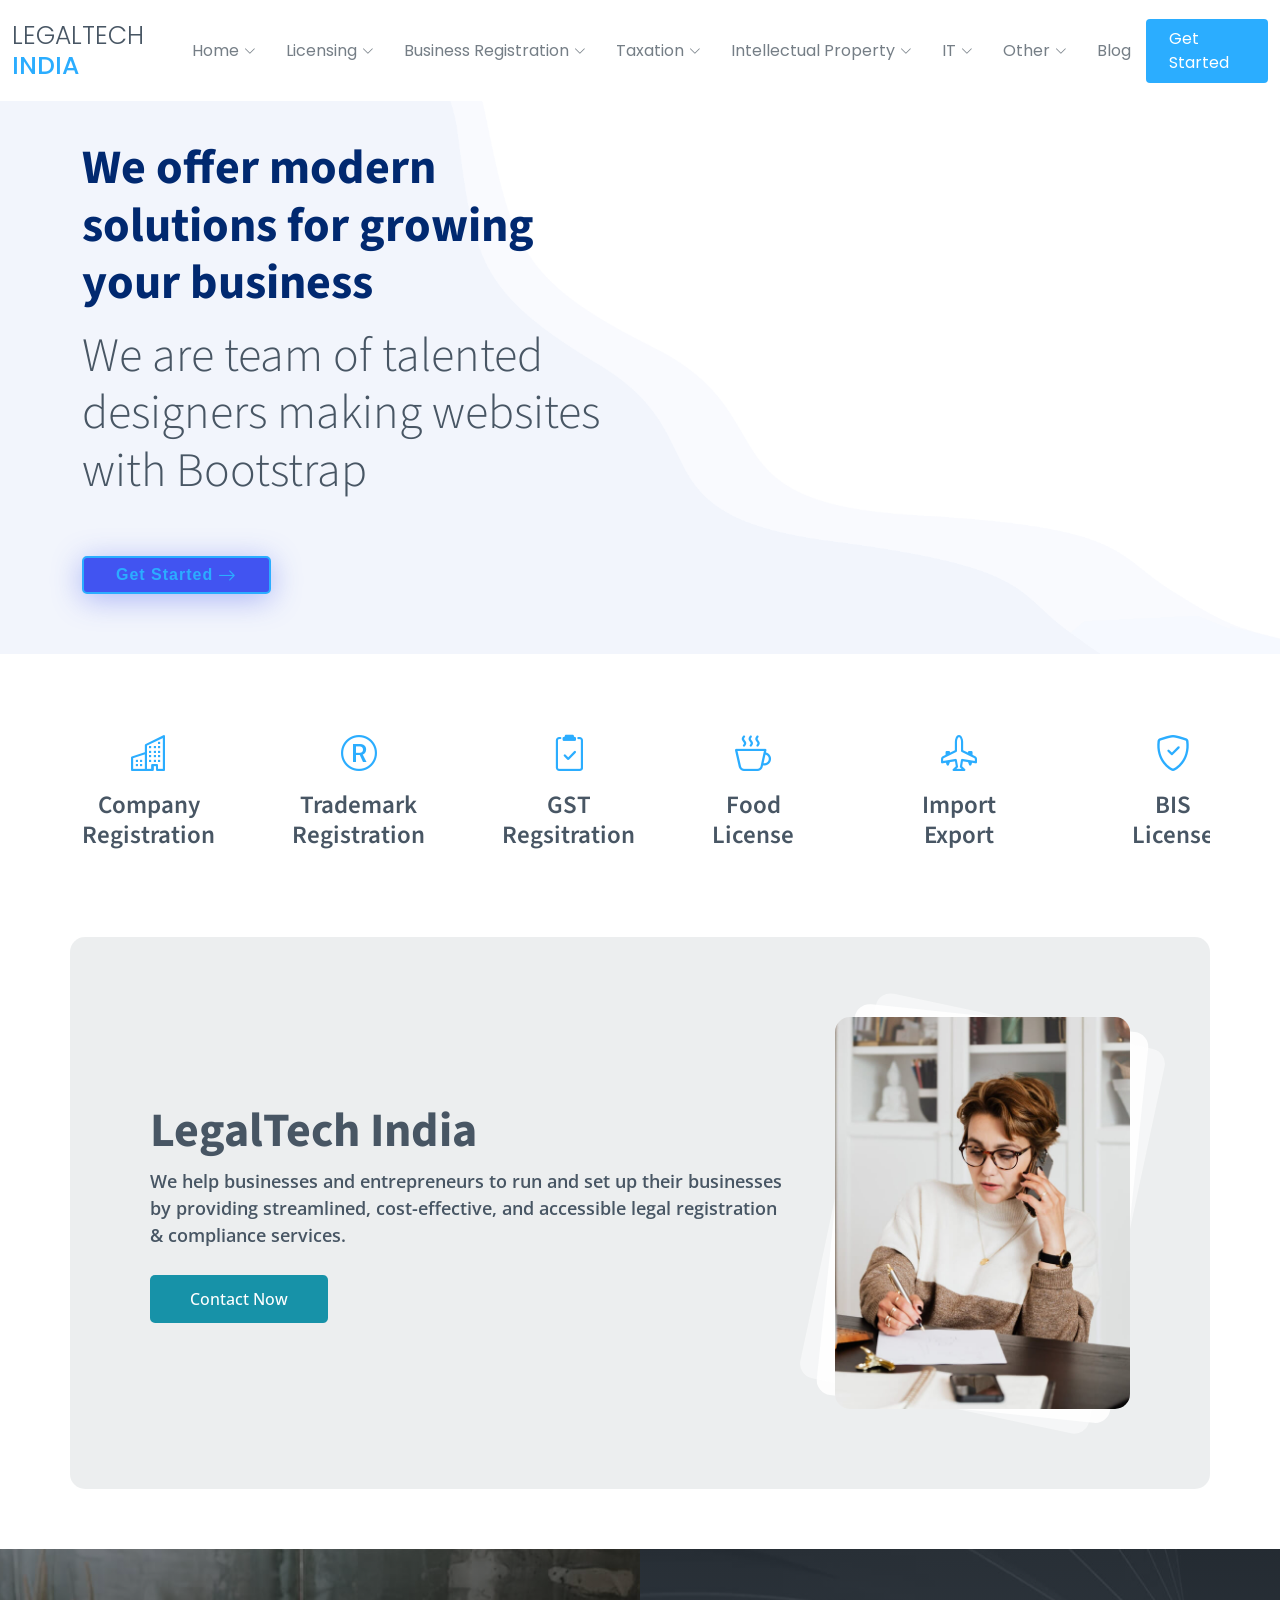
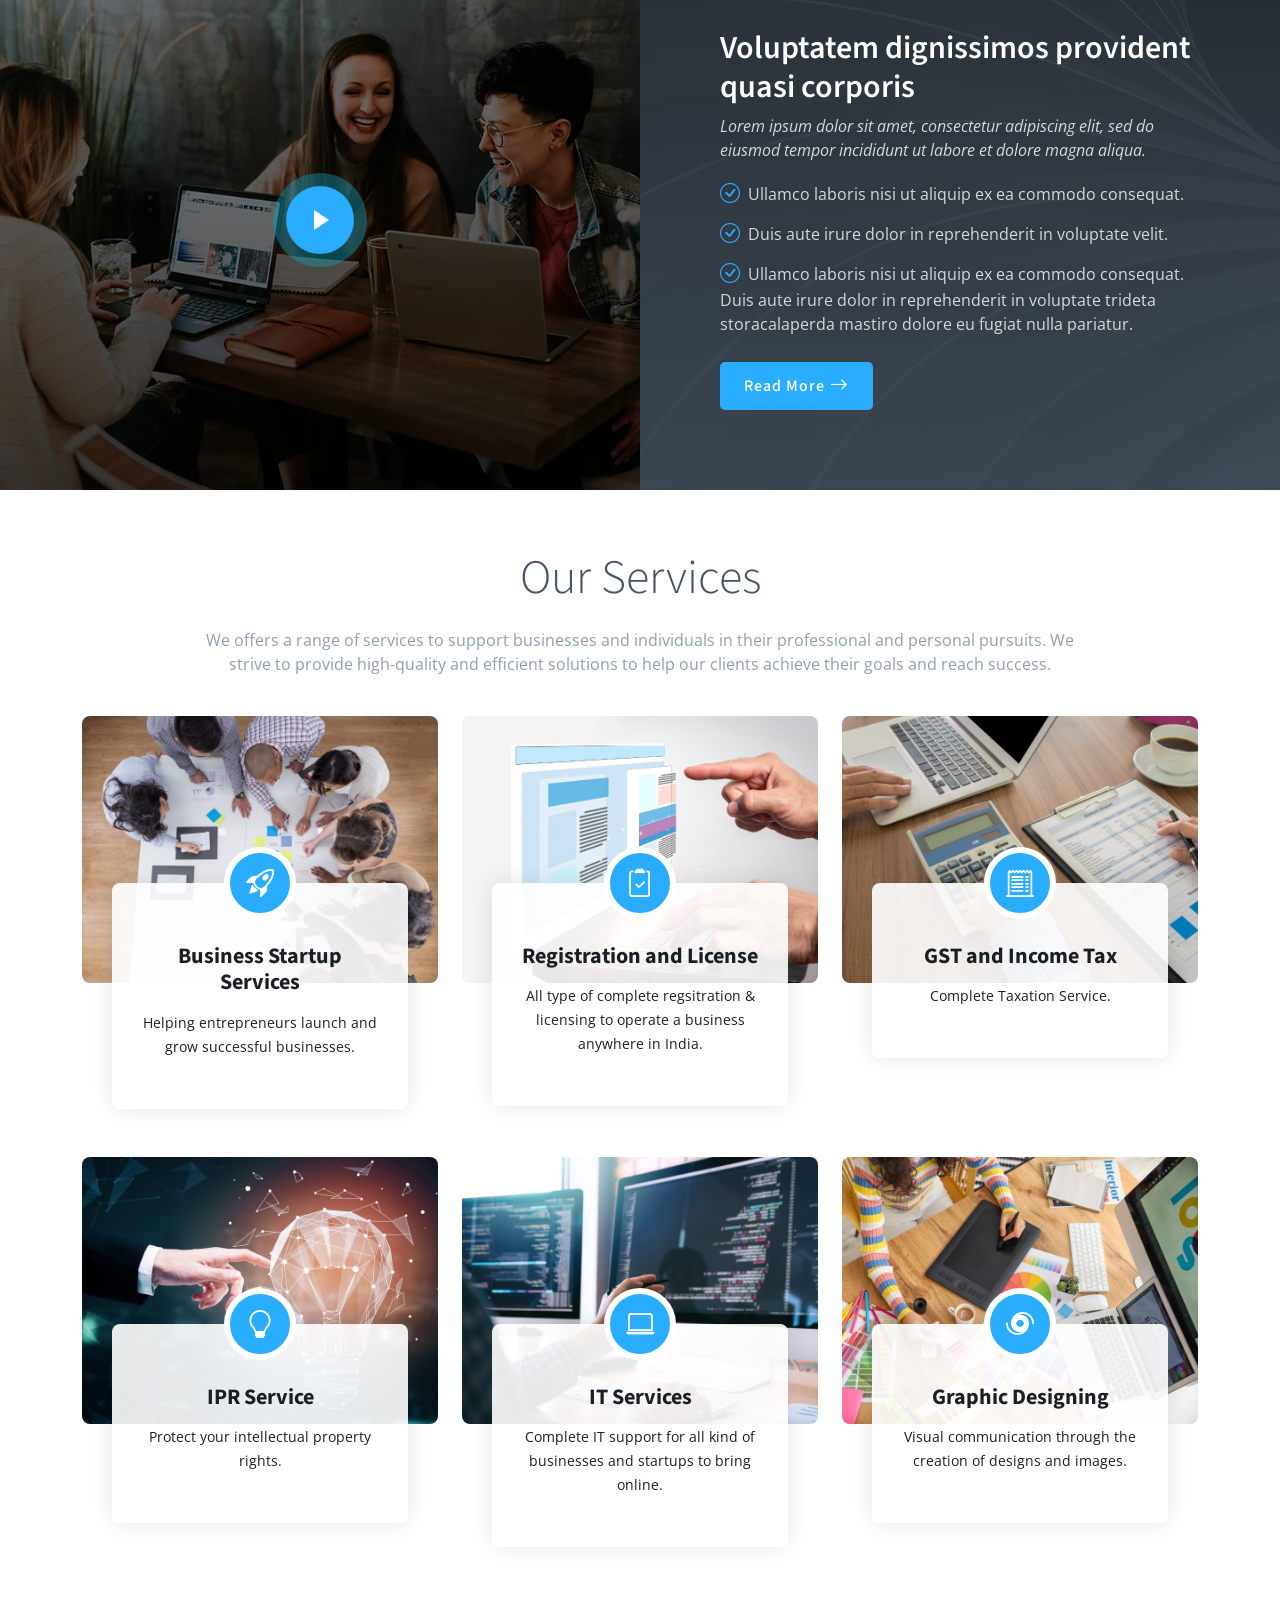
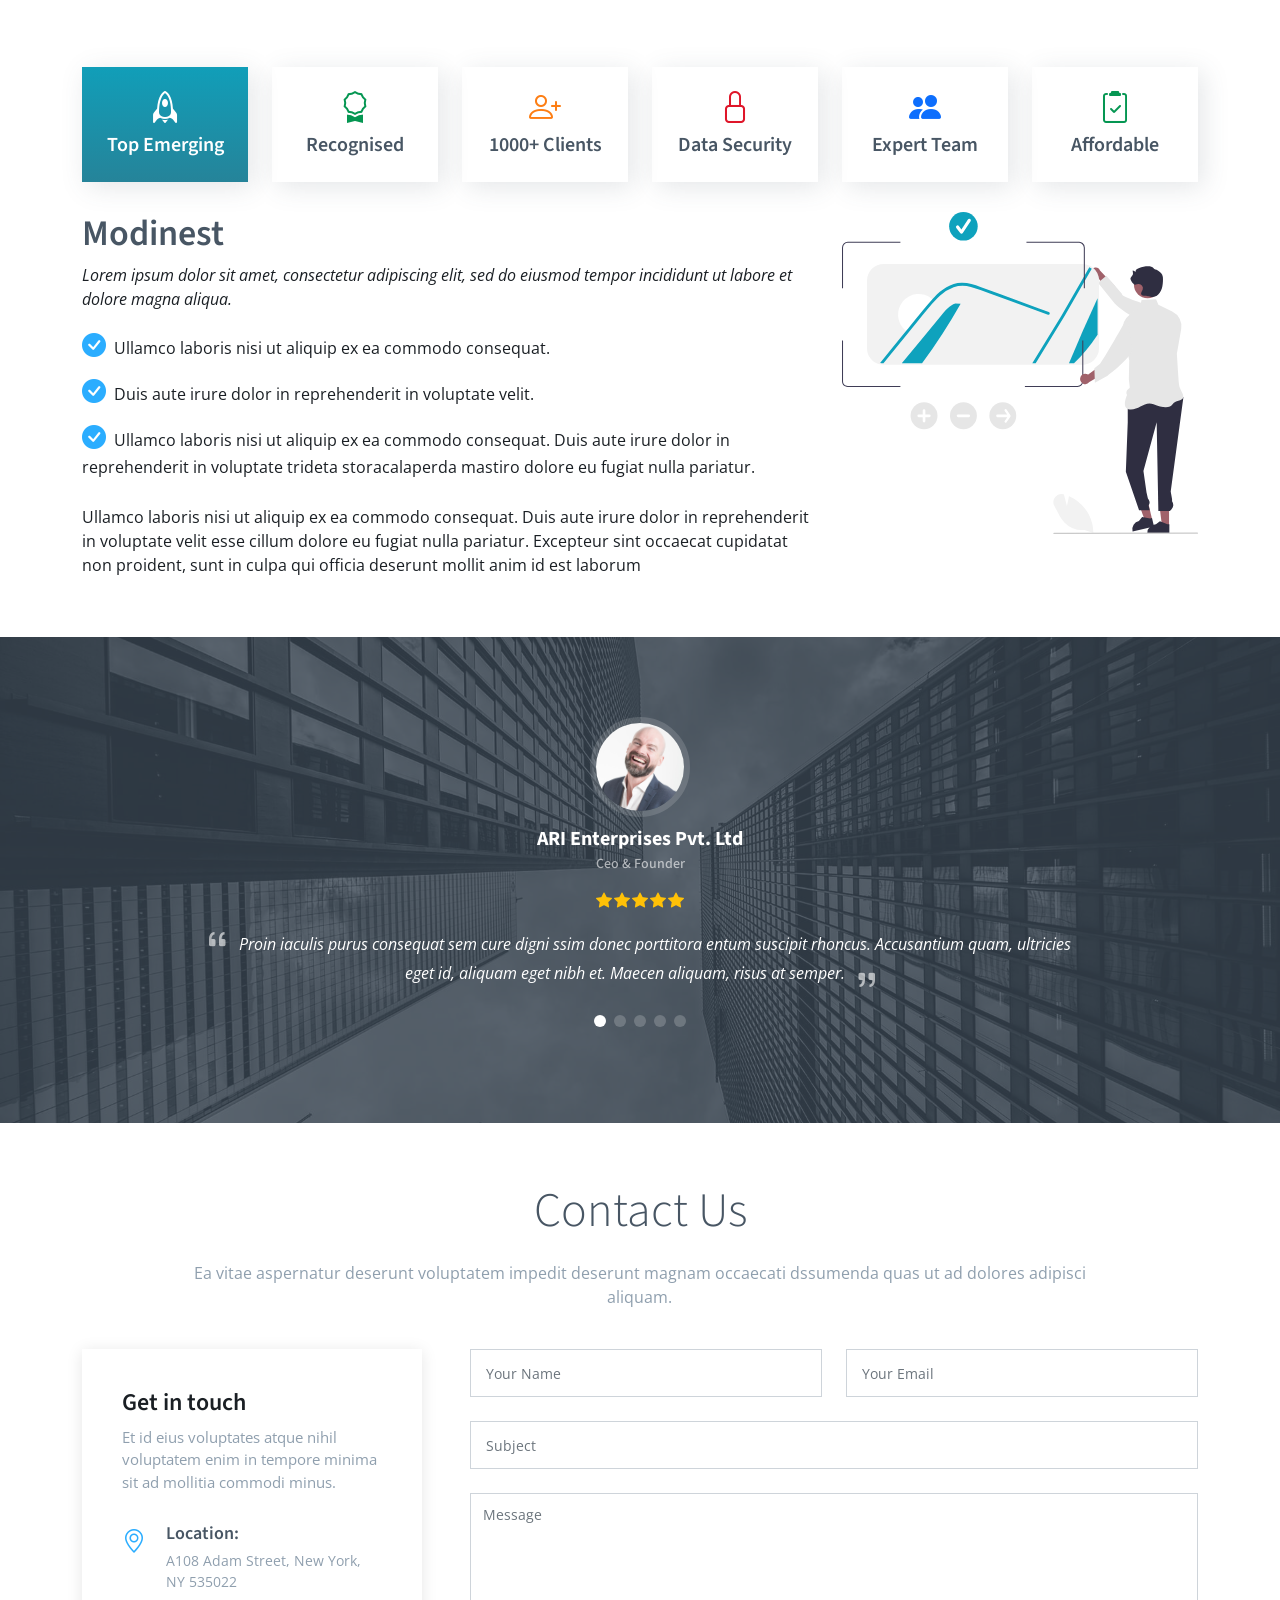
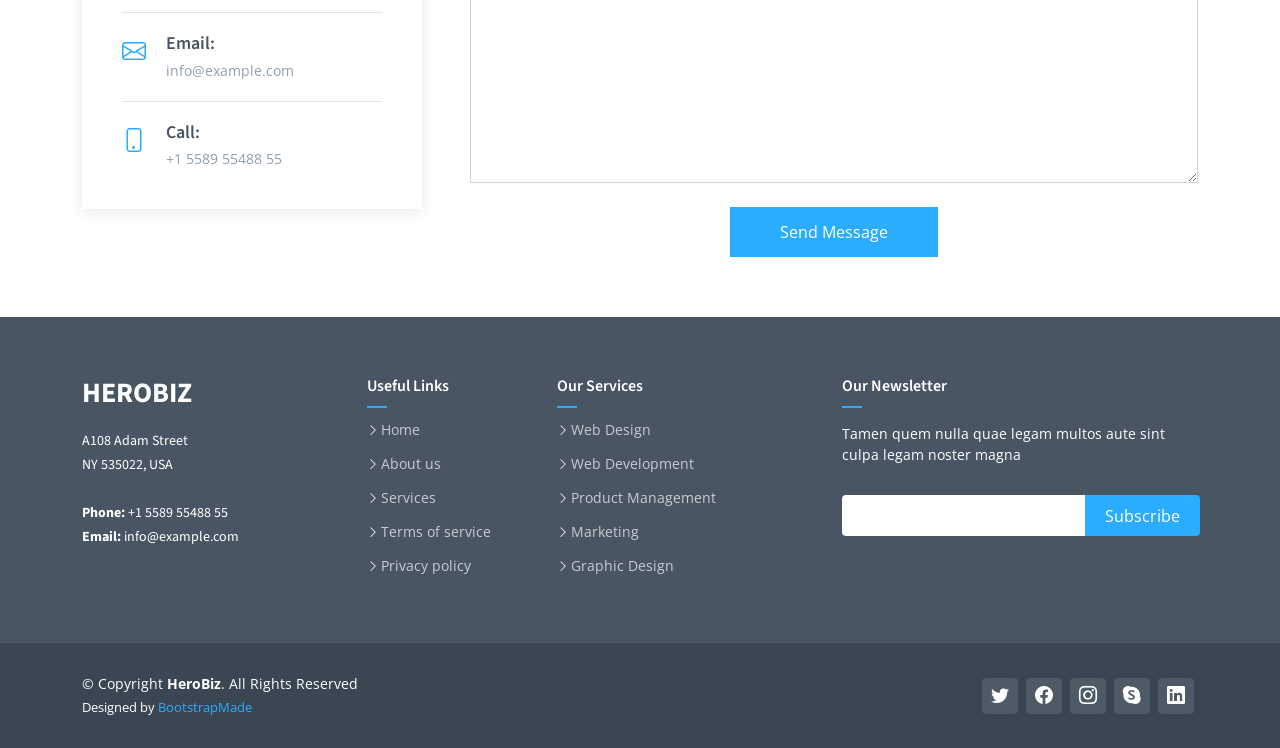
==== index.html @ 40115ff6 "first commit" ====
<!DOCTYPE html>
<html lang="en">

<head>
  <meta charset="utf-8">
  <meta content="width=device-width, initial-scale=1.0" name="viewport">

  <title>HeroBiz Bootstrap Template - Home 1</title>
  <meta content="" name="description">
  <meta content="" name="keywords">

  <!-- Favicons -->
  <link href="assets/img/favicon.png" rel="icon">
  <link href="assets/img/apple-touch-icon.png" rel="apple-touch-icon">

  <!-- Google Fonts -->
  <link rel="preconnect" href="https://fonts.googleapis.com">
  <link rel="preconnect" href="https://fonts.gstatic.com" crossorigin>
  <link href="https://fonts.googleapis.com/css2?family=Open+Sans:ital,wght@0,300;0,400;0,500;0,600;0,700;1,300;1,400;1,500;1,600;1,700&family=Poppins:ital,wght@0,300;0,400;0,500;0,600;0,700;1,300;1,400;1,500;1,600;1,700&family=Source+Sans+Pro:ital,wght@0,300;0,400;0,600;0,700;1,300;1,400;1,600;1,700&display=swap" rel="stylesheet">

  <!-- Vendor CSS Files -->
  <link href="assets/vendor/bootstrap/css/bootstrap.min.css" rel="stylesheet">
  <link href="assets/vendor/bootstrap-icons/bootstrap-icons.css" rel="stylesheet">
  <link href="assets/vendor/aos/aos.css" rel="stylesheet">
  <link href="assets/vendor/glightbox/css/glightbox.min.css" rel="stylesheet">
  <link href="assets/vendor/swiper/swiper-bundle.min.css" rel="stylesheet">

  <!-- Variables CSS Files. Uncomment your preferred color scheme -->
  <link href="assets/css/variables.css" rel="stylesheet">
  <!-- <link href="assets/css/variables-blue.css" rel="stylesheet"> -->
  <!-- <link href="assets/css/variables-green.css" rel="stylesheet"> -->
  <!-- <link href="assets/css/variables-orange.css" rel="stylesheet"> -->
  <!-- <link href="assets/css/variables-purple.css" rel="stylesheet"> -->
  <!-- <link href="assets/css/variables-red.css" rel="stylesheet"> -->
  <!-- <link href="assets/css/variables-pink.css" rel="stylesheet"> -->

  <!-- Template Main CSS File -->
  <link href="assets/css/main.css" rel="stylesheet">

  <!-- =======================================================
  * Template Name: HeroBiz - v2.4.0
  * Template URL: https://bootstrapmade.com/herobiz-bootstrap-business-template/
  * Author: BootstrapMade.com
  * License: https://bootstrapmade.com/license/
  ======================================================== -->
</head>

<body>

  <!-- ======= Header ======= -->
  <header id="header" class="header fixed-top" data-scrollto-offset="0">
    <div class="container-fluid d-flex align-items-center justify-content-between">

      <a href="index.html" class="logo d-flex align-items-center scrollto me-auto me-lg-0">
        <!-- Uncomment the line below if you also wish to use an image logo -->
        <!-- <img src="assets/img/logo.png" alt=""> -->
        <h1>LEGALTECH <span>INDIA</span></h1>
      </a>

      <nav id="navbar" class="navbar">
        <ul>

          <li class="dropdown"><a href="#"><span>Home</span> <i class="bi bi-chevron-down dropdown-indicator"></i></a>
            <ul>
              <li><a href="index.html" class="active">Home 1 - index.html</a></li>
              <li><a href="index-2.html">Home 2 - index-2.html</a></li>
              <li><a href="index-3.html">Home 3 - index-3.html</a></li>
              <li><a href="index-4.html">Home 4 - index-4.html</a></li>
            </ul>
          </li>
          <!-- Home
          Business Registration
          Intellectual Property
          Taxation
          Government Licence
          ROC
          Other Services 
        
        Home
Business Registration
Private Limited Company
Public Limited Company
NGO Registration
LLP Registration
Partnership Registration
One Person Company
Microfinance Company Registration-->
          
          <li class="dropdown megamenu"><a href="licencing.html"><span>Licensing</span> <i class="bi bi-chevron-down dropdown-indicator"></i></a>
            <ul>
              <li>
                <a href="food_licence.html">Food License</a>
                <a href="#">MSME Udyam Registration</a>
                <a href="#">BIS License</a>
              </li>
              <li>
                <a href="#">ISO Certification</a>
                <a href="#">Shop & Establishment License</a>
                <a href="#">Labour License</a>
              </li>
              <li>
                <a href="#">Startup India Registration</a>
                <a href="#">Digital Signature Certificate (DSC)</a>
                <a href="#">Private Security Agency (PSARA)</a>
              </li>
            </ul>
          </li>
          <li class="dropdown megamenu"><a href="#"><span>Business Registration</span> <i class="bi bi-chevron-down dropdown-indicator"></i></a>
            <ul>
              <li>
                <a href="#">Private Limited Company</a>
                <a href="#">Public Limited Company</a>
                <a href="#">Partnership Registration</a>
              </li>
              <li>
                <a href="#">NGO Registration</a>
                <a href="#">LLP Registration</a>
                <a href="#">One Person Company</a>
              </li>
              <li>
                <a href="#">Employee Provident Fund</a>
                <a href="#">Employee State Insurance</a>
                <a href="#"></a>
              </li>
            </ul>
          </li>
          <li class="dropdown megamenu"><a href="#"><span>Taxation</span> <i class="bi bi-chevron-down dropdown-indicator"></i></a>
            <ul>
              <li>
                <a href="#">GST Registraion</a>
                <a href="#">GST Returns</a>
                <a href="#">Income Tax Return</a>
              </li>
              <li>
                <a href="#">TDS</a>
                <a href="#">Professional Tax</a>
                <a href="#">Column 3 link 3</a>
              </li>
              <li>
                <a href="#">Column 3 link 1</a>
                <a href="#">Column 3 link 2</a>
                <a href="#">Column 3 link 3</a>
              </li>
              <li>
                <a href="#">Column 4 link 1</a>
                <a href="#">Column 4 link 2</a>
                <a href="#">Column 4 link 3</a>
              </li>
            </ul>
          </li>
          <li class="dropdown megamenu"><a href="#"><span>Intellectual Property</span> <i class="bi bi-chevron-down dropdown-indicator"></i></a>
            <ul>
              <li>
                <a href="#">Trademark Registration</a>
                <a href="#">Trademark Search</a>
                <a href="#">Trademark Opposition</a>
              </li>
              <li>
                <a href="#">Trademark Renewal</a>
                <a href="#">Trademark Portfolio Management</a>
                <a href="#">Provisional Patent</a>
              </li>
              <li>
                <a href="#">Permanent Patent</a>
                <a href="#">Design Registration</a>
                <a href="#"></a>
              </li>
            </ul>
          </li>
          <li class="dropdown megamenu"><a href="#"><span>IT</span> <i class="bi bi-chevron-down dropdown-indicator"></i></a>
            <ul>
              <li>
                <a href="#">Website Development</a>
                <a href="#">Mobile App Development</a>
                <a href="#">Digital Marketing</a>
              </li>
              <li>
                <a href="#">Graphic Designing</a>
                <a href="#"></a>
                <a href="#"></a>
              </li>
              <li>
                <a href="#"></a>
                <a href="#"></a>
                <a href="#"></a>
              </li>
            </ul>
          </li>
          <li class="dropdown megamenu"><a href="#"><span>Other</span> <i class="bi bi-chevron-down dropdown-indicator"></i></a>
            <ul>
              <li>
                <a href="#">Legal Notice</a>
                <a href="#">Leave & License Agreement</a>
                <a href="#">Lease Agreement</a>
              </li>
              <li>
                <a href="#">Sale Deed</a>
                <a href="#">Gift Deed</a>
                <a href="#">Power of Attorney</a>
              </li>
              <li>
                <a href="#"></a>
                <a href="#"></a>
                <a href="#"></a>
              </li>
            </ul>
          </li>
          <li><a href="blog.html">Blog</a></li>
        </ul>
        <i class="bi bi-list mobile-nav-toggle d-none"></i>
      </nav><!-- .navbar -->

      <a class="btn-getstarted scrollto" href="index.html#about">Get Started</a>

    </div>
  </header><!-- End Header -->

  <!-- ======= Hero Section ======= -->
  <section id="hero" class="hero d-flex align-items-center">

    <div class="container">
      <div class="row">
        <div class="col-lg-6 d-flex flex-column justify-content-center">
          <h1 data-aos="fade-up">We offer modern solutions for growing your business</h1>
          <h2 data-aos="fade-up" data-aos-delay="400">We are team of talented designers making websites with Bootstrap</h2>
          <div data-aos="fade-up" data-aos-delay="600">
            <div class="text-center text-lg-start">
              <a href="#about" class="btn-get-started scrollto d-inline-flex align-items-center justify-content-center align-self-center">
                <span>Get Started</span>
                <i class="bi bi-arrow-right"></i>
              </a>
            </div>
          </div>
        </div>
        <div class="col-lg-6 hero-img" data-aos="zoom-out" data-aos-delay="200">
          <img src="assets/img/hero-img.png" class="img-fluid" alt="">
        </div>
      </div>
    </div>

  </section><!-- End Hero -->

  <main id="main">

    <!-- ======= Featured Services Section ======= -->
    <section id="featured-services" class="featured-services">
      <div class="container">

        <div class="row gy-4">
          <div class="clients-slider swiper">
            <div class="swiper-wrapper align-items-center">
              <div class="swiper-slide">
                <div class="col-xl-3 col-md-6 d-flex" data-aos="zoom-out">
                  <div class="service-item position-relative">
                    <div class="icon"><i class="bi bi-buildings icon"></i></div>
                    <h4><a href="" class="stretched-link">Company Registration</a></h4>
                  </div>
                </div><!-- End Service Item -->
              </div>

              <div class="swiper-slide">
                <div class="col-xl-3 col-md-6 d-flex" data-aos="zoom-out" data-aos-delay="200">
                  <div class="service-item position-relative">
                    <div class="icon"><i class="bi bi-r-circle icon"></i></div>
                    <h4><a href="" class="stretched-link">Trademark Registration</a></h4>
                  </div>
                </div><!-- End Service Item -->
              </div>

              <div class="swiper-slide">
                <div class="col-xl-3 col-md-6 d-flex" data-aos="zoom-out" data-aos-delay="400">
                  <div class="service-item position-relative">
                    <div class="icon"><i class="bi bi-clipboard2-check icon"></i></div>
                    <h4><a href="" class="stretched-link">GST Regsitration</a></h4>
                  </div>
                </div><!-- End Service Item -->
              </div>

              <div class="swiper-slide" >
                <div class="col-xl-3 col-md-6 d-flex" data-aos="zoom-out" data-aos-delay="600">
                  <div class="service-item position-relative">
                    <div class="icon"><i class="bi bi-cup-hot icon"></i></div>
                    <h4><a href="" class="stretched-link">Food License</a></h4>
                  </div>
                </div><!-- End Service Item -->
              </div>

              <div class="swiper-slide">
                <div class="col-xl-3 col-md-6 d-flex" data-aos="zoom-out">
                  <div class="service-item position-relative">
                    <div class="icon"><i class="bi bi-airplane-engines icon"></i></div>
                    <h4><a href="" class="stretched-link">Import Export</a></h4>
                  </div>
                </div><!-- End Service Item -->
              </div>

              <div class="swiper-slide">
                <div class="col-xl-3 col-md-6 d-flex" data-aos="zoom-out" data-aos-delay="200">
                  <div class="service-item position-relative">
                    <div class="icon"><i class="bi bi-shield-check"></i></div>
                    <h4><a href="" class="stretched-link">BIS License </a></h4>
                  </div>
                </div><!-- End Service Item -->
              </div>

              <div class="swiper-slide">
                <div class="col-xl-3 col-md-6 d-flex" data-aos="zoom-out" data-aos-delay="400">
                  <div class="service-item position-relative">
                    <div class="icon"><i class="bi bi-shop-window icon"></i></div>
                    <h4><a href="" class="stretched-link">MSME Registration</a></h4>
                  </div>
                </div><!-- End Service Item -->
              </div>

                <div class="swiper-slide">
                  <div class="col-xl-3 col-md-6 d-flex" data-aos="zoom-out" data-aos-delay="600">
                    <div class="service-item position-relative">
                      <div class="icon"><i class="bi bi-globe icon"></i></div>
                      <h4><a href="" class="stretched-link">Website Development</a></h4>
                    </div>
                  </div><!-- End Service Item -->
                </div>
              </div>
            </div>
          </div>

        </div>

      </div>
    </section><!-- End Featured Services Section -->

    <!-- ======= Call To Action Section ======= -->
    <section id="cta" class="cta">
      <div class="container" data-aos="zoom-out">

        <div class="row g-5">

          <div class="col-lg-8 col-md-6 content d-flex flex-column justify-content-center order-last order-md-first">
            <h3>LegalTech India<em></em> </h3>
            <p>We help businesses and entrepreneurs to run and set up their businesses by providing streamlined, cost-effective, and accessible legal registration & compliance services. 
            </p>
            <a class="cta-btn align-self-start" href="#">Contact Now</a>
          </div>

          <div class="col-lg-4 col-md-6 order-first order-md-last d-flex align-items-center">
            <div class="img">
              <img src="assets/img/cta.jpg" alt="" class="img-fluid">
            </div>
          </div>

        </div>

      </div>
    </section><!-- End Call To Action Section -->

    <!-- ======= On Focus Section ======= -->
    <section id="onfocus" class="onfocus">
      <div class="container-fluid p-0" data-aos="fade-up">

        <div class="row g-0">
          <div class="col-lg-6 video-play position-relative">
            <a href="https://www.youtube.com/watch?v=LXb3EKWsInQ" class="glightbox play-btn"></a>
          </div>
          <div class="col-lg-6">
            <div class="content d-flex flex-column justify-content-center h-100">
              <h3>Voluptatem dignissimos provident quasi corporis</h3>
              <p class="fst-italic">
                Lorem ipsum dolor sit amet, consectetur adipiscing elit, sed do eiusmod tempor incididunt ut labore et dolore
                magna aliqua.
              </p>
              <ul>
                <li><i class="bi bi-check-circle"></i> Ullamco laboris nisi ut aliquip ex ea commodo consequat.</li>
                <li><i class="bi bi-check-circle"></i> Duis aute irure dolor in reprehenderit in voluptate velit.</li>
                <li><i class="bi bi-check-circle"></i> Ullamco laboris nisi ut aliquip ex ea commodo consequat. Duis aute irure dolor in reprehenderit in voluptate trideta storacalaperda mastiro dolore eu fugiat nulla pariatur.</li>
              </ul>
              <a href="#" class="read-more align-self-start"><span>Read More</span><i class="bi bi-arrow-right"></i></a>
            </div>
          </div>
        </div>

      </div>
    </section><!-- End On Focus Section -->

    <!-- ======= Services Section ======= -->
    <section id="services" class="services">
      <div class="container" data-aos="fade-up">

        <div class="section-header">
          <h2>Our Services</h2>
          <p>We offers a range of services to support businesses and individuals in their professional and personal pursuits. We strive to provide high-quality and efficient solutions to help our clients achieve their goals and reach success.</p>
        </div>

        <div class="row gy-5">

          <!-- Business Startup Services
          Registration and License
          GST and Income Tax
          IT Services
          Designing
          IPR Service -->
          
          <div class="col-xl-4 col-md-6" data-aos="zoom-in" data-aos-delay="200">
            <div class="service-item">
              <div class="img">
                <img src="assets/img/services-1.jpg" class="img-fluid" alt="">
              </div>
              <div class="details position-relative">
                <div class="icon">
                  <i class="bi bi-rocket-takeoff"></i>
                </div>
                <a href="business-startup.html" class="stretched-link">
                  <h3>Business Startup Services</h3>
                </a>
                <p>Helping entrepreneurs launch and grow successful businesses.</p>
              </div>
            </div>
          </div><!-- End Service Item -->

          <div class="col-xl-4 col-md-6" data-aos="zoom-in" data-aos-delay="300">
            <div class="service-item">
              <div class="img">
                <img src="assets/img/services-2.jpg" class="img-fluid" alt="">
              </div>
              <div class="details position-relative">
                <div class="icon">
                  <i class="bi bi-clipboard2-check"></i>
                </div>
                <a href="registraion.html" class="stretched-link">
                  <h3>Registration and License</h3>
                </a>
                <p>All type of complete regsitration & licensing to operate a business anywhere in India.</p>
              </div>
            </div>
          </div><!-- End Service Item -->

          <div class="col-xl-4 col-md-6" data-aos="zoom-in" data-aos-delay="400">
            <div class="service-item">
              <div class="img">
                <img src="assets/img/services-3.jpg" class="img-fluid" alt="">
              </div>
              <div class="details position-relative">
                <div class="icon">
                  <i class="bi bi-receipt-cutoff"></i>
                </div>
                <a href="gst-tax.html" class="stretched-link">
                  <h3>GST and Income Tax</h3>
                </a>
                <p>Complete Taxation Service.</p>
              </div>
            </div>
          </div><!-- End Service Item -->

          <div class="col-xl-4 col-md-6" data-aos="zoom-in" data-aos-delay="700">
            <div class="service-item">
              <div class="img">
                <img src="assets/img/services-6.jpg" class="img-fluid" alt="">
              </div>
              <div class="details position-relative">
                <div class="icon">
                  <i class="bi bi-lightbulb"></i>
                </div>
                <a href="ipr.html" class="stretched-link">
                  <h3>IPR Service</h3>
                </a>
                <p>Protect your intellectual property rights.</p>
              </div>
            </div>
          </div><!-- End Service Item -->

          <div class="col-xl-4 col-md-6" data-aos="zoom-in" data-aos-delay="500">
            <div class="service-item">
              <div class="img">
                <img src="assets/img/services-4.jpg" class="img-fluid" alt="">
              </div>
              <div class="details position-relative">
                <div class="icon">
                  <i class="bi bi-laptop"></i>
                </div>
                <a href="it.html" class="stretched-link">
                  <h3>IT Services</h3>
                </a>
                <p>Complete IT support for all kind of businesses and startups to bring online.</p>
              </div>
            </div>
          </div><!-- End Service Item -->

          <div class="col-xl-4 col-md-6" data-aos="zoom-in" data-aos-delay="600">
            <div class="service-item">
              <div class="img">
                <img src="assets/img/services-5.jpg" class="img-fluid" alt="">
              </div>
              <div class="details position-relative">
                <div class="icon">
                  <i class="bi bi-hurricane"></i>
                </div>
                <a href="graphic.html" class="stretched-link">
                  <h3>Graphic Designing</h3>
                </a>
                <p>Visual communication through the creation of designs and images.</p>
              </div>
            </div>
          </div><!-- End Service Item -->

        </div>

      </div>
    </section><!-- End Services Section -->

    <!-- ======= Features Section ======= -->
    <section id="features" class="features">
      <div class="container" data-aos="fade-up">

        <ul class="nav nav-tabs row gy-4 d-flex">

          <li class="nav-item col-6 col-md-4 col-lg-2">
            <a class="nav-link active show" data-bs-toggle="tab" data-bs-target="#tab-1">
              <i class="bi bi-rocket color-black"></i>
              <h4>Top Emerging</h4>
            </a>
          </li><!-- End Tab 1 Nav -->

          <li class="nav-item col-6 col-md-4 col-lg-2">
            <a class="nav-link" data-bs-toggle="tab" data-bs-target="#tab-2">
              <i class="bi bi-award color-green"></i>
              <h4>Recognised</h4>
            </a>
          </li><!-- End Tab 2 Nav -->

          <li class="nav-item col-6 col-md-4 col-lg-2">
            <a class="nav-link" data-bs-toggle="tab" data-bs-target="#tab-3">
              <i class="bi bi-person-plus color-orange"></i>
              <h4>1000+ Clients</h4>
            </a>
          </li><!-- End Tab 3 Nav -->

          <li class="nav-item col-6 col-md-4 col-lg-2">
            <a class="nav-link" data-bs-toggle="tab" data-bs-target="#tab-4">
              <i class="bi bi-lock color-red"></i>
              <h4>Data Security</h4>
            </a>
          </li><!-- End Tab 4 Nav -->

          <li class="nav-item col-6 col-md-4 col-lg-2">
            <a class="nav-link" data-bs-toggle="tab" data-bs-target="#tab-5">
              <i class="bi bi-people-fill color-blue"></i>
              <h4>Expert Team</h4>
            </a>
          </li><!-- End Tab 5 Nav -->

          <li class="nav-item col-6 col-md-4 col-lg-2">
            <a class="nav-link" data-bs-toggle="tab" data-bs-target="#tab-6">
              <i class="bi bi-clipboard2-check color-green light"></i>
              <h4>Affordable</h4>
            </a>
          </li><!-- End Tab 6 Nav -->

        </ul>

        <div class="tab-content">

          <div class="tab-pane active show" id="tab-1">
            <div class="row gy-4">
              <div class="col-lg-8 order-2 order-lg-1" data-aos="fade-up" data-aos-delay="100">
                <h3>Modinest</h3>
                <p class="fst-italic">
                  Lorem ipsum dolor sit amet, consectetur adipiscing elit, sed do eiusmod tempor incididunt ut labore et dolore
                  magna aliqua.
                </p>
                <ul>
                  <li><i class="bi bi-check-circle-fill"></i> Ullamco laboris nisi ut aliquip ex ea commodo consequat.</li>
                  <li><i class="bi bi-check-circle-fill"></i> Duis aute irure dolor in reprehenderit in voluptate velit.</li>
                  <li><i class="bi bi-check-circle-fill"></i> Ullamco laboris nisi ut aliquip ex ea commodo consequat. Duis aute irure dolor in reprehenderit in voluptate trideta storacalaperda mastiro dolore eu fugiat nulla pariatur.</li>
                </ul>
                <p>
                  Ullamco laboris nisi ut aliquip ex ea commodo consequat. Duis aute irure dolor in reprehenderit in voluptate
                  velit esse cillum dolore eu fugiat nulla pariatur. Excepteur sint occaecat cupidatat non proident, sunt in
                  culpa qui officia deserunt mollit anim id est laborum
                </p>
              </div>
              <div class="col-lg-4 order-1 order-lg-2 text-center" data-aos="fade-up" data-aos-delay="200">
                <img src="assets/img/features-1.svg" alt="" class="img-fluid">
              </div>
            </div>
          </div><!-- End Tab Content 1 -->

          <div class="tab-pane" id="tab-2">
            <div class="row gy-4">
              <div class="col-lg-8 order-2 order-lg-1">
                <h3>Undaesenti</h3>
                <p>
                  Ullamco laboris nisi ut aliquip ex ea commodo consequat. Duis aute irure dolor in reprehenderit in voluptate
                  velit esse cillum dolore eu fugiat nulla pariatur. Excepteur sint occaecat cupidatat non proident, sunt in
                  culpa qui officia deserunt mollit anim id est laborum
                </p>
                <p class="fst-italic">
                  Lorem ipsum dolor sit amet, consectetur adipiscing elit, sed do eiusmod tempor incididunt ut labore et dolore
                  magna aliqua.
                </p>
                <ul>
                  <li><i class="bi bi-check-circle-fill"></i> Ullamco laboris nisi ut aliquip ex ea commodo consequat.</li>
                  <li><i class="bi bi-check-circle-fill"></i> Duis aute irure dolor in reprehenderit in voluptate velit.</li>
                  <li><i class="bi bi-check-circle-fill"></i> Provident mollitia neque rerum asperiores dolores quos qui a. Ipsum neque dolor voluptate nisi sed.</li>
                  <li><i class="bi bi-check-circle-fill"></i> Ullamco laboris nisi ut aliquip ex ea commodo consequat. Duis aute irure dolor in reprehenderit in voluptate trideta storacalaperda mastiro dolore eu fugiat nulla pariatur.</li>
                </ul>
              </div>
              <div class="col-lg-4 order-1 order-lg-2 text-center">
                <img src="assets/img/features-2.svg" alt="" class="img-fluid">
              </div>
            </div>
          </div><!-- End Tab Content 2 -->

          <div class="tab-pane" id="tab-3">
            <div class="row gy-4">
              <div class="col-lg-8 order-2 order-lg-1">
                <h3>Pariatur</h3>
                <p>
                  Ullamco laboris nisi ut aliquip ex ea commodo consequat. Duis aute irure dolor in reprehenderit in voluptate
                  velit esse cillum dolore eu fugiat nulla pariatur. Excepteur sint occaecat cupidatat non proident, sunt in
                  culpa qui officia deserunt mollit anim id est laborum
                </p>
                <ul>
                  <li><i class="bi bi-check-circle-fill"></i> Ullamco laboris nisi ut aliquip ex ea commodo consequat.</li>
                  <li><i class="bi bi-check-circle-fill"></i> Duis aute irure dolor in reprehenderit in voluptate velit.</li>
                  <li><i class="bi bi-check-circle-fill"></i> Provident mollitia neque rerum asperiores dolores quos qui a. Ipsum neque dolor voluptate nisi sed.</li>
                </ul>
                <p class="fst-italic">
                  Lorem ipsum dolor sit amet, consectetur adipiscing elit, sed do eiusmod tempor incididunt ut labore et dolore
                  magna aliqua.
                </p>
              </div>
              <div class="col-lg-4 order-1 order-lg-2 text-center">
                <img src="assets/img/features-3.svg" alt="" class="img-fluid">
              </div>
            </div>
          </div><!-- End Tab Content 3 -->

          <div class="tab-pane" id="tab-4">
            <div class="row gy-4">
              <div class="col-lg-8 order-2 order-lg-1">
                <h3>Nostrum</h3>
                <p>
                  Ullamco laboris nisi ut aliquip ex ea commodo consequat. Duis aute irure dolor in reprehenderit in voluptate
                  velit esse cillum dolore eu fugiat nulla pariatur. Excepteur sint occaecat cupidatat non proident, sunt in
                  culpa qui officia deserunt mollit anim id est laborum
                </p>
                <p class="fst-italic">
                  Lorem ipsum dolor sit amet, consectetur adipiscing elit, sed do eiusmod tempor incididunt ut labore et dolore
                  magna aliqua.
                </p>
                <ul>
                  <li><i class="bi bi-check-circle-fill"></i> Ullamco laboris nisi ut aliquip ex ea commodo consequat.</li>
                  <li><i class="bi bi-check-circle-fill"></i> Duis aute irure dolor in reprehenderit in voluptate velit.</li>
                  <li><i class="bi bi-check-circle-fill"></i> Ullamco laboris nisi ut aliquip ex ea commodo consequat. Duis aute irure dolor in reprehenderit in voluptate trideta storacalaperda mastiro dolore eu fugiat nulla pariatur.</li>
                </ul>
              </div>
              <div class="col-lg-4 order-1 order-lg-2 text-center">
                <img src="assets/img/features-4.svg" alt="" class="img-fluid">
              </div>
            </div>
          </div><!-- End Tab Content 4 -->

          <div class="tab-pane" id="tab-5">
            <div class="row gy-4">
              <div class="col-lg-8 order-2 order-lg-1">
                <h3>Adipiscing</h3>
                <p>
                  Ullamco laboris nisi ut aliquip ex ea commodo consequat. Duis aute irure dolor in reprehenderit in voluptate
                  velit esse cillum dolore eu fugiat nulla pariatur. Excepteur sint occaecat cupidatat non proident, sunt in
                  culpa qui officia deserunt mollit anim id est laborum
                </p>
                <p class="fst-italic">
                  Lorem ipsum dolor sit amet, consectetur adipiscing elit, sed do eiusmod tempor incididunt ut labore et dolore
                  magna aliqua.
                </p>
                <ul>
                  <li><i class="bi bi-check-circle-fill"></i> Ullamco laboris nisi ut aliquip ex ea commodo consequat.</li>
                  <li><i class="bi bi-check-circle-fill"></i> Duis aute irure dolor in reprehenderit in voluptate velit.</li>
                  <li><i class="bi bi-check-circle-fill"></i> Ullamco laboris nisi ut aliquip ex ea commodo consequat. Duis aute irure dolor in reprehenderit in voluptate trideta storacalaperda mastiro dolore eu fugiat nulla pariatur.</li>
                </ul>
              </div>
              <div class="col-lg-4 order-1 order-lg-2 text-center">
                <img src="assets/img/features-5.svg" alt="" class="img-fluid">
              </div>
            </div>
          </div><!-- End Tab Content 5 -->

          <div class="tab-pane" id="tab-6">
            <div class="row gy-4">
              <div class="col-lg-8 order-2 order-lg-1">
                <h3>Reprehit</h3>
                <p>
                  Ullamco laboris nisi ut aliquip ex ea commodo consequat. Duis aute irure dolor in reprehenderit in voluptate
                  velit esse cillum dolore eu fugiat nulla pariatur. Excepteur sint occaecat cupidatat non proident, sunt in
                  culpa qui officia deserunt mollit anim id est laborum
                </p>
                <p class="fst-italic">
                  Lorem ipsum dolor sit amet, consectetur adipiscing elit, sed do eiusmod tempor incididunt ut labore et dolore
                  magna aliqua.
                </p>
                <ul>
                  <li><i class="bi bi-check-circle-fill"></i> Ullamco laboris nisi ut aliquip ex ea commodo consequat.</li>
                  <li><i class="bi bi-check-circle-fill"></i> Duis aute irure dolor in reprehenderit in voluptate velit.</li>
                  <li><i class="bi bi-check-circle-fill"></i> Ullamco laboris nisi ut aliquip ex ea commodo consequat. Duis aute irure dolor in reprehenderit in voluptate trideta storacalaperda mastiro dolore eu fugiat nulla pariatur.</li>
                </ul>
              </div>
              <div class="col-lg-4 order-1 order-lg-2 text-center">
                <img src="assets/img/features-6.svg" alt="" class="img-fluid">
              </div>
            </div>
          </div><!-- End Tab Content 6 -->

        </div>

      </div>
    </section><!-- End Features Section -->

    <!-- ======= Testimonials Section ======= -->
    <section id="testimonials" class="testimonials">
      <div class="container" data-aos="fade-up">

        <div class="testimonials-slider swiper">
          <div class="swiper-wrapper">

            <div class="swiper-slide">
              <div class="testimonial-item">
                <img src="assets/img/testimonials/testimonials-1.jpg" class="testimonial-img" alt="">
                <h3>ARI Enterprises Pvt. Ltd</h3>
                <h4>Ceo &amp; Founder</h4>
                <div class="stars">
                  <i class="bi bi-star-fill"></i><i class="bi bi-star-fill"></i><i class="bi bi-star-fill"></i><i class="bi bi-star-fill"></i><i class="bi bi-star-fill"></i>
                </div>
                <p>
                  <i class="bi bi-quote quote-icon-left"></i>
                  Proin iaculis purus consequat sem cure digni ssim donec porttitora entum suscipit rhoncus. Accusantium quam, ultricies eget id, aliquam eget nibh et. Maecen aliquam, risus at semper.
                  <i class="bi bi-quote quote-icon-right"></i>
                </p>
              </div>
            </div><!-- End testimonial item -->

            <div class="swiper-slide">
              <div class="testimonial-item">
                <img src="assets/img/testimonials/testimonials-2.jpg" class="testimonial-img" alt="">
                <h3>Mr.Sudhir Sawant</h3>
                <h4>Enterpreneur</h4>
                <div class="stars">
                  <i class="bi bi-star-fill"></i><i class="bi bi-star-fill"></i><i class="bi bi-star-fill"></i><i class="bi bi-star-fill"></i><i class="bi bi-star-fill"></i>
                </div>
                <p>
                  <i class="bi bi-quote quote-icon-left"></i>
                  Problem Solving efficient continously in touch.
                  <i class="bi bi-quote quote-icon-right"></i>
                </p>
              </div>
            </div><!-- End testimonial item -->

            <div class="swiper-slide">
              <div class="testimonial-item">
                <img src="assets/img/testimonials/testimonials-3.jpg" class="testimonial-img" alt="">
                <h3>Dr.Subhash Khoja</h3>
                <h4>Store Owner</h4>
                <div class="stars">
                  <i class="bi bi-star-fill"></i><i class="bi bi-star-fill"></i><i class="bi bi-star-fill"></i><i class="bi bi-star-fill"></i><i class="bi bi-star-fill"></i>
                </div>
                <p>
                  <i class="bi bi-quote quote-icon-left"></i>
                  Genuine service provider with utmost care, very professional experience.
                  <i class="bi bi-quote quote-icon-right"></i>
                </p>
              </div>
            </div><!-- End testimonial item -->

            <div class="swiper-slide">
              <div class="testimonial-item">
                <img src="assets/img/testimonials/testimonials-4.jpg" class="testimonial-img" alt="">
                <h3>Mr.Fuaz Mithani</h3>
                <h4>Freelancer</h4>
                <div class="stars">
                  <i class="bi bi-star-fill"></i><i class="bi bi-star-fill"></i><i class="bi bi-star-fill"></i><i class="bi bi-star-fill"></i><i class="bi bi-star-fill"></i>
                </div>
                <p>
                  <i class="bi bi-quote quote-icon-left"></i>
                  Very professional and positive approach by LegalTech India.
                  <i class="bi bi-quote quote-icon-right"></i>
                </p>
              </div>
            </div><!-- End testimonial item -->

            <div class="swiper-slide">
              <div class="testimonial-item">
                <img src="assets/img/testimonials/testimonials-5.jpg" class="testimonial-img" alt="">
                <h3>John Larson</h3>
                <h4>Entrepreneur</h4>
                <div class="stars">
                  <i class="bi bi-star-fill"></i><i class="bi bi-star-fill"></i><i class="bi bi-star-fill"></i><i class="bi bi-star-fill"></i><i class="bi bi-star-fill"></i>
                </div>
                <p>
                  <i class="bi bi-quote quote-icon-left"></i>
                  Thanks for your efforts during this fraud environment in social media and online platform.
                  <i class="bi bi-quote quote-icon-right"></i>
                </p>
              </div>
            </div><!-- End testimonial item -->

          </div>
          <div class="swiper-pagination"></div>
        </div>

      </div>
    </section><!-- End Testimonials Section -->

    <!-- ======= Contact Section ======= -->
    <section id="contact" class="contact">
      <div class="container">

        <div class="section-header">
          <h2>Contact Us</h2>
          <p>Ea vitae aspernatur deserunt voluptatem impedit deserunt magnam occaecati dssumenda quas ut ad dolores adipisci aliquam.</p>
        </div>

      </div>

      <div class="container">

        <div class="row gy-5 gx-lg-5">

          <div class="col-lg-4">

            <div class="info">
              <h3>Get in touch</h3>
              <p>Et id eius voluptates atque nihil voluptatem enim in tempore minima sit ad mollitia commodi minus.</p>

              <div class="info-item d-flex">
                <i class="bi bi-geo-alt flex-shrink-0"></i>
                <div>
                  <h4>Location:</h4>
                  <p>A108 Adam Street, New York, NY 535022</p>
                </div>
              </div><!-- End Info Item -->

              <div class="info-item d-flex">
                <i class="bi bi-envelope flex-shrink-0"></i>
                <div>
                  <h4>Email:</h4>
                  <p>info@example.com</p>
                </div>
              </div><!-- End Info Item -->

              <div class="info-item d-flex">
                <i class="bi bi-phone flex-shrink-0"></i>
                <div>
                  <h4>Call:</h4>
                  <p>+1 5589 55488 55</p>
                </div>
              </div><!-- End Info Item -->

            </div>

          </div>

          <div class="col-lg-8">
            <form action="forms/contact.php" method="post" role="form" class="php-email-form">
              <div class="row">
                <div class="col-md-6 form-group">
                  <input type="text" name="name" class="form-control" id="name" placeholder="Your Name" required>
                </div>
                <div class="col-md-6 form-group mt-3 mt-md-0">
                  <input type="email" class="form-control" name="email" id="email" placeholder="Your Email" required>
                </div>
              </div>
              <div class="form-group mt-3">
                <input type="text" class="form-control" name="subject" id="subject" placeholder="Subject" required>
              </div>
              <div class="form-group mt-3">
                <textarea class="form-control" name="message" placeholder="Message" required></textarea>
              </div>
              <div class="my-3">
                <div class="loading">Loading</div>
                <div class="error-message"></div>
                <div class="sent-message">Your message has been sent. Thank you!</div>
              </div>
              <div class="text-center"><button type="submit">Send Message</button></div>
            </form>
          </div><!-- End Contact Form -->

        </div>

      </div>
    </section><!-- End Contact Section -->

  </main><!-- End #main -->

  <!-- ======= Footer ======= -->
  <footer id="footer" class="footer">

    <div class="footer-content">
      <div class="container">
        <div class="row">

          <div class="col-lg-3 col-md-6">
            <div class="footer-info">
              <h3>HeroBiz</h3>
              <p>
                A108 Adam Street <br>
                NY 535022, USA<br><br>
                <strong>Phone:</strong> +1 5589 55488 55<br>
                <strong>Email:</strong> info@example.com<br>
              </p>
            </div>
          </div>

          <div class="col-lg-2 col-md-6 footer-links">
            <h4>Useful Links</h4>
            <ul>
              <li><i class="bi bi-chevron-right"></i> <a href="#">Home</a></li>
              <li><i class="bi bi-chevron-right"></i> <a href="#">About us</a></li>
              <li><i class="bi bi-chevron-right"></i> <a href="#">Services</a></li>
              <li><i class="bi bi-chevron-right"></i> <a href="#">Terms of service</a></li>
              <li><i class="bi bi-chevron-right"></i> <a href="#">Privacy policy</a></li>
            </ul>
          </div>

          <div class="col-lg-3 col-md-6 footer-links">
            <h4>Our Services</h4>
            <ul>
              <li><i class="bi bi-chevron-right"></i> <a href="#">Web Design</a></li>
              <li><i class="bi bi-chevron-right"></i> <a href="#">Web Development</a></li>
              <li><i class="bi bi-chevron-right"></i> <a href="#">Product Management</a></li>
              <li><i class="bi bi-chevron-right"></i> <a href="#">Marketing</a></li>
              <li><i class="bi bi-chevron-right"></i> <a href="#">Graphic Design</a></li>
            </ul>
          </div>

          <div class="col-lg-4 col-md-6 footer-newsletter">
            <h4>Our Newsletter</h4>
            <p>Tamen quem nulla quae legam multos aute sint culpa legam noster magna</p>
            <form action="" method="post">
              <input type="email" name="email"><input type="submit" value="Subscribe">
            </form>

          </div>

        </div>
      </div>
    </div>

    <div class="footer-legal text-center">
      <div class="container d-flex flex-column flex-lg-row justify-content-center justify-content-lg-between align-items-center">

        <div class="d-flex flex-column align-items-center align-items-lg-start">
          <div class="copyright">
            &copy; Copyright <strong><span>HeroBiz</span></strong>. All Rights Reserved
          </div>
          <div class="credits">
            <!-- All the links in the footer should remain intact. -->
            <!-- You can delete the links only if you purchased the pro version. -->
            <!-- Licensing information: https://bootstrapmade.com/license/ -->
            <!-- Purchase the pro version with working PHP/AJAX contact form: https://bootstrapmade.com/herobiz-bootstrap-business-template/ -->
            Designed by <a href="https://bootstrapmade.com/">BootstrapMade</a>
          </div>
        </div>

        <div class="social-links order-first order-lg-last mb-3 mb-lg-0">
          <a href="#" class="twitter"><i class="bi bi-twitter"></i></a>
          <a href="#" class="facebook"><i class="bi bi-facebook"></i></a>
          <a href="#" class="instagram"><i class="bi bi-instagram"></i></a>
          <a href="#" class="google-plus"><i class="bi bi-skype"></i></a>
          <a href="#" class="linkedin"><i class="bi bi-linkedin"></i></a>
        </div>

      </div>
    </div>

  </footer><!-- End Footer -->

  <a href="#" class="scroll-top d-flex align-items-center justify-content-center"><i class="bi bi-arrow-up-short"></i></a>

  <div id="preloader"></div>

  <!-- Vendor JS Files -->
  <script src="assets/vendor/bootstrap/js/bootstrap.bundle.min.js"></script>
  <script src="assets/vendor/aos/aos.js"></script>
  <script src="assets/vendor/glightbox/js/glightbox.min.js"></script>
  <script src="assets/vendor/isotope-layout/isotope.pkgd.min.js"></script>
  <script src="assets/vendor/swiper/swiper-bundle.min.js"></script>
  <script src="assets/vendor/php-email-form/validate.js"></script>

  <!-- Template Main JS File -->
  <script src="assets/js/main.js"></script>

</body>

</html>
---- assets/css/variables.css ----
/**
* Template Name: HeroBiz
* File: variables.css
* Description: Easily customize colors, typography, and other repetitive properties used in the template main stylesheet file main.css
* 
* Template URL: https://bootstrapmade.com/herobiz-bootstrap-business-template/
* Author: BootstrapMade.com
* License: https://bootstrapmade.com/license/
* 
* Contents:
* 1. HeroBiz template variables 
* 2. Override default Bootstrap variables
* 3. Set color and background class names
*
* Learn more about CSS variables at https://developer.mozilla.org/en-US/docs/Web/CSS/Using_CSS_custom_properties
*/

/*--------------------------------------------------------------
# 1. HeroBiz template variables 
--------------------------------------------------------------*/
:root {

  /* Fonts */
  --font-default: 'Open Sans', system-ui, -apple-system, "Segoe UI", Roboto, "Helvetica Neue", Arial, "Noto Sans", "Liberation Sans", sans-serif, "Apple Color Emoji", "Segoe UI Emoji", "Segoe UI Symbol", "Noto Color Emoji";
  --font-primary: 'Source Sans Pro', sans-serif;
  --font-secondary: 'Poppins', sans-serif;

  /* Colors */
  /* The *-rgb color names are simply the RGB converted value of the corresponding color for use in the rgba() function */

  /* Default text color */
  --color-default: #1a1f24;
  --color-default-rgb: 26, 31, 36;

  /* Defult links color */
  --color-links: #2BADFF;
  --color-links-hover: #2BADFF;

  /* Primay colors */
  --color-primary: #2BADFF;
  --color-primary-light: #2BADFF;
  --color-primary-dark: #2BADFF;

  --color-primary-rgb: 14, 162, 189;
  --color-primary-light-rgb: 30, 195, 224;
  --color-primary-dark-rgb: 1, 137, 161;

  /* Secondary colors */
  --color-secondary: #485664;
  --color-secondary-light: #8f9fae;
  --color-secondary-dark: #3a4753;

  --color-secondary-rgb: 72, 86, 100;
  --color-secondary-light-rgb: 143, 159, 174;
  --color-secondary-dark-rgb: 58, 71, 83;

  /* General colors */
  --color-blue: #0d6efd;
  --color-blue-rgb: 13, 110, 253;

  --color-indigo: #6610f2;
  --color-indigo-rgb: 102, 16, 242;

  --color-purple: #6f42c1;
  --color-purple-rgb: 111, 66, 193;

  --color-pink: #f3268c;
  --color-pink-rgb: 243, 38, 140;

  --color-red: #df1529;
  --color-red-rgb: 223, 21, 4;

  --color-orange: #fd7e14;
  --color-orange-rgb: 253, 126, 20;

  --color-yellow: #ffc107;
  --color-yellow-rgb: 255, 193, 7;

  --color-green: #059652;
  --color-green-rgb: 5, 150, 82;

  --color-teal: #20c997;
  --color-teal-rgb: 32, 201, 151;

  --color-cyan: #2BADFF;
  --color-cyan-rgb: 13, 202, 240;

  --color-white: #ffffff;
  --color-white-rgb: 255, 255, 255;

  --color-gray: #6c757d;
  --color-gray-rgb: 108, 117, 125;

  --color-black: #000000;
  --color-black-rgb: 0, 0, 0;
  
}

/*--------------------------------------------------------------
# 2. Override default Bootstrap variables
--------------------------------------------------------------*/
:root {

  --bs-blue: var(--color-blue);
  --bs-indigo: var(--color-indigo);
  --bs-purple: var(--color-purple);
  --bs-pink: var(--color-pink);
  --bs-red: var(--color-red);
  --bs-orange: var(--color-orange);
  --bs-yellow: var(--color-yellow);
  --bs-green: var(--color-green);
  --bs-teal: var(--color-teal);
  --bs-cyan: var(--color-cyan);
  --bs-white: var(--color-white);
  --bs-gray: var(--color-gray);
  --bs-gray-dark: #343a40;
  --bs-gray-100: #f8f9fa;
  --bs-gray-200: #e9ecef;
  --bs-gray-300: #dee2e6;
  --bs-gray-400: #ced4da;
  --bs-gray-500: #adb5bd;
  --bs-gray-600: #6c757d;
  --bs-gray-700: #495057;
  --bs-gray-800: #343a40;
  --bs-gray-900: #212529;
  --bs-primary: var(--color-blue);
  --bs-secondary: var(--color-blue);
  --bs-success: #198754;
  --bs-info: #0dcaf0;
  --bs-warning: #ffc107;
  --bs-danger: #dc3545;
  --bs-light: #f8f9fa;
  --bs-dark: #212529;
  --bs-primary-rgb: var(--color-primary-rgb);
  --bs-secondary-rgb: var(--color-secondary-rgb);
  --bs-success-rgb: 25, 135, 84;
  --bs-info-rgb: 13, 202, 240;
  --bs-warning-rgb: 255, 193, 7;
  --bs-danger-rgb: 220, 53, 69;
  --bs-light-rgb: 248, 249, 250;
  --bs-dark-rgb: 33, 37, 41;
  --bs-white-rgb: var(--color-white-rgb);
  --bs-black-rgb: var(--color-black-rgb);
  --bs-body-color-rgb: var(--color-default-rgb);
  --bs-body-bg-rgb: 255, 255, 255;
  --bs-font-sans-serif: var(--font-default);
  --bs-font-monospace: SFMono-Regular, Menlo, Monaco, Consolas, "Liberation Mono", "Courier New", monospace;
  --bs-gradient: linear-gradient(180deg, rgba(255, 255, 255, 0.15), rgba(255, 255, 255, 0));
  --bs-body-font-family: var(--font-default);
  --bs-body-font-size: 1rem;
  --bs-body-font-weight: 400;
  --bs-body-line-height: 1.5;
  --bs-body-color: var(--color-default);
  --bs-body-bg: #fff;

}

/*--------------------------------------------------------------
# 3. Set color and background class names
--------------------------------------------------------------*/
/* Fonts */
.font-default { font-family: var(--font-default) !important; }
.font-primary { font-family: var(--font-primary) !important;}
.font-secondary { font-family: var(--font-secondary) !important; }

/* Text Colors */
.color-default { color: var(--color-default) !important; }
.color-links { color: var(--color-links) !important; }
.color-links:hover { color: var(--color-links-hover) !important; }
.color-primary { color: var(--color-primary) !important; }
.color-primary-light { color: var(--color-primary-light) !important; }
.color-primary-dark { color: var(--color-primary-dark) !important; }
.color-secondary { color: var(--color-secondary) !important; }
.color-secondary-light { color: var(--color-secondary-light) !important; }
.color-secondary-dark { color: var(--color-secondary-dark) !important; }
.color-blue { color: var(--color-blue) !important; }
.color-indigo { color: var(--color-indigo) !important; }
.color-purple { color: var(--color-purple) !important; }
.color-pink { color: var(--color-pink) !important; }
.color-red { color: var(--color-red) !important; }
.color-orange { color: var(--color-orange) !important; }
.color-yellow { color: var(--color-yellow) !important; }
.color-green { color: var(--color-green) !important; }
.color-teal { color: var(--color-teal) !important; }
.color-cyan { color: var(--color-cyan) !important; }
.color-white { color: var(--color-white) !important; }
.color-gray { color: var(--color-gray) !important; }
.color-black { color: var(--color-black) !important; }

/* Background Colors */
.bg-default { background-color: var(--color-default) !important; }
.bg-primary { background-color: var(--color-primary) !important; }
.bg-primary-light { background-color: var(--color-primary-light) !important; }
.bg-primary-dark { background-color: var(--color-primary-dark) !important; }
.bg-secondary { background-color: var(--color-secondary) !important; }
.bg-secondary-light { background-color: var(--color-secondary-light) !important; }
.bg-secondary-dark { background-color: var(--color-secondary-dark) !important; }
.bg-blue { background-color: var(--color-blue) !important; }
.bg-indigo { background-color: var(--color-indigo) !important; }
.bg-purple { background-color: var(--color-purple) !important; }
.bg-pink { background-color: var(--color-pink) !important; }
.bg-red { background-color: var(--color-red) !important; }
.bg-orange { background-color: var(--color-orange) !important; }
.bg-yellow { background-color: var(--color-yellow) !important; }
.bg-green { background-color: var(--color-green) !important; }
.bg-teal { background-color: var(--color-teal) !important; }
.bg-cyan { background-color: var(--color-cyan) !important; }
.bg-white { background-color: var(--color-white) !important; }
.bg-gray { background-color: var(--color-gray) !important; }
.bg-black { background-color: var(--color-black) !important; }
---- assets/css/variables-blue.css ----
/**
* Template Name: HeroBiz
* File: variables-blue.css
* Description: Easily customize colors, typography, and other repetitive properties used in the template main stylesheet file main.css
* 
* Template URL: https://bootstrapmade.com/herobiz-bootstrap-business-template/
* Author: BootstrapMade.com
* License: https://bootstrapmade.com/license/
* 
* Contents:
* 1. HeroBiz template variables 
* 2. Override default Bootstrap variables
* 3. Set color and background class names
*
* Learn more about CSS variables at https://developer.mozilla.org/en-US/docs/Web/CSS/Using_CSS_custom_properties
*/

/*--------------------------------------------------------------
# 1. HeroBiz template variables 
--------------------------------------------------------------*/
:root {

  /* Fonts */
  --font-default: 'Open Sans', system-ui, -apple-system, "Segoe UI", Roboto, "Helvetica Neue", Arial, "Noto Sans", "Liberation Sans", sans-serif, "Apple Color Emoji", "Segoe UI Emoji", "Segoe UI Symbol", "Noto Color Emoji";
  --font-primary: 'Source Sans Pro', sans-serif;
  --font-secondary: 'Poppins', sans-serif;

  /* Colors */
  /* The *-rgb color names are simply the RGB converted value of the corresponding color for use in the rgba() function */

  /* Default text color */
  --color-default: #1a1f24;
  --color-default-rgb: 26, 31, 36;

  /* Defult links color */
  --color-links: #3279fc;
  --color-links-hover: #4797ff;

  /* Primay colors */
  --color-primary: #3279fc;
  --color-primary-light: #4797ff;
  --color-primary-dark: #1c61e2;

  --color-primary-rgb: 50, 121, 252;
  --color-primary-light-rgb: 71, 151, 255;
  --color-primary-dark-rgb: 28, 97, 226;

  /* Secondary colors */
  --color-secondary: #5670a0;
  --color-secondary-light: #6e87b6;
  --color-secondary-dark: #3b5380;

  --color-secondary-rgb: 86, 112, 160;
  --color-secondary-light-rgb: 110, 135, 182;
  --color-secondary-dark-rgb: 59, 83, 128;

  /* General colors */
  --color-blue: #0d6efd;
  --color-blue-rgb: 13, 110, 253;

  --color-indigo: #6610f2;
  --color-indigo-rgb: 102, 16, 242;

  --color-purple: #6f42c1;
  --color-purple-rgb: 111, 66, 193;

  --color-pink: #f3268c;
  --color-pink-rgb: 243, 38, 140;

  --color-red: #df1529;
  --color-red-rgb: 223, 21, 4;

  --color-orange: #fd7e14;
  --color-orange-rgb: 253, 126, 20;

  --color-yellow: #ffc107;
  --color-yellow-rgb: 255, 193, 7;

  --color-green: #059652;
  --color-green-rgb: 5, 150, 82;

  --color-teal: #20c997;
  --color-teal-rgb: 32, 201, 151;

  --color-cyan: #0dcaf0;
  --color-cyan-rgb: 13, 202, 240;

  --color-white: #ffffff;
  --color-white-rgb: 255, 255, 255;

  --color-gray: #6c757d;
  --color-gray-rgb: 108, 117, 125;

  --color-black: #000000;
  --color-black-rgb: 0, 0, 0;
  
}

/*--------------------------------------------------------------
# 2. Override default Bootstrap variables
--------------------------------------------------------------*/
:root {

  --bs-blue: var(--color-blue);
  --bs-indigo: var(--color-indigo);
  --bs-purple: var(--color-purple);
  --bs-pink: var(--color-pink);
  --bs-red: var(--color-red);
  --bs-orange: var(--color-orange);
  --bs-yellow: var(--color-yellow);
  --bs-green: var(--color-green);
  --bs-teal: var(--color-teal);
  --bs-cyan: var(--color-cyan);
  --bs-white: var(--color-white);
  --bs-gray: var(--color-gray);
  --bs-gray-dark: #343a40;
  --bs-gray-100: #f8f9fa;
  --bs-gray-200: #e9ecef;
  --bs-gray-300: #dee2e6;
  --bs-gray-400: #ced4da;
  --bs-gray-500: #adb5bd;
  --bs-gray-600: #6c757d;
  --bs-gray-700: #495057;
  --bs-gray-800: #343a40;
  --bs-gray-900: #212529;
  --bs-primary: var(--color-blue);
  --bs-secondary: var(--color-blue);
  --bs-success: #198754;
  --bs-info: #0dcaf0;
  --bs-warning: #ffc107;
  --bs-danger: #dc3545;
  --bs-light: #f8f9fa;
  --bs-dark: #212529;
  --bs-primary-rgb: var(--color-primary-rgb);
  --bs-secondary-rgb: var(--color-secondary-rgb);
  --bs-success-rgb: 25, 135, 84;
  --bs-info-rgb: 13, 202, 240;
  --bs-warning-rgb: 255, 193, 7;
  --bs-danger-rgb: 220, 53, 69;
  --bs-light-rgb: 248, 249, 250;
  --bs-dark-rgb: 33, 37, 41;
  --bs-white-rgb: var(--color-white-rgb);
  --bs-black-rgb: var(--color-black-rgb);
  --bs-body-color-rgb: var(--color-default-rgb);
  --bs-body-bg-rgb: 255, 255, 255;
  --bs-font-sans-serif: var(--font-default);
  --bs-font-monospace: SFMono-Regular, Menlo, Monaco, Consolas, "Liberation Mono", "Courier New", monospace;
  --bs-gradient: linear-gradient(180deg, rgba(255, 255, 255, 0.15), rgba(255, 255, 255, 0));
  --bs-body-font-family: var(--font-default);
  --bs-body-font-size: 1rem;
  --bs-body-font-weight: 400;
  --bs-body-line-height: 1.5;
  --bs-body-color: var(--color-default);
  --bs-body-bg: #fff;

}

/*--------------------------------------------------------------
# 3. Set color and background class names
--------------------------------------------------------------*/
/* Fonts */
.font-default { font-family: var(--font-default) !important; }
.font-primary { font-family: var(--font-primary) !important;}
.font-secondary { font-family: var(--font-secondary) !important; }

/* Text Colors */
.color-default { color: var(--color-default) !important; }
.color-links { color: var(--color-links) !important; }
.color-links:hover { color: var(--color-links-hover) !important; }
.color-primary { color: var(--color-primary) !important; }
.color-primary-light { color: var(--color-primary-light) !important; }
.color-primary-dark { color: var(--color-primary-dark) !important; }
.color-secondary { color: var(--color-secondary) !important; }
.color-secondary-light { color: var(--color-secondary-light) !important; }
.color-secondary-dark { color: var(--color-secondary-dark) !important; }
.color-blue { color: var(--color-blue) !important; }
.color-indigo { color: var(--color-indigo) !important; }
.color-purple { color: var(--color-purple) !important; }
.color-pink { color: var(--color-pink) !important; }
.color-red { color: var(--color-red) !important; }
.color-orange { color: var(--color-orange) !important; }
.color-yellow { color: var(--color-yellow) !important; }
.color-green { color: var(--color-green) !important; }
.color-teal { color: var(--color-teal) !important; }
.color-cyan { color: var(--color-cyan) !important; }
.color-white { color: var(--color-white) !important; }
.color-gray { color: var(--color-gray) !important; }
.color-black { color: var(--color-black) !important; }

/* Background Colors */
.bg-default { background-color: var(--color-default) !important; }
.bg-primary { background-color: var(--color-primary) !important; }
.bg-primary-light { background-color: var(--color-primary-light) !important; }
.bg-primary-dark { background-color: var(--color-primary-dark) !important; }
.bg-secondary { background-color: var(--color-secondary) !important; }
.bg-secondary-light { background-color: var(--color-secondary-light) !important; }
.bg-secondary-dark { background-color: var(--color-secondary-dark) !important; }
.bg-blue { background-color: var(--color-blue) !important; }
.bg-indigo { background-color: var(--color-indigo) !important; }
.bg-purple { background-color: var(--color-purple) !important; }
.bg-pink { background-color: var(--color-pink) !important; }
.bg-red { background-color: var(--color-red) !important; }
.bg-orange { background-color: var(--color-orange) !important; }
.bg-yellow { background-color: var(--color-yellow) !important; }
.bg-green { background-color: var(--color-green) !important; }
.bg-teal { background-color: var(--color-teal) !important; }
.bg-cyan { background-color: var(--color-cyan) !important; }
.bg-white { background-color: var(--color-white) !important; }
.bg-gray { background-color: var(--color-gray) !important; }
.bg-black { background-color: var(--color-black) !important; }
---- assets/css/variables-green.css ----
/**
* Template Name: HeroBiz
* File: variables-green.css
* Description: Easily customize colors, typography, and other repetitive properties used in the template main stylesheet file main.css
* 
* Template URL: https://bootstrapmade.com/herobiz-bootstrap-business-template/
* Author: BootstrapMade.com
* License: https://bootstrapmade.com/license/
* 
* Contents:
* 1. HeroBiz template variables 
* 2. Override default Bootstrap variables
* 3. Set color and background class names
*
* Learn more about CSS variables at https://developer.mozilla.org/en-US/docs/Web/CSS/Using_CSS_custom_properties
*/

/*--------------------------------------------------------------
# 1. HeroBiz template variables 
--------------------------------------------------------------*/
:root {

  /* Fonts */
  --font-default: 'Open Sans', system-ui, -apple-system, "Segoe UI", Roboto, "Helvetica Neue", Arial, "Noto Sans", "Liberation Sans", sans-serif, "Apple Color Emoji", "Segoe UI Emoji", "Segoe UI Symbol", "Noto Color Emoji";
  --font-primary: 'Source Sans Pro', sans-serif;
  --font-secondary: 'Poppins', sans-serif;

  /* Colors */
  /* The *-rgb color names are simply the RGB converted value of the corresponding color for use in the rgba() function */

  /* Default text color */
  --color-default: #1a1f24;
  --color-default-rgb: 26, 31, 36;

  /* Defult links color */
  --color-links: #05c46b;
  --color-links-hover: #1de789;

  /* Primay colors */
  --color-primary: #05c46b;
  --color-primary-light: #1de789;
  --color-primary-dark: #01a156;

  --color-primary-rgb: 5, 196, 107;
  --color-primary-light-rgb: 29, 231, 137;
  --color-primary-dark-rgb: 1, 161, 86;

  /* Secondary colors */
  --color-secondary: #485664;
  --color-secondary-light: #8f9fae;
  --color-secondary-dark: #3a4753;

  --color-secondary-rgb: 72, 86, 100;
  --color-secondary-light-rgb: 143, 159, 174;
  --color-secondary-dark-rgb: 58, 71, 83;

  /* General colors */
  --color-blue: #0d6efd;
  --color-blue-rgb: 13, 110, 253;

  --color-indigo: #6610f2;
  --color-indigo-rgb: 102, 16, 242;

  --color-purple: #6f42c1;
  --color-purple-rgb: 111, 66, 193;

  --color-pink: #f3268c;
  --color-pink-rgb: 243, 38, 140;

  --color-red: #df1529;
  --color-red-rgb: 223, 21, 4;

  --color-orange: #fd7e14;
  --color-orange-rgb: 253, 126, 20;

  --color-yellow: #ffc107;
  --color-yellow-rgb: 255, 193, 7;

  --color-green: #059652;
  --color-green-rgb: 5, 150, 82;

  --color-teal: #20c997;
  --color-teal-rgb: 32, 201, 151;

  --color-cyan: #0dcaf0;
  --color-cyan-rgb: 13, 202, 240;

  --color-white: #ffffff;
  --color-white-rgb: 255, 255, 255;

  --color-gray: #6c757d;
  --color-gray-rgb: 108, 117, 125;

  --color-black: #000000;
  --color-black-rgb: 0, 0, 0;
  
}

/*--------------------------------------------------------------
# 2. Override default Bootstrap variables
--------------------------------------------------------------*/
:root {

  --bs-blue: var(--color-blue);
  --bs-indigo: var(--color-indigo);
  --bs-purple: var(--color-purple);
  --bs-pink: var(--color-pink);
  --bs-red: var(--color-red);
  --bs-orange: var(--color-orange);
  --bs-yellow: var(--color-yellow);
  --bs-green: var(--color-green);
  --bs-teal: var(--color-teal);
  --bs-cyan: var(--color-cyan);
  --bs-white: var(--color-white);
  --bs-gray: var(--color-gray);
  --bs-gray-dark: #343a40;
  --bs-gray-100: #f8f9fa;
  --bs-gray-200: #e9ecef;
  --bs-gray-300: #dee2e6;
  --bs-gray-400: #ced4da;
  --bs-gray-500: #adb5bd;
  --bs-gray-600: #6c757d;
  --bs-gray-700: #495057;
  --bs-gray-800: #343a40;
  --bs-gray-900: #212529;
  --bs-primary: var(--color-blue);
  --bs-secondary: var(--color-blue);
  --bs-success: #198754;
  --bs-info: #0dcaf0;
  --bs-warning: #ffc107;
  --bs-danger: #dc3545;
  --bs-light: #f8f9fa;
  --bs-dark: #212529;
  --bs-primary-rgb: var(--color-primary-rgb);
  --bs-secondary-rgb: var(--color-secondary-rgb);
  --bs-success-rgb: 25, 135, 84;
  --bs-info-rgb: 13, 202, 240;
  --bs-warning-rgb: 255, 193, 7;
  --bs-danger-rgb: 220, 53, 69;
  --bs-light-rgb: 248, 249, 250;
  --bs-dark-rgb: 33, 37, 41;
  --bs-white-rgb: var(--color-white-rgb);
  --bs-black-rgb: var(--color-black-rgb);
  --bs-body-color-rgb: var(--color-default-rgb);
  --bs-body-bg-rgb: 255, 255, 255;
  --bs-font-sans-serif: var(--font-default);
  --bs-font-monospace: SFMono-Regular, Menlo, Monaco, Consolas, "Liberation Mono", "Courier New", monospace;
  --bs-gradient: linear-gradient(180deg, rgba(255, 255, 255, 0.15), rgba(255, 255, 255, 0));
  --bs-body-font-family: var(--font-default);
  --bs-body-font-size: 1rem;
  --bs-body-font-weight: 400;
  --bs-body-line-height: 1.5;
  --bs-body-color: var(--color-default);
  --bs-body-bg: #fff;

}

/*--------------------------------------------------------------
# 3. Set color and background class names
--------------------------------------------------------------*/
/* Fonts */
.font-default { font-family: var(--font-default) !important; }
.font-primary { font-family: var(--font-primary) !important;}
.font-secondary { font-family: var(--font-secondary) !important; }

/* Text Colors */
.color-default { color: var(--color-default) !important; }
.color-links { color: var(--color-links) !important; }
.color-links:hover { color: var(--color-links-hover) !important; }
.color-primary { color: var(--color-primary) !important; }
.color-primary-light { color: var(--color-primary-light) !important; }
.color-primary-dark { color: var(--color-primary-dark) !important; }
.color-secondary { color: var(--color-secondary) !important; }
.color-secondary-light { color: var(--color-secondary-light) !important; }
.color-secondary-dark { color: var(--color-secondary-dark) !important; }
.color-blue { color: var(--color-blue) !important; }
.color-indigo { color: var(--color-indigo) !important; }
.color-purple { color: var(--color-purple) !important; }
.color-pink { color: var(--color-pink) !important; }
.color-red { color: var(--color-red) !important; }
.color-orange { color: var(--color-orange) !important; }
.color-yellow { color: var(--color-yellow) !important; }
.color-green { color: var(--color-green) !important; }
.color-teal { color: var(--color-teal) !important; }
.color-cyan { color: var(--color-cyan) !important; }
.color-white { color: var(--color-white) !important; }
.color-gray { color: var(--color-gray) !important; }
.color-black { color: var(--color-black) !important; }

/* Background Colors */
.bg-default { background-color: var(--color-default) !important; }
.bg-primary { background-color: var(--color-primary) !important; }
.bg-primary-light { background-color: var(--color-primary-light) !important; }
.bg-primary-dark { background-color: var(--color-primary-dark) !important; }
.bg-secondary { background-color: var(--color-secondary) !important; }
.bg-secondary-light { background-color: var(--color-secondary-light) !important; }
.bg-secondary-dark { background-color: var(--color-secondary-dark) !important; }
.bg-blue { background-color: var(--color-blue) !important; }
.bg-indigo { background-color: var(--color-indigo) !important; }
.bg-purple { background-color: var(--color-purple) !important; }
.bg-pink { background-color: var(--color-pink) !important; }
.bg-red { background-color: var(--color-red) !important; }
.bg-orange { background-color: var(--color-orange) !important; }
.bg-yellow { background-color: var(--color-yellow) !important; }
.bg-green { background-color: var(--color-green) !important; }
.bg-teal { background-color: var(--color-teal) !important; }
.bg-cyan { background-color: var(--color-cyan) !important; }
.bg-white { background-color: var(--color-white) !important; }
.bg-gray { background-color: var(--color-gray) !important; }
.bg-black { background-color: var(--color-black) !important; }
---- assets/css/variables-orange.css ----
/**
* Template Name: HeroBiz
* File: variables-orange.css
* Description: Easily customize colors, typography, and other repetitive properties used in the template main stylesheet file main.css
* 
* Template URL: https://bootstrapmade.com/herobiz-bootstrap-business-template/
* Author: BootstrapMade.com
* License: https://bootstrapmade.com/license/
* 
* Contents:
* 1. HeroBiz template variables 
* 2. Override default Bootstrap variables
* 3. Set color and background class names
*
* Learn more about CSS variables at https://developer.mozilla.org/en-US/docs/Web/CSS/Using_CSS_custom_properties
*/

/*--------------------------------------------------------------
# 1. HeroBiz template variables 
--------------------------------------------------------------*/
:root {

  /* Fonts */
  --font-default: 'Open Sans', system-ui, -apple-system, "Segoe UI", Roboto, "Helvetica Neue", Arial, "Noto Sans", "Liberation Sans", sans-serif, "Apple Color Emoji", "Segoe UI Emoji", "Segoe UI Symbol", "Noto Color Emoji";
  --font-primary: 'Source Sans Pro', sans-serif;
  --font-secondary: 'Poppins', sans-serif;

  /* Colors */
  /* The *-rgb color names are simply the RGB converted value of the corresponding color for use in the rgba() function */

  /* Default text color */
  --color-default: #1a1f24;
  --color-default-rgb: 26, 31, 36;

  /* Defult links color */
  --color-links: #f97233;
  --color-links-hover: #fa9160;

  /* Primay colors */
  --color-primary: #f97233;
  --color-primary-light: #fb9b6e;
  --color-primary-dark: #e54d07;

  --color-primary-rgb: 249, 114, 51;
  --color-primary-light-rgb: 251, 155, 110;
  --color-primary-dark-rgb: 229, 77, 7;

  /* Secondary colors */
  --color-secondary: #485664;
  --color-secondary-light: #8f9fae;
  --color-secondary-dark: #3a4753;

  --color-secondary-rgb: 72, 86, 100;
  --color-secondary-light-rgb: 143, 159, 174;
  --color-secondary-dark-rgb: 58, 71, 83;

  /* General colors */
  --color-blue: #0d6efd;
  --color-blue-rgb: 13, 110, 253;

  --color-indigo: #6610f2;
  --color-indigo-rgb: 102, 16, 242;

  --color-purple: #6f42c1;
  --color-purple-rgb: 111, 66, 193;

  --color-pink: #f3268c;
  --color-pink-rgb: 243, 38, 140;

  --color-red: #df1529;
  --color-red-rgb: 223, 21, 4;

  --color-orange: #fd7e14;
  --color-orange-rgb: 253, 126, 20;

  --color-yellow: #ffc107;
  --color-yellow-rgb: 255, 193, 7;

  --color-green: #059652;
  --color-green-rgb: 5, 150, 82;

  --color-teal: #20c997;
  --color-teal-rgb: 32, 201, 151;

  --color-cyan: #0dcaf0;
  --color-cyan-rgb: 13, 202, 240;

  --color-white: #ffffff;
  --color-white-rgb: 255, 255, 255;

  --color-gray: #6c757d;
  --color-gray-rgb: 108, 117, 125;

  --color-black: #000000;
  --color-black-rgb: 0, 0, 0;
  
}

/*--------------------------------------------------------------
# 2. Override default Bootstrap variables
--------------------------------------------------------------*/
:root {

  --bs-blue: var(--color-blue);
  --bs-indigo: var(--color-indigo);
  --bs-purple: var(--color-purple);
  --bs-pink: var(--color-pink);
  --bs-red: var(--color-red);
  --bs-orange: var(--color-orange);
  --bs-yellow: var(--color-yellow);
  --bs-green: var(--color-green);
  --bs-teal: var(--color-teal);
  --bs-cyan: var(--color-cyan);
  --bs-white: var(--color-white);
  --bs-gray: var(--color-gray);
  --bs-gray-dark: #343a40;
  --bs-gray-100: #f8f9fa;
  --bs-gray-200: #e9ecef;
  --bs-gray-300: #dee2e6;
  --bs-gray-400: #ced4da;
  --bs-gray-500: #adb5bd;
  --bs-gray-600: #6c757d;
  --bs-gray-700: #495057;
  --bs-gray-800: #343a40;
  --bs-gray-900: #212529;
  --bs-primary: var(--color-blue);
  --bs-secondary: var(--color-blue);
  --bs-success: #198754;
  --bs-info: #0dcaf0;
  --bs-warning: #ffc107;
  --bs-danger: #dc3545;
  --bs-light: #f8f9fa;
  --bs-dark: #212529;
  --bs-primary-rgb: var(--color-primary-rgb);
  --bs-secondary-rgb: var(--color-secondary-rgb);
  --bs-success-rgb: 25, 135, 84;
  --bs-info-rgb: 13, 202, 240;
  --bs-warning-rgb: 255, 193, 7;
  --bs-danger-rgb: 220, 53, 69;
  --bs-light-rgb: 248, 249, 250;
  --bs-dark-rgb: 33, 37, 41;
  --bs-white-rgb: var(--color-white-rgb);
  --bs-black-rgb: var(--color-black-rgb);
  --bs-body-color-rgb: var(--color-default-rgb);
  --bs-body-bg-rgb: 255, 255, 255;
  --bs-font-sans-serif: var(--font-default);
  --bs-font-monospace: SFMono-Regular, Menlo, Monaco, Consolas, "Liberation Mono", "Courier New", monospace;
  --bs-gradient: linear-gradient(180deg, rgba(255, 255, 255, 0.15), rgba(255, 255, 255, 0));
  --bs-body-font-family: var(--font-default);
  --bs-body-font-size: 1rem;
  --bs-body-font-weight: 400;
  --bs-body-line-height: 1.5;
  --bs-body-color: var(--color-default);
  --bs-body-bg: #fff;

}

/*--------------------------------------------------------------
# 3. Set color and background class names
--------------------------------------------------------------*/
/* Fonts */
.font-default { font-family: var(--font-default) !important; }
.font-primary { font-family: var(--font-primary) !important;}
.font-secondary { font-family: var(--font-secondary) !important; }

/* Text Colors */
.color-default { color: var(--color-default) !important; }
.color-links { color: var(--color-links) !important; }
.color-links:hover { color: var(--color-links-hover) !important; }
.color-primary { color: var(--color-primary) !important; }
.color-primary-light { color: var(--color-primary-light) !important; }
.color-primary-dark { color: var(--color-primary-dark) !important; }
.color-secondary { color: var(--color-secondary) !important; }
.color-secondary-light { color: var(--color-secondary-light) !important; }
.color-secondary-dark { color: var(--color-secondary-dark) !important; }
.color-blue { color: var(--color-blue) !important; }
.color-indigo { color: var(--color-indigo) !important; }
.color-purple { color: var(--color-purple) !important; }
.color-pink { color: var(--color-pink) !important; }
.color-red { color: var(--color-red) !important; }
.color-orange { color: var(--color-orange) !important; }
.color-yellow { color: var(--color-yellow) !important; }
.color-green { color: var(--color-green) !important; }
.color-teal { color: var(--color-teal) !important; }
.color-cyan { color: var(--color-cyan) !important; }
.color-white { color: var(--color-white) !important; }
.color-gray { color: var(--color-gray) !important; }
.color-black { color: var(--color-black) !important; }

/* Background Colors */
.bg-default { background-color: var(--color-default) !important; }
.bg-primary { background-color: var(--color-primary) !important; }
.bg-primary-light { background-color: var(--color-primary-light) !important; }
.bg-primary-dark { background-color: var(--color-primary-dark) !important; }
.bg-secondary { background-color: var(--color-secondary) !important; }
.bg-secondary-light { background-color: var(--color-secondary-light) !important; }
.bg-secondary-dark { background-color: var(--color-secondary-dark) !important; }
.bg-blue { background-color: var(--color-blue) !important; }
.bg-indigo { background-color: var(--color-indigo) !important; }
.bg-purple { background-color: var(--color-purple) !important; }
.bg-pink { background-color: var(--color-pink) !important; }
.bg-red { background-color: var(--color-red) !important; }
.bg-orange { background-color: var(--color-orange) !important; }
.bg-yellow { background-color: var(--color-yellow) !important; }
.bg-green { background-color: var(--color-green) !important; }
.bg-teal { background-color: var(--color-teal) !important; }
.bg-cyan { background-color: var(--color-cyan) !important; }
.bg-white { background-color: var(--color-white) !important; }
.bg-gray { background-color: var(--color-gray) !important; }
.bg-black { background-color: var(--color-black) !important; }
---- assets/css/variables-purple.css ----
/**
* Template Name: HeroBiz
* File: variables-purple.css
* Description: Easily customize colors, typography, and other repetitive properties used in the template main stylesheet file main.css
* 
* Template URL: https://bootstrapmade.com/herobiz-bootstrap-business-template/
* Author: BootstrapMade.com
* License: https://bootstrapmade.com/license/
* 
* Contents:
* 1. HeroBiz template variables 
* 2. Override default Bootstrap variables
* 3. Set color and background class names
*
* Learn more about CSS variables at https://developer.mozilla.org/en-US/docs/Web/CSS/Using_CSS_custom_properties
*/

/*--------------------------------------------------------------
# 1. HeroBiz template variables 
--------------------------------------------------------------*/
:root {

  /* Fonts */
  --font-default: 'Open Sans', system-ui, -apple-system, "Segoe UI", Roboto, "Helvetica Neue", Arial, "Noto Sans", "Liberation Sans", sans-serif, "Apple Color Emoji", "Segoe UI Emoji", "Segoe UI Symbol", "Noto Color Emoji";
  --font-primary: 'Source Sans Pro', sans-serif;
  --font-secondary: 'Poppins', sans-serif;

  /* Colors */
  /* The *-rgb color names are simply the RGB converted value of the corresponding color for use in the rgba() function */

  /* Default text color */
  --color-default: #1a1f24;
  --color-default-rgb: 26, 31, 36;

  /* Defult links color */
  --color-links: #6261c5;
  --color-links-hover: #7d7bfd;

  /* Primay colors */
  --color-primary: #6261c5;
  --color-primary-light: #7d7bfd;
  --color-primary-dark: #4b49aa;

  --color-primary-rgb: 98, 97, 197;
  --color-primary-light-rgb: 125, 123, 253;
  --color-primary-dark-rgb: 75, 73, 170;

  /* Secondary colors */
  --color-secondary: #56556b;
  --color-secondary-light: #7c7b94;
  --color-secondary-dark: #343346;

  --color-secondary-rgb: 86, 85, 107;
  --color-secondary-light-rgb: 124, 123, 148;
  --color-secondary-dark-rgb: 52, 51, 70;

  /* General colors */
  --color-blue: #0d6efd;
  --color-blue-rgb: 13, 110, 253;

  --color-indigo: #6610f2;
  --color-indigo-rgb: 102, 16, 242;

  --color-purple: #6f42c1;
  --color-purple-rgb: 111, 66, 193;

  --color-pink: #f3268c;
  --color-pink-rgb: 243, 38, 140;

  --color-red: #df1529;
  --color-red-rgb: 223, 21, 4;

  --color-orange: #fd7e14;
  --color-orange-rgb: 253, 126, 20;

  --color-yellow: #ffc107;
  --color-yellow-rgb: 255, 193, 7;

  --color-green: #059652;
  --color-green-rgb: 5, 150, 82;

  --color-teal: #20c997;
  --color-teal-rgb: 32, 201, 151;

  --color-cyan: #0dcaf0;
  --color-cyan-rgb: 13, 202, 240;

  --color-white: #ffffff;
  --color-white-rgb: 255, 255, 255;

  --color-gray: #6c757d;
  --color-gray-rgb: 108, 117, 125;

  --color-black: #000000;
  --color-black-rgb: 0, 0, 0;
  
}

/*--------------------------------------------------------------
# 2. Override default Bootstrap variables
--------------------------------------------------------------*/
:root {

  --bs-blue: var(--color-blue);
  --bs-indigo: var(--color-indigo);
  --bs-purple: var(--color-purple);
  --bs-pink: var(--color-pink);
  --bs-red: var(--color-red);
  --bs-orange: var(--color-orange);
  --bs-yellow: var(--color-yellow);
  --bs-green: var(--color-green);
  --bs-teal: var(--color-teal);
  --bs-cyan: var(--color-cyan);
  --bs-white: var(--color-white);
  --bs-gray: var(--color-gray);
  --bs-gray-dark: #343a40;
  --bs-gray-100: #f8f9fa;
  --bs-gray-200: #e9ecef;
  --bs-gray-300: #dee2e6;
  --bs-gray-400: #ced4da;
  --bs-gray-500: #adb5bd;
  --bs-gray-600: #6c757d;
  --bs-gray-700: #495057;
  --bs-gray-800: #343a40;
  --bs-gray-900: #212529;
  --bs-primary: var(--color-blue);
  --bs-secondary: var(--color-blue);
  --bs-success: #198754;
  --bs-info: #0dcaf0;
  --bs-warning: #ffc107;
  --bs-danger: #dc3545;
  --bs-light: #f8f9fa;
  --bs-dark: #212529;
  --bs-primary-rgb: var(--color-primary-rgb);
  --bs-secondary-rgb: var(--color-secondary-rgb);
  --bs-success-rgb: 25, 135, 84;
  --bs-info-rgb: 13, 202, 240;
  --bs-warning-rgb: 255, 193, 7;
  --bs-danger-rgb: 220, 53, 69;
  --bs-light-rgb: 248, 249, 250;
  --bs-dark-rgb: 33, 37, 41;
  --bs-white-rgb: var(--color-white-rgb);
  --bs-black-rgb: var(--color-black-rgb);
  --bs-body-color-rgb: var(--color-default-rgb);
  --bs-body-bg-rgb: 255, 255, 255;
  --bs-font-sans-serif: var(--font-default);
  --bs-font-monospace: SFMono-Regular, Menlo, Monaco, Consolas, "Liberation Mono", "Courier New", monospace;
  --bs-gradient: linear-gradient(180deg, rgba(255, 255, 255, 0.15), rgba(255, 255, 255, 0));
  --bs-body-font-family: var(--font-default);
  --bs-body-font-size: 1rem;
  --bs-body-font-weight: 400;
  --bs-body-line-height: 1.5;
  --bs-body-color: var(--color-default);
  --bs-body-bg: #fff;

}

/*--------------------------------------------------------------
# 3. Set color and background class names
--------------------------------------------------------------*/
/* Fonts */
.font-default { font-family: var(--font-default) !important; }
.font-primary { font-family: var(--font-primary) !important;}
.font-secondary { font-family: var(--font-secondary) !important; }

/* Text Colors */
.color-default { color: var(--color-default) !important; }
.color-links { color: var(--color-links) !important; }
.color-links:hover { color: var(--color-links-hover) !important; }
.color-primary { color: var(--color-primary) !important; }
.color-primary-light { color: var(--color-primary-light) !important; }
.color-primary-dark { color: var(--color-primary-dark) !important; }
.color-secondary { color: var(--color-secondary) !important; }
.color-secondary-light { color: var(--color-secondary-light) !important; }
.color-secondary-dark { color: var(--color-secondary-dark) !important; }
.color-blue { color: var(--color-blue) !important; }
.color-indigo { color: var(--color-indigo) !important; }
.color-purple { color: var(--color-purple) !important; }
.color-pink { color: var(--color-pink) !important; }
.color-red { color: var(--color-red) !important; }
.color-orange { color: var(--color-orange) !important; }
.color-yellow { color: var(--color-yellow) !important; }
.color-green { color: var(--color-green) !important; }
.color-teal { color: var(--color-teal) !important; }
.color-cyan { color: var(--color-cyan) !important; }
.color-white { color: var(--color-white) !important; }
.color-gray { color: var(--color-gray) !important; }
.color-black { color: var(--color-black) !important; }

/* Background Colors */
.bg-default { background-color: var(--color-default) !important; }
.bg-primary { background-color: var(--color-primary) !important; }
.bg-primary-light { background-color: var(--color-primary-light) !important; }
.bg-primary-dark { background-color: var(--color-primary-dark) !important; }
.bg-secondary { background-color: var(--color-secondary) !important; }
.bg-secondary-light { background-color: var(--color-secondary-light) !important; }
.bg-secondary-dark { background-color: var(--color-secondary-dark) !important; }
.bg-blue { background-color: var(--color-blue) !important; }
.bg-indigo { background-color: var(--color-indigo) !important; }
.bg-purple { background-color: var(--color-purple) !important; }
.bg-pink { background-color: var(--color-pink) !important; }
.bg-red { background-color: var(--color-red) !important; }
.bg-orange { background-color: var(--color-orange) !important; }
.bg-yellow { background-color: var(--color-yellow) !important; }
.bg-green { background-color: var(--color-green) !important; }
.bg-teal { background-color: var(--color-teal) !important; }
.bg-cyan { background-color: var(--color-cyan) !important; }
.bg-white { background-color: var(--color-white) !important; }
.bg-gray { background-color: var(--color-gray) !important; }
.bg-black { background-color: var(--color-black) !important; }
---- assets/css/variables-red.css ----
/**
* Template Name: HeroBiz
* File: variables-red.css
* Description: Easily customize colors, typography, and other repetitive properties used in the template main stylesheet file main.css
* 
* Template URL: https://bootstrapmade.com/herobiz-bootstrap-business-template/
* Author: BootstrapMade.com
* License: https://bootstrapmade.com/license/
* 
* Contents:
* 1. HeroBiz template variables 
* 2. Override default Bootstrap variables
* 3. Set color and background class names
*
* Learn more about CSS variables at https://developer.mozilla.org/en-US/docs/Web/CSS/Using_CSS_custom_properties
*/

/*--------------------------------------------------------------
# 1. HeroBiz template variables 
--------------------------------------------------------------*/
:root {

  /* Fonts */
  --font-default: 'Open Sans', system-ui, -apple-system, "Segoe UI", Roboto, "Helvetica Neue", Arial, "Noto Sans", "Liberation Sans", sans-serif, "Apple Color Emoji", "Segoe UI Emoji", "Segoe UI Symbol", "Noto Color Emoji";
  --font-primary: 'Source Sans Pro', sans-serif;
  --font-secondary: 'Poppins', sans-serif;

  /* Colors */
  /* The *-rgb color names are simply the RGB converted value of the corresponding color for use in the rgba() function */

  /* Default text color */
  --color-default: #1a1f24;
  --color-default-rgb: 26, 31, 36;

  /* Defult links color */
  --color-links: #df1529;
  --color-links-hover: #ff2b2b;

  /* Primay colors */
  --color-primary: #df1529;
  --color-primary-light: #ff2b2b;
  --color-primary-dark: #c00719;

  --color-primary-rgb: 223, 21, 41;
  --color-primary-light-rgb: 255, 43, 43;
  --color-primary-dark-rgb: 192, 7, 25;

  /* Secondary colors */
  --color-secondary: #485664;
  --color-secondary-light: #8f9fae;
  --color-secondary-dark: #3a4753;

  --color-secondary-rgb: 72, 86, 100;
  --color-secondary-light-rgb: 143, 159, 174;
  --color-secondary-dark-rgb: 58, 71, 83;

  /* General colors */
  --color-blue: #0d6efd;
  --color-blue-rgb: 13, 110, 253;

  --color-indigo: #6610f2;
  --color-indigo-rgb: 102, 16, 242;

  --color-purple: #6f42c1;
  --color-purple-rgb: 111, 66, 193;

  --color-pink: #f3268c;
  --color-pink-rgb: 243, 38, 140;

  --color-red: #df1529;
  --color-red-rgb: 223, 21, 4;

  --color-orange: #fd7e14;
  --color-orange-rgb: 253, 126, 20;

  --color-yellow: #ffc107;
  --color-yellow-rgb: 255, 193, 7;

  --color-green: #059652;
  --color-green-rgb: 5, 150, 82;

  --color-teal: #20c997;
  --color-teal-rgb: 32, 201, 151;

  --color-cyan: #0dcaf0;
  --color-cyan-rgb: 13, 202, 240;

  --color-white: #ffffff;
  --color-white-rgb: 255, 255, 255;

  --color-gray: #6c757d;
  --color-gray-rgb: 108, 117, 125;

  --color-black: #000000;
  --color-black-rgb: 0, 0, 0;
  
}

/*--------------------------------------------------------------
# 2. Override default Bootstrap variables
--------------------------------------------------------------*/
:root {

  --bs-blue: var(--color-blue);
  --bs-indigo: var(--color-indigo);
  --bs-purple: var(--color-purple);
  --bs-pink: var(--color-pink);
  --bs-red: var(--color-red);
  --bs-orange: var(--color-orange);
  --bs-yellow: var(--color-yellow);
  --bs-green: var(--color-green);
  --bs-teal: var(--color-teal);
  --bs-cyan: var(--color-cyan);
  --bs-white: var(--color-white);
  --bs-gray: var(--color-gray);
  --bs-gray-dark: #343a40;
  --bs-gray-100: #f8f9fa;
  --bs-gray-200: #e9ecef;
  --bs-gray-300: #dee2e6;
  --bs-gray-400: #ced4da;
  --bs-gray-500: #adb5bd;
  --bs-gray-600: #6c757d;
  --bs-gray-700: #495057;
  --bs-gray-800: #343a40;
  --bs-gray-900: #212529;
  --bs-primary: var(--color-blue);
  --bs-secondary: var(--color-blue);
  --bs-success: #198754;
  --bs-info: #0dcaf0;
  --bs-warning: #ffc107;
  --bs-danger: #dc3545;
  --bs-light: #f8f9fa;
  --bs-dark: #212529;
  --bs-primary-rgb: var(--color-primary-rgb);
  --bs-secondary-rgb: var(--color-secondary-rgb);
  --bs-success-rgb: 25, 135, 84;
  --bs-info-rgb: 13, 202, 240;
  --bs-warning-rgb: 255, 193, 7;
  --bs-danger-rgb: 220, 53, 69;
  --bs-light-rgb: 248, 249, 250;
  --bs-dark-rgb: 33, 37, 41;
  --bs-white-rgb: var(--color-white-rgb);
  --bs-black-rgb: var(--color-black-rgb);
  --bs-body-color-rgb: var(--color-default-rgb);
  --bs-body-bg-rgb: 255, 255, 255;
  --bs-font-sans-serif: var(--font-default);
  --bs-font-monospace: SFMono-Regular, Menlo, Monaco, Consolas, "Liberation Mono", "Courier New", monospace;
  --bs-gradient: linear-gradient(180deg, rgba(255, 255, 255, 0.15), rgba(255, 255, 255, 0));
  --bs-body-font-family: var(--font-default);
  --bs-body-font-size: 1rem;
  --bs-body-font-weight: 400;
  --bs-body-line-height: 1.5;
  --bs-body-color: var(--color-default);
  --bs-body-bg: #fff;

}

/*--------------------------------------------------------------
# 3. Set color and background class names
--------------------------------------------------------------*/
/* Fonts */
.font-default { font-family: var(--font-default) !important; }
.font-primary { font-family: var(--font-primary) !important;}
.font-secondary { font-family: var(--font-secondary) !important; }

/* Text Colors */
.color-default { color: var(--color-default) !important; }
.color-links { color: var(--color-links) !important; }
.color-links:hover { color: var(--color-links-hover) !important; }
.color-primary { color: var(--color-primary) !important; }
.color-primary-light { color: var(--color-primary-light) !important; }
.color-primary-dark { color: var(--color-primary-dark) !important; }
.color-secondary { color: var(--color-secondary) !important; }
.color-secondary-light { color: var(--color-secondary-light) !important; }
.color-secondary-dark { color: var(--color-secondary-dark) !important; }
.color-blue { color: var(--color-blue) !important; }
.color-indigo { color: var(--color-indigo) !important; }
.color-purple { color: var(--color-purple) !important; }
.color-pink { color: var(--color-pink) !important; }
.color-red { color: var(--color-red) !important; }
.color-orange { color: var(--color-orange) !important; }
.color-yellow { color: var(--color-yellow) !important; }
.color-green { color: var(--color-green) !important; }
.color-teal { color: var(--color-teal) !important; }
.color-cyan { color: var(--color-cyan) !important; }
.color-white { color: var(--color-white) !important; }
.color-gray { color: var(--color-gray) !important; }
.color-black { color: var(--color-black) !important; }

/* Background Colors */
.bg-default { background-color: var(--color-default) !important; }
.bg-primary { background-color: var(--color-primary) !important; }
.bg-primary-light { background-color: var(--color-primary-light) !important; }
.bg-primary-dark { background-color: var(--color-primary-dark) !important; }
.bg-secondary { background-color: var(--color-secondary) !important; }
.bg-secondary-light { background-color: var(--color-secondary-light) !important; }
.bg-secondary-dark { background-color: var(--color-secondary-dark) !important; }
.bg-blue { background-color: var(--color-blue) !important; }
.bg-indigo { background-color: var(--color-indigo) !important; }
.bg-purple { background-color: var(--color-purple) !important; }
.bg-pink { background-color: var(--color-pink) !important; }
.bg-red { background-color: var(--color-red) !important; }
.bg-orange { background-color: var(--color-orange) !important; }
.bg-yellow { background-color: var(--color-yellow) !important; }
.bg-green { background-color: var(--color-green) !important; }
.bg-teal { background-color: var(--color-teal) !important; }
.bg-cyan { background-color: var(--color-cyan) !important; }
.bg-white { background-color: var(--color-white) !important; }
.bg-gray { background-color: var(--color-gray) !important; }
.bg-black { background-color: var(--color-black) !important; }
---- assets/css/variables-pink.css ----
/**
* Template Name: HeroBiz
* File: variables-pink.css
* Description: Easily customize colors, typography, and other repetitive properties used in the template main stylesheet file main.css
* 
* Template URL: https://bootstrapmade.com/herobiz-bootstrap-business-template/
* Author: BootstrapMade.com
* License: https://bootstrapmade.com/license/
* 
* Contents:
* 1. HeroBiz template variables 
* 2. Override default Bootstrap variables
* 3. Set color and background class names
*
* Learn more about CSS variables at https://developer.mozilla.org/en-US/docs/Web/CSS/Using_CSS_custom_properties
*/

/*--------------------------------------------------------------
# 1. HeroBiz template variables 
--------------------------------------------------------------*/
:root {

  /* Fonts */
  --font-default: 'Open Sans', system-ui, -apple-system, "Segoe UI", Roboto, "Helvetica Neue", Arial, "Noto Sans", "Liberation Sans", sans-serif, "Apple Color Emoji", "Segoe UI Emoji", "Segoe UI Symbol", "Noto Color Emoji";
  --font-primary: 'Source Sans Pro', sans-serif;
  --font-secondary: 'Poppins', sans-serif;

  /* Colors */
  /* The *-rgb color names are simply the RGB converted value of the corresponding color for use in the rgba() function */

  /* Default text color */
  --color-default: #1a1f24;
  --color-default-rgb: 26, 31, 36;

  /* Defult links color */
  --color-links: #f3268c;
  --color-links-hover: #ff83c1;

  /* Primay colors */
  --color-primary: #f3268c;
  --color-primary-light: #ff83c1;
  --color-primary-dark: #cc1571;

  --color-primary-rgb: 243, 38, 140;
  --color-primary-light-rgb: 255, 131, 193;
  --color-primary-dark-rgb: 204, 21, 113;

  /* Secondary colors */
  --color-secondary: #61768b;
  --color-secondary-light: #778da3;
  --color-secondary-dark: #4e6377;

  --color-secondary-rgb: 97, 118, 139;
  --color-secondary-light-rgb: 119, 141, 163;
  --color-secondary-dark-rgb: 78, 99, 119;

  /* General colors */
  --color-blue: #0d6efd;
  --color-blue-rgb: 13, 110, 253;

  --color-indigo: #6610f2;
  --color-indigo-rgb: 102, 16, 242;

  --color-purple: #6f42c1;
  --color-purple-rgb: 111, 66, 193;

  --color-pink: #f3268c;
  --color-pink-rgb: 243, 38, 140;

  --color-red: #df1529;
  --color-red-rgb: 223, 21, 4;

  --color-orange: #fd7e14;
  --color-orange-rgb: 253, 126, 20;

  --color-yellow: #ffc107;
  --color-yellow-rgb: 255, 193, 7;

  --color-green: #059652;
  --color-green-rgb: 5, 150, 82;

  --color-teal: #20c997;
  --color-teal-rgb: 32, 201, 151;

  --color-cyan: #0dcaf0;
  --color-cyan-rgb: 13, 202, 240;

  --color-white: #ffffff;
  --color-white-rgb: 255, 255, 255;

  --color-gray: #6c757d;
  --color-gray-rgb: 108, 117, 125;

  --color-black: #000000;
  --color-black-rgb: 0, 0, 0;
  
}

/*--------------------------------------------------------------
# 2. Override default Bootstrap variables
--------------------------------------------------------------*/
:root {

  --bs-blue: var(--color-blue);
  --bs-indigo: var(--color-indigo);
  --bs-purple: var(--color-purple);
  --bs-pink: var(--color-pink);
  --bs-red: var(--color-red);
  --bs-orange: var(--color-orange);
  --bs-yellow: var(--color-yellow);
  --bs-green: var(--color-green);
  --bs-teal: var(--color-teal);
  --bs-cyan: var(--color-cyan);
  --bs-white: var(--color-white);
  --bs-gray: var(--color-gray);
  --bs-gray-dark: #343a40;
  --bs-gray-100: #f8f9fa;
  --bs-gray-200: #e9ecef;
  --bs-gray-300: #dee2e6;
  --bs-gray-400: #ced4da;
  --bs-gray-500: #adb5bd;
  --bs-gray-600: #6c757d;
  --bs-gray-700: #495057;
  --bs-gray-800: #343a40;
  --bs-gray-900: #212529;
  --bs-primary: var(--color-blue);
  --bs-secondary: var(--color-blue);
  --bs-success: #198754;
  --bs-info: #0dcaf0;
  --bs-warning: #ffc107;
  --bs-danger: #dc3545;
  --bs-light: #f8f9fa;
  --bs-dark: #212529;
  --bs-primary-rgb: var(--color-primary-rgb);
  --bs-secondary-rgb: var(--color-secondary-rgb);
  --bs-success-rgb: 25, 135, 84;
  --bs-info-rgb: 13, 202, 240;
  --bs-warning-rgb: 255, 193, 7;
  --bs-danger-rgb: 220, 53, 69;
  --bs-light-rgb: 248, 249, 250;
  --bs-dark-rgb: 33, 37, 41;
  --bs-white-rgb: var(--color-white-rgb);
  --bs-black-rgb: var(--color-black-rgb);
  --bs-body-color-rgb: var(--color-default-rgb);
  --bs-body-bg-rgb: 255, 255, 255;
  --bs-font-sans-serif: var(--font-default);
  --bs-font-monospace: SFMono-Regular, Menlo, Monaco, Consolas, "Liberation Mono", "Courier New", monospace;
  --bs-gradient: linear-gradient(180deg, rgba(255, 255, 255, 0.15), rgba(255, 255, 255, 0));
  --bs-body-font-family: var(--font-default);
  --bs-body-font-size: 1rem;
  --bs-body-font-weight: 400;
  --bs-body-line-height: 1.5;
  --bs-body-color: var(--color-default);
  --bs-body-bg: #fff;

}

/*--------------------------------------------------------------
# 3. Set color and background class names
--------------------------------------------------------------*/
/* Fonts */
.font-default { font-family: var(--font-default) !important; }
.font-primary { font-family: var(--font-primary) !important;}
.font-secondary { font-family: var(--font-secondary) !important; }

/* Text Colors */
.color-default { color: var(--color-default) !important; }
.color-links { color: var(--color-links) !important; }
.color-links:hover { color: var(--color-links-hover) !important; }
.color-primary { color: var(--color-primary) !important; }
.color-primary-light { color: var(--color-primary-light) !important; }
.color-primary-dark { color: var(--color-primary-dark) !important; }
.color-secondary { color: var(--color-secondary) !important; }
.color-secondary-light { color: var(--color-secondary-light) !important; }
.color-secondary-dark { color: var(--color-secondary-dark) !important; }
.color-blue { color: var(--color-blue) !important; }
.color-indigo { color: var(--color-indigo) !important; }
.color-purple { color: var(--color-purple) !important; }
.color-pink { color: var(--color-pink) !important; }
.color-red { color: var(--color-red) !important; }
.color-orange { color: var(--color-orange) !important; }
.color-yellow { color: var(--color-yellow) !important; }
.color-green { color: var(--color-green) !important; }
.color-teal { color: var(--color-teal) !important; }
.color-cyan { color: var(--color-cyan) !important; }
.color-white { color: var(--color-white) !important; }
.color-gray { color: var(--color-gray) !important; }
.color-black { color: var(--color-black) !important; }

/* Background Colors */
.bg-default { background-color: var(--color-default) !important; }
.bg-primary { background-color: var(--color-primary) !important; }
.bg-primary-light { background-color: var(--color-primary-light) !important; }
.bg-primary-dark { background-color: var(--color-primary-dark) !important; }
.bg-secondary { background-color: var(--color-secondary) !important; }
.bg-secondary-light { background-color: var(--color-secondary-light) !important; }
.bg-secondary-dark { background-color: var(--color-secondary-dark) !important; }
.bg-blue { background-color: var(--color-blue) !important; }
.bg-indigo { background-color: var(--color-indigo) !important; }
.bg-purple { background-color: var(--color-purple) !important; }
.bg-pink { background-color: var(--color-pink) !important; }
.bg-red { background-color: var(--color-red) !important; }
.bg-orange { background-color: var(--color-orange) !important; }
.bg-yellow { background-color: var(--color-yellow) !important; }
.bg-green { background-color: var(--color-green) !important; }
.bg-teal { background-color: var(--color-teal) !important; }
.bg-cyan { background-color: var(--color-cyan) !important; }
.bg-white { background-color: var(--color-white) !important; }
.bg-gray { background-color: var(--color-gray) !important; }
.bg-black { background-color: var(--color-black) !important; }
---- assets/css/main.css ----
/**
* Template Name: HeroBiz - v2.4.0
* Template URL: https://bootstrapmade.com/herobiz-bootstrap-business-template/
* Author: BootstrapMade.com
* License: https://bootstrapmade.com/license/
*/

/**
* Check out variables.css for easy customization of colors, typography, and other repetitive properties
*/
/*--------------------------------------------------------------
# General
--------------------------------------------------------------*/
:root {
  scroll-behavior: smooth;
}

a {
  color: var(--color-links);
  text-decoration: none;
}

a:hover {
  color: var(--color-links-hover);
  text-decoration: none;
}

h1,
h2,
h3,
h4,
h5,
h6 {
  font-family: var(--font-primary);
}

/*--------------------------------------------------------------
# Preloader
--------------------------------------------------------------*/
#preloader {
  position: fixed;
  inset: 0;
  z-index: 9999;
  overflow: hidden;
  background: var(--color-white);
  transition: all 0.6s ease-out;
  width: 100%;
  height: 100vh;
}

#preloader:before,
#preloader:after {
  content: "";
  position: absolute;
  border: 4px solid var(--color-primary);
  border-radius: 50%;
  -webkit-animation: animate-preloader 2s cubic-bezier(0, 0.2, 0.8, 1) infinite;
  animation: animate-preloader 2s cubic-bezier(0, 0.2, 0.8, 1) infinite;
}

#preloader:after {
  -webkit-animation-delay: -0.5s;
  animation-delay: -0.5s;
}

@-webkit-keyframes animate-preloader {
  0% {
    width: 10px;
    height: 10px;
    top: calc(50% - 5px);
    left: calc(50% - 5px);
    opacity: 1;
  }

  100% {
    width: 72px;
    height: 72px;
    top: calc(50% - 36px);
    left: calc(50% - 36px);
    opacity: 0;
  }
}

@keyframes animate-preloader {
  0% {
    width: 10px;
    height: 10px;
    top: calc(50% - 5px);
    left: calc(50% - 5px);
    opacity: 1;
  }

  100% {
    width: 72px;
    height: 72px;
    top: calc(50% - 36px);
    left: calc(50% - 36px);
    opacity: 0;
  }
}

/*--------------------------------------------------------------
# Sections & Section Header
--------------------------------------------------------------*/
section {
  padding: 60px 0;
  overflow: hidden;
}

.section-header {
  text-align: center;
  padding-bottom: 40px;
}

.section-header h2 {
  font-size: 48px;
  font-weight: 300;
  margin-bottom: 20px;
  color: var(--color-secondary);
}

.section-header p {
  margin: 0 auto;
  color: var(--color-secondary-light);
}

@media (min-width: 1280px) {
  .section-header p {
    max-width: 80%;
  }
}

/*--------------------------------------------------------------
# Breadcrumbs
--------------------------------------------------------------*/
.breadcrumbs {
  padding: 15px 0;
  background: rgba(var(--color-secondary-rgb), 0.05);
  min-height: 40px;
  margin-top: 76px;
}

.breadcrumbs h2 {
  font-size: 30px;
  font-weight: 300;
  margin: 0;
}

.breadcrumbs ol {
  display: flex;
  flex-wrap: wrap;
  list-style: none;
  padding: 0;
  margin: 0;
  font-size: 14px;
}

.breadcrumbs ol li+li {
  padding-left: 10px;
}

.breadcrumbs ol li+li::before {
  display: inline-block;
  padding-right: 10px;
  color: var(--color-secondary-light);
  content: "/";
}

@media (max-width: 992px) {
  .breadcrumbs .d-flex {
    display: block !important;
  }

  .breadcrumbs h2 {
    margin-bottom: 10px;
    font-size: 24px;
  }

  .breadcrumbs ol {
    display: block;
  }

  .breadcrumbs ol li {
    display: inline-block;
  }
}

/*--------------------------------------------------------------
# Scroll top button
--------------------------------------------------------------*/
.scroll-top {
  position: fixed;
  visibility: hidden;
  opacity: 0;
  right: 15px;
  bottom: 15px;
  z-index: 995;
  background: var(--color-primary);
  width: 40px;
  height: 40px;
  border-radius: 4px;
  transition: all 0.4s;
}

.scroll-top i {
  font-size: 24px;
  color: var(--color-white);
  line-height: 0;
}

.scroll-top:hover {
  background: rgba(var(--color-primary-rgb), 0.85);
  color: var(--color-white);
}

.scroll-top.active {
  visibility: visible;
  opacity: 1;
}

/*--------------------------------------------------------------
# Disable aos animation delay on mobile devices
--------------------------------------------------------------*/
@media screen and (max-width: 768px) {
  [data-aos-delay] {
    transition-delay: 0 !important;
  }
}

/*--------------------------------------------------------------
# Header
--------------------------------------------------------------*/
.header {
  padding: 12px 0;
  background: var(--color-white);
  z-index: 997;
}

.header.sticked {
  background: var(--color-white);
  box-shadow: 0px 2px 20px rgba(var(--color-secondary-rgb), 0.1);
}

.header .logo img {
  max-height: 40px;
  margin-right: 6px;
}

.header .logo h1 {
  margin-top: 9px;
  font-size: 25px;
  font-weight: 300;
  color: var(--color-secondary);
  font-family: var(--font-secondary);
}

.header .logo h1 span {
  color: var(--color-primary);
  font-weight: 500;
}

.header .btn-getstarted,
.header .btn-getstarted:focus {
  font-size: 16px;
  color: var(--color-white);
  background: var(--color-primary);
  padding: 8px 23px;
  border-radius: 4px;
  transition: 0.3s;
  font-family: var(--font-secondary);
}

.header .btn-getstarted:hover,
.header .btn-getstarted:focus:hover {
  color: var(--color-white);
  background: rgba(var(--color-primary-rgb), 0.85);
}

@media (max-width: 1279px) {

  .header .btn-getstarted,
  .header .btn-getstarted:focus {
    margin-right: 50px;
  }
}

/*--------------------------------------------------------------
# Desktop Navigation 
--------------------------------------------------------------*/


@media (min-width: 1280px) {
  .navbar {
    padding: 0;
    position: relative;
  }

  .navbar ul {
    margin: 0;
    padding: 0;
    display: flex;
    list-style: none;
    align-items: center;
  }

  .navbar li {
    position: relative;
  }

  .navbar>ul>li {
    white-space: nowrap;
  }

  .navbar a,
  .navbar a:focus {
    display: flex;
    align-items: center;
    justify-content: space-between;
    padding: 12px 15px;
    font-family: var(--font-secondary);
    font-size: 16px;
    font-weight: 400;
    color: rgba(var(--color-secondary-dark-rgb), 0.7);
    white-space: nowrap;
    transition: 0.3s;
    position: relative;
  }

  .navbar a i,
  .navbar a:focus i {
    font-size: 12px;
    line-height: 0;
    margin-left: 5px;
  }

  .navbar>ul>li>a:before {
    content: "";
    position: absolute;
    width: 100%;
    height: 2px;
    bottom: 0;
    left: 0;
    background-color: var(--color-primary);
    visibility: hidden;
    transition: all 0.3s ease-in-out 0s;
    transform: scaleX(0);
    transition: all 0.3s ease-in-out 0s;
  }

  .navbar a:hover:before,
  .navbar li:hover>a:before,
  .navbar .active:before {
    visibility: visible;
    transform: scaleX(0.7);
  }

  .navbar a:hover,
  .navbar .active,
  .navbar .active:focus,
  .navbar li:hover>a {
    color: var(--color-primary);
  }

  .navbar .dropdown a:hover:before,
  .navbar .dropdown:hover>a:before,
  .navbar .dropdown .active:before {
    visibility: hidden;
  }

  .navbar .dropdown a:hover,
  .navbar .dropdown .active,
  .navbar .dropdown .active:focus,
  .navbar .dropdown:hover>a {
    color: var(--color-white);
    background: var(--color-secondary);
  }

  .navbar .dropdown ul {
    display: block;
    position: absolute;
    left: 0;
    top: 100%;
    margin: 0;
    padding: 0 0 10px 0;
    z-index: 99;
    opacity: 0;
    visibility: hidden;
    background: var(--color-secondary);
    transition: 0.3s;
  }

  .navbar .dropdown ul li {
    min-width: 200px;
  }

  .navbar .dropdown ul a {
    padding: 10px 20px;
    font-size: 15px;
    text-transform: none;
    font-weight: 400;
    color: rgba(var(--color-white-rgb), 0.5);
  }

  .navbar .dropdown ul a i {
    font-size: 12px;
  }

  .navbar .dropdown ul a:hover,
  .navbar .dropdown ul .active,
  .navbar .dropdown ul .active:hover,
  .navbar .dropdown ul li:hover>a {
    color: var(--color-white);
    background: var(--color-primary);
  }

  .navbar .dropdown:hover>ul {
    opacity: 1;
    visibility: visible;
  }

  .navbar .megamenu {
    position: static;
  }

  .navbar .megamenu ul {
    right: 0;
    padding: 10px;
    display: flex;
  }

  .navbar .megamenu ul li {
    flex: 1;
  }

  .navbar .megamenu ul li a,
  .navbar .megamenu ul li:hover>a {
    color: rgba(var(--color-white-rgb), 0.5);
    background: none;
  }

  .navbar .megamenu ul li a:hover,
  .navbar .megamenu ul li .active,
  .navbar .megamenu ul li .active:hover {
    color: var(--color-white);
    background: var(--color-primary);
  }

  .navbar .dropdown .dropdown ul {
    top: 0;
    left: calc(100% - 30px);
    visibility: hidden;
  }

  .navbar .dropdown .dropdown:hover>ul {
    opacity: 1;
    top: 0;
    left: 100%;
    visibility: visible;
  }
}

@media (min-width: 1280px) and (max-width: 1366px) {
  .navbar .dropdown .dropdown ul {
    left: -90%;
  }

  .navbar .dropdown .dropdown:hover>ul {
    left: -100%;
  }
}

/*--------------------------------------------------------------
# Mobile Navigation
--------------------------------------------------------------*/
@media (max-width: 1279px) {
  .navbar {
    position: fixed;
    top: 0;
    left: -100%;
    width: calc(100% - 70px);
    bottom: 0;
    transition: 0.3s;
    z-index: 9997;
  }

  .navbar ul {
    position: absolute;
    inset: 0;
    padding: 10px 0;
    margin: 0;
    background: rgba(var(--color-secondary-rgb), 0.9);
    overflow-y: auto;
    transition: 0.3s;
    z-index: 9998;
  }

  .navbar a,
  .navbar a:focus {
    display: flex;
    align-items: center;
    justify-content: space-between;
    padding: 12px 20px;
    font-size: 16px;
    font-weight: 500;
    color: rgba(var(--color-white-rgb), 0.7);
    white-space: nowrap;
    transition: 0.3s;
  }

  .navbar a i,
  .navbar a:focus i {
    font-size: 12px;
    line-height: 0;
    margin-left: 5px;
  }

  .navbar a:hover,
  .navbar .active,
  .navbar .active:focus,
  .navbar li:hover>a {
    color: var(--color-white);
  }

  .navbar .dropdown ul,
  .navbar .dropdown .dropdown ul {
    position: static;
    display: none;
    padding: 10px 0;
    margin: 10px 20px;
    transition: all 0.5s ease-in-out;
    border: 1px solid rgba(var(--color-secondary-light-rgb), 0.3);
  }

  .navbar .dropdown>.dropdown-active,
  .navbar .dropdown .dropdown>.dropdown-active {
    display: block;
  }

  .mobile-nav-toggle {
    display: block !important;
    color: var(--color-secondary);
    font-size: 28px;
    cursor: pointer;
    line-height: 0;
    transition: 0.5s;
    position: fixed;
    top: 20px;
    z-index: 9999;
    right: 20px;
  }

  .mobile-nav-toggle.bi-x {
    color: var(--color-white);
  }

  .mobile-nav-active {
    overflow: hidden;
    z-index: 9995;
    position: relative;
  }

  .mobile-nav-active .navbar {
    left: 0;
  }

  .mobile-nav-active .navbar:before {
    content: "";
    position: fixed;
    inset: 0;
    background: rgba(var(--color-secondary-rgb), 0.8);
    z-index: 9996;
  }
}

/*--------------------------------------------------------------
# Index Page
--------------------------------------------------------------*/
/*--------------------------------------------------------------
# Hero Section
--------------------------------------------------------------*/
.hero {
  width: 100%;
  height: auto;
  background: url(../img/hero-bg.png) top center no-repeat;
  background-size: cover;
}

.hero h1 {
  margin: 0;
  font-size: 48px;
  font-weight: 700;
  color: #012970;
}

.hero h2 {
  color: #444444;
  margin: 15px 0 0 0;
  font-size: 26px;
}

.hero .btn-get-started {
  margin-top: 30px;
  line-height: 0;
  padding: 15px 40px;
  border-radius: 4px;
  transition: 0.5s;
  color: #fff;
  background: #4154f1;
  box-shadow: 0px 5px 30px rgba(65, 84, 241, 0.4);
}

.hero .btn-get-started span {
  font-family: "Nunito", sans-serif;
  font-weight: 600;
  font-size: 16px;
  letter-spacing: 1px;
}

.hero .btn-get-started i {
  margin-left: 5px;
  font-size: 18px;
  transition: 0.3s;
}

.hero .btn-get-started:hover i {
  transform: translateX(5px);
}

.hero .hero-img {
  text-align: right;
}

@media (min-width: 1024px) {
  .hero {
    background-attachment: fixed;
  }
}

@media (max-width: 991px) {
  .hero {
    height: auto;
    padding: 120px 0 60px 0;
  }

  .hero .hero-img {
    text-align: center;
    margin-top: 80px;
  }

  .hero .hero-img img {
    width: 80%;
  }
}

@media (max-width: 768px) {
  .hero {
    text-align: center;
  }

  .hero h1 {
    font-size: 32px;
  }

  .hero h2 {
    font-size: 24px;
  }

  .hero .hero-img img {
    width: 100%;
  }
}
/*--------------------------------------------------------------
# Carousel Hero Section
--------------------------------------------------------------*/
.hero {
  width: 100%;
  padding: 0;
  background: var(--color-black);
  background: url("../img/hero-bg.png") center center;
  background-size: cover;
  background-position: center;
  background-repeat: no-repeat;
  position: relative;
  display: flex;
  flex-direction: column;
  justify-content: center;
  padding: 140px 0 60px 0;
}

.hero .carousel-item {
  overflow: hidden;
}

@media (max-width: 640px) {
  .hero .container {
    padding: 0 60px;
  }
}

.hero h2 {
  color: var(--color-secondary);
  margin-bottom: 25px;
  font-size: 48px;
  font-weight: 300;
  -webkit-animation: fadeInDown 1s both 0.2s;
  animation: fadeInDown 1s both 0.2s;
}

@media (max-width: 768px) {
  .hero h2 {
    font-size: 30px;
  }
}

.hero p {
  color: var(--color-secondary-light);
  -webkit-animation: fadeInDown 1s both 0.4s;
  animation: fadeInDown 1s both 0.4s;
  font-weight: 500;
  margin-bottom: 30px;
}

.hero .img {
  margin-bottom: 40px;
  -webkit-animation: fadeInDownLite 1s both;
  animation: fadeInDownLite 1s both;
}

.hero .btn-get-started {
  font-family: var(--font-secondary);
  font-weight: 400;
  font-size: 16px;
  letter-spacing: 1px;
  display: inline-block;
  padding: 8px 32px;
  border-radius: 5px;
  transition: 0.5s;
  -webkit-animation: fadeInUp 1s both 0.6s;
  animation: fadeInUp 1s both 0.6s;
  color: var(--color-primary);
  border: 2px solid var(--color-primary);
}

.hero .btn-get-started:hover {
  background: var(--color-primary);
  color: var(--color-white);
}

.hero .carousel-control-prev {
  justify-content: start;
}

@media (min-width: 640px) {
  .hero .carousel-control-prev {
    padding-left: 15px;
  }
}

.hero .carousel-control-next {
  justify-content: end;
}

@media (min-width: 640px) {
  .hero .carousel-control-next {
    padding-right: 15px;
  }
}

.hero .carousel-control-next-icon,
.hero .carousel-control-prev-icon {
  background: none;
  font-size: 26px;
  line-height: 0;
  background: rgba(var(--color-secondary-rgb), 0.4);
  color: rgba(var(--color-white-rgb), 0.98);
  border-radius: 50px;
  width: 54px;
  height: 54px;
  display: flex;
  align-items: center;
  justify-content: center;
}

.hero .carousel-control-next-icon {
  padding-left: 3px;
}

.hero .carousel-control-prev-icon {
  padding-right: 3px;
}

.hero .carousel-control-prev,
.hero .carousel-control-next {
  transition: 0.3s;
}

.hero .carousel-control-prev:focus,
.hero .carousel-control-next:focus {
  opacity: 0.5;
}

.hero .carousel-control-prev:hover,
.hero .carousel-control-next:hover {
  opacity: 0.9;
}

.hero .carousel-indicators li {
  cursor: pointer;
  background: rgba(var(--color-secondary-rgb), 0.5);
  overflow: hidden;
  border: 0;
  width: 12px;
  height: 12px;
  border-radius: 50px;
  opacity: 0.6;
  transition: 0.3s;
}

.hero .carousel-indicators li.active {
  opacity: 1;
  background: var(--color-primary);
}

@-webkit-keyframes fadeIn {
  from {
    opacity: 0;
  }

  to {
    opacity: 1;
  }
}

@keyframes fadeIn {
  from {
    opacity: 0;
  }

  to {
    opacity: 1;
  }
}

@-webkit-keyframes fadeInUp {
  from {
    opacity: 0;
    transform: translate3d(0, 100%, 0);
  }

  to {
    opacity: 1;
    transform: translate3d(0, 0, 0);
  }
}

@keyframes fadeInUp {
  from {
    opacity: 0;
    transform: translate3d(0, 100%, 0);
  }

  to {
    opacity: 1;
    transform: translate3d(0, 0, 0);
  }
}

@-webkit-keyframes fadeInDown {
  from {
    opacity: 0;
    transform: translate3d(0, -100%, 0);
  }

  to {
    opacity: 1;
    transform: translate3d(0, 0, 0);
  }
}

@keyframes fadeInDown {
  from {
    opacity: 0;
    transform: translate3d(0, -100%, 0);
  }

  to {
    opacity: 1;
    transform: translate3d(0, 0, 0);
  }
}

@-webkit-keyframes fadeInDownLite {
  from {
    opacity: 0;
    transform: translate3d(0, -10%, 0);
  }

  to {
    opacity: 1;
    transform: translate3d(0, 0, 0);
  }
}

@keyframes fadeInDownLite {
  from {
    opacity: 0;
    transform: translate3d(0, -10%, 0);
  }

  to {
    opacity: 1;
    transform: translate3d(0, 0, 0);
  }
}

/*--------------------------------------------------------------
# Fullscreen Hero Section
--------------------------------------------------------------*/
.hero-fullscreen {
  width: 100%;
  min-height: 100vh;
  background: url("../img/hero-fullscreen-bg.jpg") center center;
  background-size: cover;
  position: relative;
  padding: 120px 0 60px;
}

.hero-fullscreen:before {
  content: "";
  background: rgba(var(--color-white-rgb), 0.85);
  position: absolute;
  inset: 0;
}

@media (min-width: 1365px) {
  .hero-fullscreen {
    background-attachment: fixed;
  }
}

.hero-fullscreen h2 {
  margin: 0 0 10px 0;
  font-size: 48px;
  font-weight: 300;
  color: var(--color-secondary);
  font-family: var(--font-secondary);
}

.hero-fullscreen h2 span {
  color: var(--color-primary);
}

.hero-fullscreen p {
  color: rgba(var(--color-secondary-rgb), 0.8);
  margin: 0 0 30px 0;
  font-size: 20px;
  font-weight: 400;
}

.hero-fullscreen .btn-get-started {
  font-size: 16px;
  font-weight: 400;
  display: inline-block;
  padding: 10px 28px;
  border-radius: 4px;
  transition: 0.5s;
  color: var(--color-white);
  background: var(--color-primary);
  font-family: var(--font-secondary);
}

.hero-fullscreen .btn-get-started:hover {
  background: rgba(var(--color-primary-rgb), 0.8);
}

.hero-fullscreen .btn-watch-video {
  font-size: 16px;
  transition: 0.5s;
  margin-left: 25px;
  font-family: var(--font-secondary);
  color: var(--color-secondary);
  font-weight: 600;
}

.hero-fullscreen .btn-watch-video i {
  color: var(--color-primary);
  font-size: 32px;
  transition: 0.3s;
  line-height: 0;
  margin-right: 8px;
}

.hero-fullscreen .btn-watch-video:hover {
  color: var(--color-primary);
}

.hero-fullscreen .btn-watch-video:hover i {
  color: rgba(var(--color-primary-rgb), 0.8);
}

@media (max-width: 640px) {
  .hero-fullscreen h2 {
    font-size: 32px;
  }

  .hero-fullscreen p {
    font-size: 18px;
    margin-bottom: 30px;
  }

  .hero-fullscreen .btn-get-started,
  .hero-fullscreen .btn-watch-video {
    font-size: 14px;
  }
}

/*--------------------------------------------------------------
# Static Hero Section
--------------------------------------------------------------*/
.hero-static {
  width: 100%;
  min-height: 50vh;
  background: url("../img/hero-bg.png") center center;
  background-size: cover;
  position: relative;
  padding: 120px 0 60px;
}

.hero-static h2 {
  margin: 0 0 10px 0;
  font-size: 48px;
  font-weight: 300;
  color: var(--color-secondary);
  font-family: var(--font-secondary);
}

.hero-static h2 span {
  color: var(--color-primary);
}

.hero-static p {
  color: rgba(var(--color-secondary-rgb), 0.8);
  margin: 0 0 30px 0;
  font-size: 20px;
  font-weight: 400;
}

.hero-static .btn-get-started {
  font-size: 16px;
  font-weight: 400;
  display: inline-block;
  padding: 10px 28px;
  border-radius: 4px;
  transition: 0.5s;
  color: var(--color-white);
  background: var(--color-primary);
  font-family: var(--font-secondary);
}

.hero-static .btn-get-started:hover {
  background: rgba(var(--color-primary-rgb), 0.8);
}

.hero-static .btn-watch-video {
  font-size: 16px;
  transition: 0.5s;
  margin-left: 25px;
  font-family: var(--font-secondary);
  color: var(--color-secondary);
  font-weight: 600;
}

.hero-static .btn-watch-video i {
  color: var(--color-primary);
  font-size: 32px;
  transition: 0.3s;
  line-height: 0;
  margin-right: 8px;
}

.hero-static .btn-watch-video:hover {
  color: var(--color-primary);
}

.hero-static .btn-watch-video:hover i {
  color: rgba(var(--color-primary-rgb), 0.8);
}

@media (max-width: 640px) {
  .hero-static h2 {
    font-size: 32px;
  }

  .hero-static p {
    font-size: 18px;
    margin-bottom: 30px;
  }

  .hero-static .btn-get-started,
  .hero-static .btn-watch-video {
    font-size: 14px;
  }
}

/*--------------------------------------------------------------
# Featured Services Section
--------------------------------------------------------------*/
.featured-services .service-item {

  padding: 12px;
  text-align: center;
  transition: all ease-in-out 0.4s;
  background: var(--color-white);

}

.featured-services .service-item .icon {
  margin-bottom: 10px;
}

.featured-services .service-item .icon i {
  color: var(--color-primary);
  font-size: 36px;
  transition: 0.3s;
}

.featured-services .service-item h4 {
  font-weight: 600;
  margin-bottom: 15px;
  font-size: 25px;
}

.featured-services .service-item h4 a {
  color: var(--color-secondary);
  transition: ease-in-out 0.3s;
}

.featured-services .service-item p {
  line-height: 24px;
  font-size: 14px;
  margin-bottom: 0;
}

.featured-services .service-item:hover {
  transform: translateY(-10px);
  box-shadow: 0px 0 60px 0 rgba(var(--color-secondary-rgb), 0.1);
}

.featured-services .service-item:hover h4 a {
  color: var(--color-primary);
}

/*--------------------------------------------------------------
# About Section
--------------------------------------------------------------*/
.about .about-img {
  position: relative;
  margin: 60px 0 0 60px;
}

.about .about-img:before {
  position: absolute;
  inset: -60px 0 0 -60px;
  z-index: -1;
  content: "";
  background: url("../img/about-bg.png") top left;
  background-repeat: no-repeat;
}

@media (max-width: 575px) {
  .about .about-img {
    margin: 30px 0 0 30px;
  }

  .about .about-img:before {
    inset: -30px 0 0 -30px;
  }
}

.about h3 {
  color: var(--color-secondary);
  font-family: var(--font-secondary);
  font-weight: 300;
  font-size: 32px;
  margin-bottom: 20px;
}

@media (max-width: 768px) {
  .about h3 {
    font-size: 28px;
  }
}

.about .nav-pills {
  border-bottom: 1px solid rgba(var(--color-secondary-rgb), 0.2);
}

.about .nav-pills li+li {
  margin-left: 40px;
}

.about .nav-link {
  background: none;
  font-size: 18px;
  font-weight: 400;
  color: var(--color-secondary);
  padding: 12px 0;
  margin-bottom: -2px;
  border-radius: 0;
  font-family: var(--font-secondary);
}

.about .nav-link.active {
  color: var(--color-primary);
  background: none;
  border-bottom: 3px solid var(--color-primary);
}

@media (max-width: 575px) {
  .about .nav-link {
    font-size: 16px;
  }
}

.about .tab-content h4 {
  font-size: 18px;
  margin: 0;
  font-weight: 700;
  color: var(--color-secondary);
}

.about .tab-content i {
  font-size: 22px;
  line-height: 0;
  margin-right: 8px;
  color: var(--color-primary);
}

/*--------------------------------------------------------------
# Clients Section
--------------------------------------------------------------*/
.clients {
  padding: 0 0 60px 0;
}

.clients .swiper-slide img {
  opacity: 0.5;
  transition: 0.3s;
  filter: grayscale(100);
}

.clients .swiper-slide img:hover {
  filter: none;
  opacity: 1;
}

/*--------------------------------------------------------------
# Call To Action Section
--------------------------------------------------------------*/
.cta {
  padding: 0;
  margin-bottom: 60px;
}

.cta .container {
  padding: 80px;
  background: rgba(var(--color-secondary-rgb), 0.1);
  border-radius: 15px;
}

@media (max-width: 992px) {
  .cta .container {
    padding: 60px;
  }
}

.cta .content h3 {
  color: var(--color-secondary);
  font-size: 48px;
  font-weight: 700;
}

.cta .content h3 em {
  font-style: normal;
  position: relative;
}

.cta .content h3 em:after {
  content: "";
  position: absolute;
  left: 0;
  right: 0;
  bottom: 10px;
  height: 10px;
  background: rgba(var(--color-primary-rgb), 0.5);
  z-index: -1;
}

.cta .content p {
  color: var(--color-secondary);
  font-weight: 600;
  font-size: 18px;
}

.cta .content .cta-btn {
  color: var(--color-white);
  font-weight: 500;
  font-size: 16px;
  display: inline-block;
  padding: 12px 40px;
  border-radius: 5px;
  transition: 0.5s;
  margin-top: 10px;
  background: rgba(var(--color-primary-dark-rgb), 0.9);
}

.cta .content .cta-btn:hover {
  background: var(--color-primary);
}

.cta .img {
  position: relative;
}

.cta .img:before {
  content: "";
  position: absolute;
  inset: 0;
  background: rgba(var(--color-white-rgb), 0.5);
  border-radius: 15px;
  transform: rotate(12deg);
}

.cta .img:after {
  content: "";
  position: absolute;
  inset: 0;
  background: rgba(var(--color-white-rgb), 0.9);
  border-radius: 15px;
  transform: rotate(6deg);
}

.cta .img img {
  position: relative;
  z-index: 3;
  border-radius: 15px;
}

/*--------------------------------------------------------------
# On Focus Section
--------------------------------------------------------------*/
.onfocus {
  padding: 0;
}

.onfocus .video-play {
  min-height: 400px;
  background: linear-gradient(rgba(var(--color-black-rgb), 0.4), rgba(var(--color-black-rgb), 0.7)), url("../img/onfocus-video-bg.jpg") center center;
  background-size: cover;
}

.onfocus .content {
  background: linear-gradient(rgba(var(--color-secondary-rgb), 0.5), rgba(var(--color-secondary-rgb), 0.8)), url("../img/onfocus-content-bg.jpg") center center;
  background-size: cover;
  color: rgba(var(--color-white-rgb), 0.8);
  padding: 40px;
}

@media (min-width: 768px) {
  .onfocus .content {
    padding: 80px;
  }
}

.onfocus .content h3 {
  font-weight: 600;
  font-size: 32px;
  color: var(--color-white);
}

.onfocus .content ul {
  list-style: none;
  padding: 0;
}

.onfocus .content ul li {
  padding-bottom: 10px;
}

.onfocus .content ul i {
  font-size: 20px;
  padding-right: 4px;
  color: var(--color-primary);
}

.onfocus .content p:last-child {
  margin-bottom: 0;
}

.onfocus .content .read-more {
  font-family: var(--font-primary);
  font-weight: 500;
  font-size: 16px;
  letter-spacing: 1px;
  padding: 12px 24px;
  border-radius: 5px;
  transition: 0.3s;
  display: -nline-flex;
  align-items: center;
  justify-content: center;
  color: var(--color-white);
  background: var(--color-primary);
}

.onfocus .content .read-more i {
  font-size: 18px;
  margin-left: 5px;
  line-height: 0;
  transition: 0.3s;
}

.onfocus .content .read-more:hover {
  background: rgba(var(--color-primary-rgb), 0.9);
  padding-right: 19px;
}

.onfocus .content .read-more:hover i {
  margin-left: 10px;
}

.onfocus .play-btn {
  width: 94px;
  height: 94px;
  background: radial-gradient(var(--color-primary) 50%, rgba(var(--color-primary-rgb), 0.4) 52%);
  border-radius: 50%;
  display: block;
  position: absolute;
  left: calc(50% - 47px);
  top: calc(50% - 47px);
  overflow: hidden;
}

.onfocus .play-btn:before {
  content: "";
  position: absolute;
  width: 120px;
  height: 120px;
  -webkit-animation-delay: 0s;
  animation-delay: 0s;
  -webkit-animation: pulsate-btn 2s;
  animation: pulsate-btn 2s;
  -webkit-animation-direction: forwards;
  animation-direction: forwards;
  -webkit-animation-iteration-count: infinite;
  animation-iteration-count: infinite;
  -webkit-animation-timing-function: steps;
  animation-timing-function: steps;
  opacity: 1;
  border-radius: 50%;
  border: 5px solid rgba(var(--color-primary-rgb), 0.7);
  top: -15%;
  left: -15%;
  background: rgba(198, 16, 0, 0);
}

.onfocus .play-btn:after {
  content: "";
  position: absolute;
  left: 50%;
  top: 50%;
  transform: translateX(-40%) translateY(-50%);
  width: 0;
  height: 0;
  border-top: 10px solid transparent;
  border-bottom: 10px solid transparent;
  border-left: 15px solid var(--color-white);
  z-index: 100;
  transition: all 400ms cubic-bezier(0.55, 0.055, 0.675, 0.19);
}

.onfocus .play-btn:hover:before {
  content: "";
  position: absolute;
  left: 50%;
  top: 50%;
  transform: translateX(-40%) translateY(-50%);
  width: 0;
  height: 0;
  border: none;
  border-top: 10px solid transparent;
  border-bottom: 10px solid transparent;
  border-left: 15px solid var(--color-white);
  z-index: 200;
  -webkit-animation: none;
  animation: none;
  border-radius: 0;
}

.onfocus .play-btn:hover:after {
  border-left: 15px solid var(--color-primary);
  transform: scale(20);
}

@-webkit-keyframes pulsate-btn {
  0% {
    transform: scale(0.6, 0.6);
    opacity: 1;
  }

  100% {
    transform: scale(1, 1);
    opacity: 0;
  }
}

@keyframes pulsate-btn {
  0% {
    transform: scale(0.6, 0.6);
    opacity: 1;
  }

  100% {
    transform: scale(1, 1);
    opacity: 0;
  }
}

/*--------------------------------------------------------------
# Features Section
--------------------------------------------------------------*/
.features .nav-tabs {
  border: 0;
}

.features .nav-link {
  border: 0;
  padding: 25px 20px;
  color: var(--color-secondary);
  box-shadow: 5px 5px 25px rgba(var(--color-secondary-rgb), 0.15);
  border-radius: 0;
  display: flex;
  align-items: center;
  justify-content: center;
  flex-direction: column;
  transition: 0s;
  cursor: pointer;
  height: 100%;
}

.features .nav-link i {
  font-size: 32px;
  line-height: 0;
}

.features .nav-link h4 {
  font-size: 20px;
  font-weight: 600;
  margin: 10px 0 0 0;
  color: var(--color-secondary);
}

.features .nav-link:hover {
  color: var(--color-primary);
}

.features .nav-link.active {
  transition: 0.3s;
  background: var(--color-secondary) linear-gradient(rgba(var(--color-primary-rgb), 0.95), rgba(var(--color-primary-rgb), 0.6));
  border-color: var(--color-primary);
}

.features .nav-link.active h4 {
  color: var(--color-white);
}

.features .nav-link.active i {
  color: var(--color-white) !important;
}

.features .tab-content {
  margin-top: 30px;
}

.features .tab-pane.active {
  -webkit-animation: fadeIn 0.5s ease-out;
  animation: fadeIn 0.5s ease-out;
}

.features .tab-pane h3 {
  font-weight: 600;
  font-size: 36px;
  color: var(--color-secondary);
}

.features .tab-pane ul {
  list-style: none;
  padding: 0;
}

.features .tab-pane ul li {
  padding-bottom: 10px;
}

.features .tab-pane ul i {
  font-size: 24px;
  margin-right: 4px;
  color: var(--color-primary);
}

.features .tab-pane p:last-child {
  margin-bottom: 0;
}

@keyframes fadeIn {
  0% {
    opacity: 0;
  }

  100% {
    opacity: 1;
  }
}

/*--------------------------------------------------------------
# Services Section
--------------------------------------------------------------*/
.services .img {
  border-radius: 8px;
  overflow: hidden;
}

.services .img img {
  transition: 0.6s;
}

.services .details {
  padding: 50px 30px;
  margin: -100px 30px 0 30px;
  transition: all ease-in-out 0.3s;
  background: var(--color-white);
  position: relative;
  background: rgba(var(--color-white-rgb), 0.9);
  text-align: center;
  border-radius: 8px;
  box-shadow: 0px 0 25px rgba(var(--color-black-rgb), 0.1);
}

.services .details .icon {
  margin: 0;
  width: 72px;
  height: 72px;
  background: var(--color-primary);
  border-radius: 50px;
  display: flex;
  align-items: center;
  justify-content: center;
  margin-bottom: 20px;
  color: var(--color-white);
  font-size: 28px;
  transition: ease-in-out 0.3s;
  position: absolute;
  top: -36px;
  left: calc(50% - 36px);
  border: 6px solid var(--color-white);
}

.services .details h3 {
  color: var(--color-default);
  font-weight: 700;
  margin: 10px 0 15px 0;
  font-size: 22px;
  transition: ease-in-out 0.3s;
}

.services .details p {
  line-height: 24px;
  font-size: 14px;
  margin-bottom: 0;
}

.services .service-item:hover .details h3 {
  color: var(--color-primary);
}

.services .service-item:hover .details .icon {
  background: var(--color-white);
  border: 2px solid var(--color-primary);
}


.services .service-item:hover .details .icon i {
  color: var(--color-primary);
}

.services .service-item:hover .img img {
  transform: scale(1.2);
}

/*--------------------------------------------------------------
# Testimonials Section
--------------------------------------------------------------*/
.testimonials {
  padding: 80px 0;
  background: url("../img/testimonials-bg.jpg") no-repeat;
  background-position: center center;
  background-size: cover;
  position: relative;
}

.testimonials::before {
  content: "";
  position: absolute;
  inset: 0;
  background: rgba(var(--color-secondary-dark-rgb), 0.8);
}

.testimonials .section-header {
  margin-bottom: 40px;
}

.testimonials .testimonials-carousel,
.testimonials .testimonials-slider {
  overflow: hidden;
}

.testimonials .testimonial-item {
  text-align: center;
  color: var(--color-white);
}

.testimonials .testimonial-item .testimonial-img {
  width: 100px;
  border-radius: 50%;
  border: 6px solid rgba(var(--color-white-rgb), 0.15);
  margin: 0 auto;
}

.testimonials .testimonial-item h3 {
  font-size: 20px;
  font-weight: bold;
  margin: 10px 0 5px 0;
  color: var(--color-white);
}

.testimonials .testimonial-item h4 {
  font-size: 14px;
  color: rgba(var(--color-white-rgb), 0.6);
  margin: 0 0 15px 0;
}

.testimonials .testimonial-item .stars {
  margin-bottom: 15px;
}

.testimonials .testimonial-item .stars i {
  color: var(--color-yellow);
  margin: 0 1px;
}

.testimonials .testimonial-item .quote-icon-left,
.testimonials .testimonial-item .quote-icon-right {
  color: rgba(var(--color-white-rgb), 0.6);
  font-size: 26px;
  line-height: 0;
}

.testimonials .testimonial-item .quote-icon-left {
  display: inline-block;
  left: -5px;
  position: relative;
}

.testimonials .testimonial-item .quote-icon-right {
  display: inline-block;
  right: -5px;
  position: relative;
  top: 10px;
  transform: scale(-1, -1);
}

.testimonials .testimonial-item p {
  font-style: italic;
  margin: 0 auto 15px auto;
}

.testimonials .swiper-pagination {
  margin-top: 20px;
  position: relative;
}

.testimonials .swiper-pagination .swiper-pagination-bullet {
  width: 12px;
  height: 12px;
  background-color: rgba(var(--color-white-rgb), 0.4);
  opacity: 0.5;
}

.testimonials .swiper-pagination .swiper-pagination-bullet-active {
  background-color: var(--color-white);
  opacity: 1;
}

@media (min-width: 992px) {
  .testimonials .testimonial-item p {
    width: 80%;
  }
}

/*--------------------------------------------------------------
# Pricing Section
--------------------------------------------------------------*/
.pricing {
  background: rgba(var(--color-secondary-rgb), 0.04);
}

.pricing .pricing-item {
  padding: 60px 40px;
  box-shadow: 0 3px 20px -2px rgba(var(--color-gray-rgb), 0.15);
  background: var(--color-white);
  height: 100%;
  display: flex;
  flex-direction: column;
  border: 4px solid var(--color-white);
  border-radius: 10px;
  overflow: hidden;
}

.pricing .pricing-header {
  background: linear-gradient(rgba(var(--color-secondary-rgb), 0.9), rgba(var(--color-secondary-rgb), 0.9)), url("../img/pricing-bg.jpg") center center;
  background-size: cover;
  text-align: center;
  padding: 40px;
  margin: -60px -40px 0;
}

.pricing h3 {
  font-weight: 600;
  margin-bottom: 5px;
  font-size: 36px;
  color: var(--color-white);
}

.pricing h4 {
  font-size: 48px;
  color: var(--color-white);
  font-weight: 400;
  font-family: var(--font-primary);
  margin-bottom: 0;
}

.pricing h4 sup {
  font-size: 28px;
}

.pricing h4 span {
  color: rgba(var(--color-white-rgb), 0.6);
  font-size: 24px;
}

.pricing ul {
  padding: 30px 0;
  list-style: none;
  color: var(--color-gray);
  text-align: left;
  line-height: 20px;
}

.pricing ul li {
  padding: 10px 0;
  display: flex;
  align-items: center;
}

.pricing ul i {
  color: var(--color-primary);
  font-size: 36px;
  padding-right: 3px;
  line-height: 0;
}

.pricing ul .na {
  color: rgba(var(--color-gray-rgb), 0.5);
}

.pricing ul .na i {
  color: rgba(var(--color-gray-rgb), 0.5);
  font-size: 24px;
  padding-left: 4px;
}

.pricing ul .na span {
  text-decoration: line-through;
}

.pricing .buy-btn {
  display: inline-block;
  padding: 12px 40px;
  border-radius: 6px;
  color: var(--color-primary);
  transition: none;
  font-size: 16px;
  font-weight: 700;
  transition: 0.3s;
  border: 1px solid var(--color-primary);
}

.pricing .buy-btn:hover {
  background: var(--color-primary);
  color: var(--color-white);
}

.pricing .featured {
  border-color: var(--color-primary);
}

.pricing .featured .pricing-header {
  background: linear-gradient(rgba(var(--color-primary-rgb), 0.9), rgba(var(--color-primary-rgb), 0.9)), url("../img/pricing-bg.jpg") center center;
}

.pricing .featured .buy-btn {
  background: var(--color-primary);
  color: var(--color-white);
}

/*--------------------------------------------------------------
# F.A.Q Section
--------------------------------------------------------------*/
@media (max-width: 991px) {
  .faq {
    padding: 0;
  }
}

.faq .content h3 {
  font-weight: 400;
  font-size: 34px;
  color: var(--color-secondary);
}

.faq .content h4 {
  font-size: 20px;
  font-weight: 700;
  margin-top: 5px;
}

.faq .content p {
  font-size: 15px;
  color: var(--color-gray);
}

.faq .img {
  background-size: cover;
  background-repeat: no-repeat;
  background-position: center center;
  min-height: 400px;
}

.faq .accordion-item {
  border: 0;
  margin-top: 15px;
  box-shadow: 0px 5px 25px 0px rgba(var(--color-black-rgb), 0.06);
}

.faq .accordion-collapse {
  border: 0;
}

.faq .accordion-button {
  padding: 15px 40px 20px 60px;
  font-weight: 600;
  border: 0;
  font-size: 18px;
  color: var(--color-default);
  text-align: left;
  background: var(--color-white);
  box-shadow: none;
  border-radius: 5px;
}

.faq .accordion-button:not(.collapsed) {
  color: var(--color-primary);
  border-bottom: 0;
  box-shadow: none;
}

.faq .question-icon {
  position: absolute;
  top: 14px;
  left: 25px;
  font-size: 20px;
  color: var(--color-primary);
}

.faq .accordion-button:after {
  position: absolute;
  right: 15px;
  top: 15px;
  color: var(--color-primary);
}

.faq .accordion-body {
  padding: 0 30px 25px 60px;
  border: 0;
  border-radius: 5px;
  background: var(--color-white);
  box-shadow: none;
}

/*--------------------------------------------------------------
# Portfolio Section
--------------------------------------------------------------*/
.portfolio .portfolio-flters {
  padding: 0;
  margin: 0 auto 30px auto;
  list-style: none;
  text-align: center;
}

.portfolio .portfolio-flters li {
  cursor: pointer;
  display: inline-block;
  padding: 0;
  font-size: 18px;
  font-weight: 300;
  margin: 0 10px;
  line-height: 1;
  margin-bottom: 5px;
  transition: all 0.3s ease-in-out;
}

.portfolio .portfolio-flters li:hover,
.portfolio .portfolio-flters li.filter-active {
  color: var(--color-primary);
}

.portfolio .portfolio-flters li:first-child {
  margin-left: 0;
}

.portfolio .portfolio-flters li:last-child {
  margin-right: 0;
}

@media (max-width: 575px) {
  .portfolio .portfolio-flters li {
    font-size: 14px;
    margin: 0 5px;
  }
}

.portfolio .portfolio-item {
  position: relative;
  border: 1px solid var(--color-white);
  overflow: hidden;
  z-index: 1;
}

.portfolio .portfolio-item img {
  transition: all 0.3s;
}

.portfolio .portfolio-item:before {
  content: "";
  inset: 0;
  position: absolute;
  background: rgba(var(--color-secondary-rgb), 0.8);
  z-index: 2;
  transition: 0.5s;
  visibility: hidden;
  opacity: 0;
}

.portfolio .portfolio-item .portfolio-info {
  opacity: 0;
  position: absolute;
  inset: auto 40px 40px 40px;
  z-index: 3;
  transition: all ease-in-out 0.3s;
  padding: 20px;
}

.portfolio .portfolio-item .portfolio-info h4 {
  font-size: 18px;
  font-weight: 600;
  color: var(--color-white);
  padding-right: 50px;
}

.portfolio .portfolio-item .portfolio-info .preview-link,
.portfolio .portfolio-item .portfolio-info .details-link {
  position: absolute;
  right: 50px;
  font-size: 24px;
  top: calc(50% - 14px);
  color: rgba(var(--color-white-rgb), 0.7);
  transition: 0.3s;
  line-height: 0;
}

.portfolio .portfolio-item .portfolio-info .preview-link:hover,
.portfolio .portfolio-item .portfolio-info .details-link:hover {
  color: var(--color-white);
}

.portfolio .portfolio-item .portfolio-info .details-link {
  right: 14px;
  font-size: 28px;
}

.portfolio .portfolio-item:hover:before {
  visibility: visible;
  opacity: 1;
}

.portfolio .portfolio-item:hover img {
  transform: scale(1.2);
}

.portfolio .portfolio-item:hover .portfolio-info {
  opacity: 1;
  inset: auto 10px 0 10px;
}

/*--------------------------------------------------------------
# Team Section
--------------------------------------------------------------*/
.team .team-member .member-img {
  border-radius: 8px;
  overflow: hidden;
}

.team .team-member .social {
  position: absolute;
  left: 0;
  top: -18px;
  right: 0;
  opacity: 0;
  transition: ease-in-out 0.3s;
  display: flex;
  align-items: center;
  justify-content: center;
}

.team .team-member .social a {
  transition: color 0.3s;
  color: var(--color-white);
  background: var(--color-primary);
  margin: 0 5px;
  display: inline-flex;
  align-items: center;
  justify-content: center;
  width: 36px;
  height: 36px;
  border-radius: 50%;
  transition: 0.3s;
}

.team .team-member .social a i {
  line-height: 0;
  font-size: 16px;
}

.team .team-member .social a:hover {
  background: var(--color-primary-light);
}

.team .team-member .social i {
  font-size: 18px;
  margin: 0 2px;
}

.team .team-member .member-info {
  padding: 30px 15px;
  text-align: center;
  box-shadow: 0px 2px 15px rgba(var(--color-black-rgb), 0.1);
  background: var(--color-white);
  margin: -50px 20px 0 20px;
  position: relative;
  border-radius: 8px;
}

.team .team-member .member-info h4 {
  font-weight: 400;
  margin-bottom: 5px;
  font-size: 24px;
  color: var(--color-secondary);
}

.team .team-member .member-info span {
  display: block;
  font-size: 16px;
  font-weight: 400;
  color: var(--color-gray);
}

.team .team-member .member-info p {
  font-style: italic;
  font-size: 14px;
  line-height: 26px;
  color: var(--color-gray);
}

.team .team-member:hover .social {
  opacity: 1;
}

/*--------------------------------------------------------------
# Recent Blog Posts
--------------------------------------------------------------*/
.recent-blog-posts .post-box {
  transition: 0.3s;
  height: 100%;
  overflow: hidden;
  position: relative;
  display: flex;
  flex-direction: column;
}

.recent-blog-posts .post-box .post-img {
  overflow: hidden;
  position: relative;
  border-radius: 10px;
}

.recent-blog-posts .post-box .post-img img {
  transition: 0.5s;
}

.recent-blog-posts .post-box .meta {
  margin-top: 15px;
}

.recent-blog-posts .post-box .meta .post-date {
  font-size: 15px;
  font-weight: 400;
  color: var(--color-primary);
}

.recent-blog-posts .post-box .meta .post-author {
  font-size: 15px;
  font-weight: 400;
  color: var(--color-secondary);
}

.recent-blog-posts .post-box .post-title {
  font-size: 24px;
  color: var(--color-secondary);
  font-weight: 700;
  margin: 15px 0 0 0;
  position: relative;
  transition: 0.3s;
}

.recent-blog-posts .post-box p {
  margin: 15px 0 0 0;
  color: rgba(var(--color-secondary-dark-rgb), 0.7);
}

.recent-blog-posts .post-box .readmore {
  display: flex;
  align-items: center;
  font-weight: 600;
  line-height: 1;
  transition: 0.3s;
  margin-top: 15px;
}

.recent-blog-posts .post-box .readmore i {
  line-height: 0;
  margin-left: 4px;
  font-size: 18px;
}

.recent-blog-posts .post-box:hover .post-title {
  color: var(--color-primary);
}

.recent-blog-posts .post-box:hover .post-img img {
  transform: scale(1.1);
}

/*--------------------------------------------------------------
# Contact Section
--------------------------------------------------------------*/
.contact .map {
  margin-bottom: 40px;
}

.contact .map iframe {
  border: 0;
  width: 100%;
  height: 400px;
}

.contact .info {
  padding: 40px;
  box-shadow: 0px 2px 15px rgba(var(--color-black-rgb), 0.1);
  overflow: hidden;
}

.contact .info h3 {
  font-weight: 600;
  font-size: 24px;
}

.contact .info p {
  color: var(--color-secondary-light);
  margin-bottom: 30px;
  font-size: 15px;
}

.contact .info-item+.info-item {
  padding-top: 20px;
  margin-top: 20px;
  border-top: 1px solid rgba(var(--color-secondary-rgb), 0.15);
}

.contact .info-item i {
  font-size: 24px;
  color: var(--color-primary);
  transition: all 0.3s ease-in-out;
  margin-right: 20px;
}

.contact .info-item h4 {
  padding: 0;
  font-size: 18px;
  font-weight: 600;
  margin-bottom: 5px;
  color: var(--color-secondary);
}

.contact .info-item p {
  padding: 0;
  margin-bottom: 0;
  font-size: 14px;
  color: var(--color-secondary-light);
}

.contact .php-email-form {
  width: 100%;
  background: var(--color-white);
}

.contact .php-email-form .form-group {
  padding-bottom: 8px;
}

.contact .php-email-form .error-message {
  display: none;
  color: var(--color-white);
  background: var(--color-red);
  text-align: left;
  padding: 15px;
  font-weight: 600;
}

.contact .php-email-form .error-message br+br {
  margin-top: 25px;
}

.contact .php-email-form .sent-message {
  display: none;
  color: var(--color-white);
  background: var(--color-green);
  text-align: center;
  padding: 15px;
  font-weight: 600;
}

.contact .php-email-form .loading {
  display: none;
  background: var(--color-white);
  text-align: center;
  padding: 15px;
}

.contact .php-email-form .loading:before {
  content: "";
  display: inline-block;
  border-radius: 50%;
  width: 24px;
  height: 24px;
  margin: 0 10px -6px 0;
  border: 3px solid var(--color-green);
  border-top-color: var(--color-white);
  -webkit-animation: animate-loading 1s linear infinite;
  animation: animate-loading 1s linear infinite;
}

.contact .php-email-form input[type=text],
.contact .php-email-form input[type=email],
.contact .php-email-form textarea {
  border-radius: 0px;
  box-shadow: none;
  font-size: 14px;
}

.contact .php-email-form input[type=text]:focus,
.contact .php-email-form input[type=email]:focus,
.contact .php-email-form textarea:focus {
  border-color: var(--color-secondary-light);
}

.contact .php-email-form input[type=text],
.contact .php-email-form input[type=email] {
  height: 48px;
  padding: 10px 15px;
}

.contact .php-email-form textarea {
  padding: 10px 12px;
  height: 290px;
}

.contact .php-email-form button[type=submit] {
  background: var(--color-primary);
  border: 0;
  padding: 13px 50px;
  color: var(--color-white);
  transition: 0.4s;
  border-radius: 0;
}

.contact .php-email-form button[type=submit]:hover {
  background: rgba(var(--color-primary-rgb), 0.85);
}

@-webkit-keyframes animate-loading {
  0% {
    transform: rotate(0deg);
  }

  100% {
    transform: rotate(360deg);
  }
}

@keyframes animate-loading {
  0% {
    transform: rotate(0deg);
  }

  100% {
    transform: rotate(360deg);
  }
}

/*--------------------------------------------------------------
# Portfolio Details
--------------------------------------------------------------*/
.portfolio-details {
  padding-top: 40px;
}

.portfolio-details .portfolio-details-slider img {
  width: 100%;
}

.portfolio-details .portfolio-details-slider .swiper-pagination {
  margin-top: 20px;
  position: relative;
}

.portfolio-details .portfolio-details-slider .swiper-pagination .swiper-pagination-bullet {
  width: 12px;
  height: 12px;
  background-color: var(--color-white);
  opacity: 1;
  border: 1px solid var(--color-primary);
}

.portfolio-details .portfolio-details-slider .swiper-pagination .swiper-pagination-bullet-active {
  background-color: var(--color-primary);
}

.portfolio-details .portfolio-info {
  padding: 30px;
  box-shadow: 0px 0 30px rgba(var(--color-secondary-rgb), 0.15);
}

.portfolio-details .portfolio-info h3 {
  font-size: 22px;
  font-weight: 700;
  margin-bottom: 20px;
  padding-bottom: 20px;
  border-bottom: 1px solid var(--color-secondary-light);
}

.portfolio-details .portfolio-info ul {
  list-style: none;
  padding: 0;
  font-size: 15px;
}

.portfolio-details .portfolio-info ul li+li {
  margin-top: 10px;
}

.portfolio-details .portfolio-description {
  padding-top: 30px;
}

.portfolio-details .portfolio-description h2 {
  font-size: 26px;
  font-weight: 700;
  margin-bottom: 20px;
}

.portfolio-details .portfolio-description p {
  padding: 0;
}

/*--------------------------------------------------------------
# Blog Stylings
--------------------------------------------------------------*/
/*--------------------------------------------------------------
# Blog Home Posts List
--------------------------------------------------------------*/
.blog .posts-list article {
  box-shadow: 0 4px 16px rgba(var(--color-black-rgb), 0.1);
  padding: 30px;
  height: 100%;
}

.blog .posts-list article+article {
  margin-top: 60px;
}

.blog .posts-list .post-img {
  max-height: 240px;
  margin: -30px -30px 0 -30px;
  overflow: hidden;
}

.blog .posts-list .title {
  font-size: 24px;
  font-weight: 700;
  padding: 0;
  margin: 20px 0 0 0;
}

.blog .posts-list .title a {
  color: var(--color-secondary);
  transition: 0.3s;
}

.blog .posts-list .title a:hover {
  color: var(--color-primary);
}

.blog .posts-list .meta-top {
  margin-top: 20px;
  color: var(--color-gray);
}

.blog .posts-list .meta-top ul {
  display: flex;
  flex-wrap: wrap;
  list-style: none;
  align-items: center;
  padding: 0;
  margin: 0;
}

.blog .posts-list .meta-top ul li+li {
  padding-left: 20px;
}

.blog .posts-list .meta-top i {
  font-size: 16px;
  margin-right: 8px;
  line-height: 0;
  color: rgba(var(--color-primary-rgb), 0.8);
}

.blog .posts-list .meta-top a {
  color: var(--color-gray);
  font-size: 14px;
  display: inline-block;
  line-height: 1;
}

.blog .posts-list .content {
  margin-top: 20px;
}

.blog .posts-list .read-more a {
  display: inline-block;
  background: var(--color-primary);
  color: var(--color-white);
  padding: 8px 30px;
  transition: 0.3s;
  font-size: 14px;
  border-radius: 4px;
}

.blog .posts-list .read-more a:hover {
  background: rgba(var(--color-primary-rgb), 0.8);
}

/*--------------------------------------------------------------
# Blog Details Page
--------------------------------------------------------------*/
.blog .blog-details {
  box-shadow: 0 4px 16px rgba(var(--color-black-rgb), 0.1);
  padding: 30px;
}

.blog .blog-details .post-img {
  margin: -30px -30px 20px -30px;
  overflow: hidden;
}

.blog .blog-details .title {
  font-size: 28px;
  font-weight: 700;
  padding: 0;
  margin: 20px 0 0 0;
  color: var(--color-secondary);
}

.blog .blog-details .content {
  margin-top: 20px;
}

.blog .blog-details .content h3 {
  font-size: 22px;
  margin-top: 30px;
  font-weight: bold;
}

.blog .blog-details .content blockquote {
  overflow: hidden;
  background-color: rgba(var(--color-secondary-rgb), 0.06);
  padding: 60px;
  position: relative;
  text-align: center;
  margin: 20px 0;
}

.blog .blog-details .content blockquote p {
  color: var(--color-default);
  line-height: 1.6;
  margin-bottom: 0;
  font-style: italic;
  font-weight: 500;
  font-size: 22px;
}

.blog .blog-details .content blockquote:after {
  content: "";
  position: absolute;
  left: 0;
  top: 0;
  bottom: 0;
  width: 3px;
  background-color: var(--color-secondary);
  margin-top: 20px;
  margin-bottom: 20px;
}

.blog .blog-details .meta-top {
  margin-top: 20px;
  color: var(--color-gray);
}

.blog .blog-details .meta-top ul {
  display: flex;
  flex-wrap: wrap;
  list-style: none;
  align-items: center;
  padding: 0;
  margin: 0;
}

.blog .blog-details .meta-top ul li+li {
  padding-left: 20px;
}

.blog .blog-details .meta-top i {
  font-size: 16px;
  margin-right: 8px;
  line-height: 0;
  color: rgba(var(--color-primary-rgb), 0.8);
}

.blog .blog-details .meta-top a {
  color: var(--color-gray);
  font-size: 14px;
  display: inline-block;
  line-height: 1;
}

.blog .blog-details .meta-bottom {
  padding-top: 10px;
  border-top: 1px solid rgba(var(--color-secondary-rgb), 0.15);
}

.blog .blog-details .meta-bottom i {
  color: var(--color-secondary-light);
  display: inline;
}

.blog .blog-details .meta-bottom a {
  color: rgba(var(--color-secondary-rgb), 0.8);
  transition: 0.3s;
}

.blog .blog-details .meta-bottom a:hover {
  color: var(--color-primary);
}

.blog .blog-details .meta-bottom .cats {
  list-style: none;
  display: inline;
  padding: 0 20px 0 0;
  font-size: 14px;
}

.blog .blog-details .meta-bottom .cats li {
  display: inline-block;
}

.blog .blog-details .meta-bottom .tags {
  list-style: none;
  display: inline;
  padding: 0;
  font-size: 14px;
}

.blog .blog-details .meta-bottom .tags li {
  display: inline-block;
}

.blog .blog-details .meta-bottom .tags li+li::before {
  padding-right: 6px;
  color: var(--color-default);
  content: ",";
}

.blog .blog-details .meta-bottom .share {
  font-size: 16px;
}

.blog .blog-details .meta-bottom .share i {
  padding-left: 5px;
}

.blog .post-author {
  padding: 20px;
  margin-top: 30px;
  box-shadow: 0 4px 16px rgba(var(--color-black-rgb), 0.1);
}

.blog .post-author img {
  max-width: 120px;
  margin-right: 20px;
}

.blog .post-author h4 {
  font-weight: 600;
  font-size: 22px;
  margin-bottom: 0px;
  padding: 0;
  color: var(--color-secondary);
}

.blog .post-author .social-links {
  margin: 0 10px 10px 0;
}

.blog .post-author .social-links a {
  color: rgba(var(--color-secondary-rgb), 0.5);
  margin-right: 5px;
}

.blog .post-author p {
  font-style: italic;
  color: rgba(var(--color-gray-rgb), 0.8);
  margin-bottom: 0;
}

/*--------------------------------------------------------------
# Blog Sidebar
--------------------------------------------------------------*/
.blog .sidebar {
  padding: 30px;
  box-shadow: 0 4px 16px rgba(var(--color-black-rgb), 0.1);
}

.blog .sidebar .sidebar-title {
  font-size: 20px;
  font-weight: 700;
  padding: 0;
  margin: 0;
  color: var(--color-secondary);
}

.blog .sidebar .sidebar-item+.sidebar-item {
  margin-top: 40px;
}

.blog .sidebar .search-form form {
  background: var(--color-white);
  border: 1px solid rgba(var(--color-secondary-rgb), 0.3);
  padding: 3px 10px;
  position: relative;
}

.blog .sidebar .search-form form input[type=text] {
  border: 0;
  padding: 4px;
  border-radius: 4px;
  width: calc(100% - 40px);
}

.blog .sidebar .search-form form input[type=text]:focus {
  outline: none;
}

.blog .sidebar .search-form form button {
  position: absolute;
  top: 0;
  right: 0;
  bottom: 0;
  border: 0;
  background: none;
  font-size: 16px;
  padding: 0 15px;
  margin: -1px;
  background: var(--color-primary);
  color: var(--color-white);
  transition: 0.3s;
  border-radius: 0 4px 4px 0;
  line-height: 0;
}

.blog .sidebar .search-form form button i {
  line-height: 0;
}

.blog .sidebar .search-form form button:hover {
  background: rgba(var(--color-primary-rgb), 0.8);
}

.blog .sidebar .categories ul {
  list-style: none;
  padding: 0;
}

.blog .sidebar .categories ul li+li {
  padding-top: 10px;
}

.blog .sidebar .categories ul a {
  color: var(--color-secondary);
  transition: 0.3s;
}

.blog .sidebar .categories ul a:hover {
  color: var(--color-default);
}

.blog .sidebar .categories ul a span {
  padding-left: 5px;
  color: rgba(var(--color-default-rgb), 0.4);
  font-size: 14px;
}

.blog .sidebar .recent-posts .post-item {
  display: flex;
}

.blog .sidebar .recent-posts .post-item+.post-item {
  margin-top: 15px;
}

.blog .sidebar .recent-posts img {
  width: 80px;
  margin-right: 15px;
}

.blog .sidebar .recent-posts h4 {
  font-size: 18px;
  font-weight: 400;
}

.blog .sidebar .recent-posts h4 a {
  color: var(--color-secondary);
  transition: 0.3s;
}

.blog .sidebar .recent-posts h4 a:hover {
  color: var(--color-primary);
}

.blog .sidebar .recent-posts time {
  display: block;
  font-style: italic;
  font-size: 14px;
  color: rgba(var(--color-default-rgb), 0.4);
}

.blog .sidebar .tags {
  margin-bottom: -10px;
}

.blog .sidebar .tags ul {
  list-style: none;
  padding: 0;
}

.blog .sidebar .tags ul li {
  display: inline-block;
}

.blog .sidebar .tags ul a {
  color: var(--color-secondary-light);
  font-size: 14px;
  padding: 6px 14px;
  margin: 0 6px 8px 0;
  border: 1px solid rgba(var(--color-secondary-light-rgb), 0.8);
  display: inline-block;
  transition: 0.3s;
}

.blog .sidebar .tags ul a:hover {
  color: var(--color-white);
  border: 1px solid var(--color-primary);
  background: var(--color-primary);
}

.blog .sidebar .tags ul a span {
  padding-left: 5px;
  color: rgba(var(--color-secondary-light-rgb), 0.8);
  font-size: 14px;
}

/*--------------------------------------------------------------
# Blog Comments
--------------------------------------------------------------*/
.blog .comments {
  margin-top: 30px;
}

.blog .comments .comments-count {
  font-weight: bold;
}

.blog .comments .comment {
  margin-top: 30px;
  position: relative;
}

.blog .comments .comment .comment-img {
  margin-right: 14px;
}

.blog .comments .comment .comment-img img {
  width: 60px;
}

.blog .comments .comment h5 {
  font-size: 16px;
  margin-bottom: 2px;
}

.blog .comments .comment h5 a {
  font-weight: bold;
  color: var(--color-default);
  transition: 0.3s;
}

.blog .comments .comment h5 a:hover {
  color: var(--color-primary);
}

.blog .comments .comment h5 .reply {
  padding-left: 10px;
  color: var(--color-secondary);
}

.blog .comments .comment h5 .reply i {
  font-size: 20px;
}

.blog .comments .comment time {
  display: block;
  font-size: 14px;
  color: rgba(var(--color-secondary-rgb), 0.8);
  margin-bottom: 5px;
}

.blog .comments .comment.comment-reply {
  padding-left: 40px;
}

.blog .comments .reply-form {
  margin-top: 30px;
  padding: 30px;
  box-shadow: 0 4px 16px rgba(var(--color-black-rgb), 0.1);
}

.blog .comments .reply-form h4 {
  font-weight: bold;
  font-size: 22px;
}

.blog .comments .reply-form p {
  font-size: 14px;
}

.blog .comments .reply-form input {
  border-radius: 4px;
  padding: 10px 10px;
  font-size: 14px;
}

.blog .comments .reply-form input:focus {
  box-shadow: none;
  border-color: rgba(var(--color-primary-rgb), 0.8);
}

.blog .comments .reply-form textarea {
  border-radius: 4px;
  padding: 10px 10px;
  font-size: 14px;
}

.blog .comments .reply-form textarea:focus {
  box-shadow: none;
  border-color: rgba(var(--color-primary-rgb), 0.8);
}

.blog .comments .reply-form .form-group {
  margin-bottom: 25px;
}

.blog .comments .reply-form .btn-primary {
  border-radius: 4px;
  padding: 10px 20px;
  border: 0;
  background-color: var(--color-secondary);
}

.blog .comments .reply-form .btn-primary:hover {
  background-color: rgba(var(--color-secondary-rgb), 0.8);
}

/*--------------------------------------------------------------
# Blog Home Pagination
--------------------------------------------------------------*/
.blog .blog-pagination {
  margin-top: 30px;
  color: var(--color-secondary-light);
}

.blog .blog-pagination ul {
  display: flex;
  padding: 0;
  margin: 0;
  list-style: none;
}

.blog .blog-pagination li {
  margin: 0 5px;
  transition: 0.3s;
}

.blog .blog-pagination li a {
  color: var(--color-secondary);
  padding: 7px 16px;
  display: flex;
  align-items: center;
  justify-content: center;
}

.blog .blog-pagination li.active,
.blog .blog-pagination li:hover {
  background: var(--color-primary);
}

.blog .blog-pagination li.active a,
.blog .blog-pagination li:hover a {
  color: var(--color-white);
}

/*--------------------------------------------------------------
# Footer
--------------------------------------------------------------*/
.footer {
  color: var(--color-white);
  font-size: 14px;
}

.footer .footer-content {
  background: var(--color-secondary);
  padding: 60px 0 30px 0;
}

.footer .footer-content .footer-info {
  margin-bottom: 30px;
}

.footer .footer-content .footer-info h3 {
  font-size: 28px;
  margin: 0 0 20px 0;
  padding: 2px 0 2px 0;
  line-height: 1;
  font-weight: 700;
  text-transform: uppercase;
}

.footer .footer-content .footer-info h3 span {
  color: var(--color-primary);
}

.footer .footer-content .footer-info p {
  font-size: 14px;
  line-height: 24px;
  margin-bottom: 0;
  font-family: var(--font-primary);
  color: var(--color-white);
}

.footer .footer-content h4 {
  font-size: 16px;
  font-weight: 600;
  color: var(--color-white);
  position: relative;
  padding-bottom: 12px;
  margin-bottom: 15px;
}

.footer .footer-content h4::after {
  content: "";
  position: absolute;
  display: block;
  width: 20px;
  height: 2px;
  background: var(--color-primary);
  bottom: 0;
  left: 0;
}

.footer .footer-content .footer-links {
  margin-bottom: 30px;
}

.footer .footer-content .footer-links ul {
  list-style: none;
  padding: 0;
  margin: 0;
}

.footer .footer-content .footer-links ul i {
  padding-right: 2px;
  color: var(--color-white);
  font-size: 12px;
  line-height: 1;
}

.footer .footer-content .footer-links ul li {
  padding: 10px 0;
  display: flex;
  align-items: center;
}

.footer .footer-content .footer-links ul li:first-child {
  padding-top: 0;
}

.footer .footer-content .footer-links ul a {
  color: rgba(var(--color-white-rgb), 0.7);
  transition: 0.3s;
  display: inline-block;
  line-height: 1;
}

.footer .footer-content .footer-links ul a:hover {
  color: var(--color-white);
}

.footer .footer-content .footer-newsletter form {
  margin-top: 30px;
  background: var(--color-white);
  padding: 6px 10px;
  position: relative;
  border-radius: 4px;
}

.footer .footer-content .footer-newsletter form input[type=email] {
  border: 0;
  padding: 4px;
  width: calc(100% - 110px);
}

.footer .footer-content .footer-newsletter form input[type=email]:focus-visible {
  outline: none;
}

.footer .footer-content .footer-newsletter form input[type=submit] {
  position: absolute;
  top: 0;
  right: -2px;
  bottom: 0;
  border: 0;
  background: none;
  font-size: 16px;
  padding: 0 20px;
  background: var(--color-primary);
  color: var(--color-white);
  transition: 0.3s;
  border-radius: 0 4px 4px 0;
}

.footer .footer-content .footer-newsletter form input[type=submit]:hover {
  background: rgba(var(--color-primary-rgb), 0.85);
}

.footer .footer-legal {
  padding: 30px 0;
  background: var(--color-secondary-dark);
}

.footer .footer-legal .credits {
  padding-top: 4px;
  font-size: 13px;
  color: var(--color-white);
}

.footer .footer-legal .credits a {
  color: var(--color-primary-light);
}

.footer .footer-legal .social-links a {
  font-size: 18px;
  display: inline-block;
  background: rgba(var(--color-white-rgb), 0.1);
  color: var(--color-white);
  line-height: 1;
  padding: 8px 0;
  margin-right: 4px;
  border-radius: 4px;
  text-align: center;
  width: 36px;
  height: 36px;
  transition: 0.3s;
}

.footer .footer-legal .social-links a:hover {
  background: var(--color-primary);
  text-decoration: none;
}
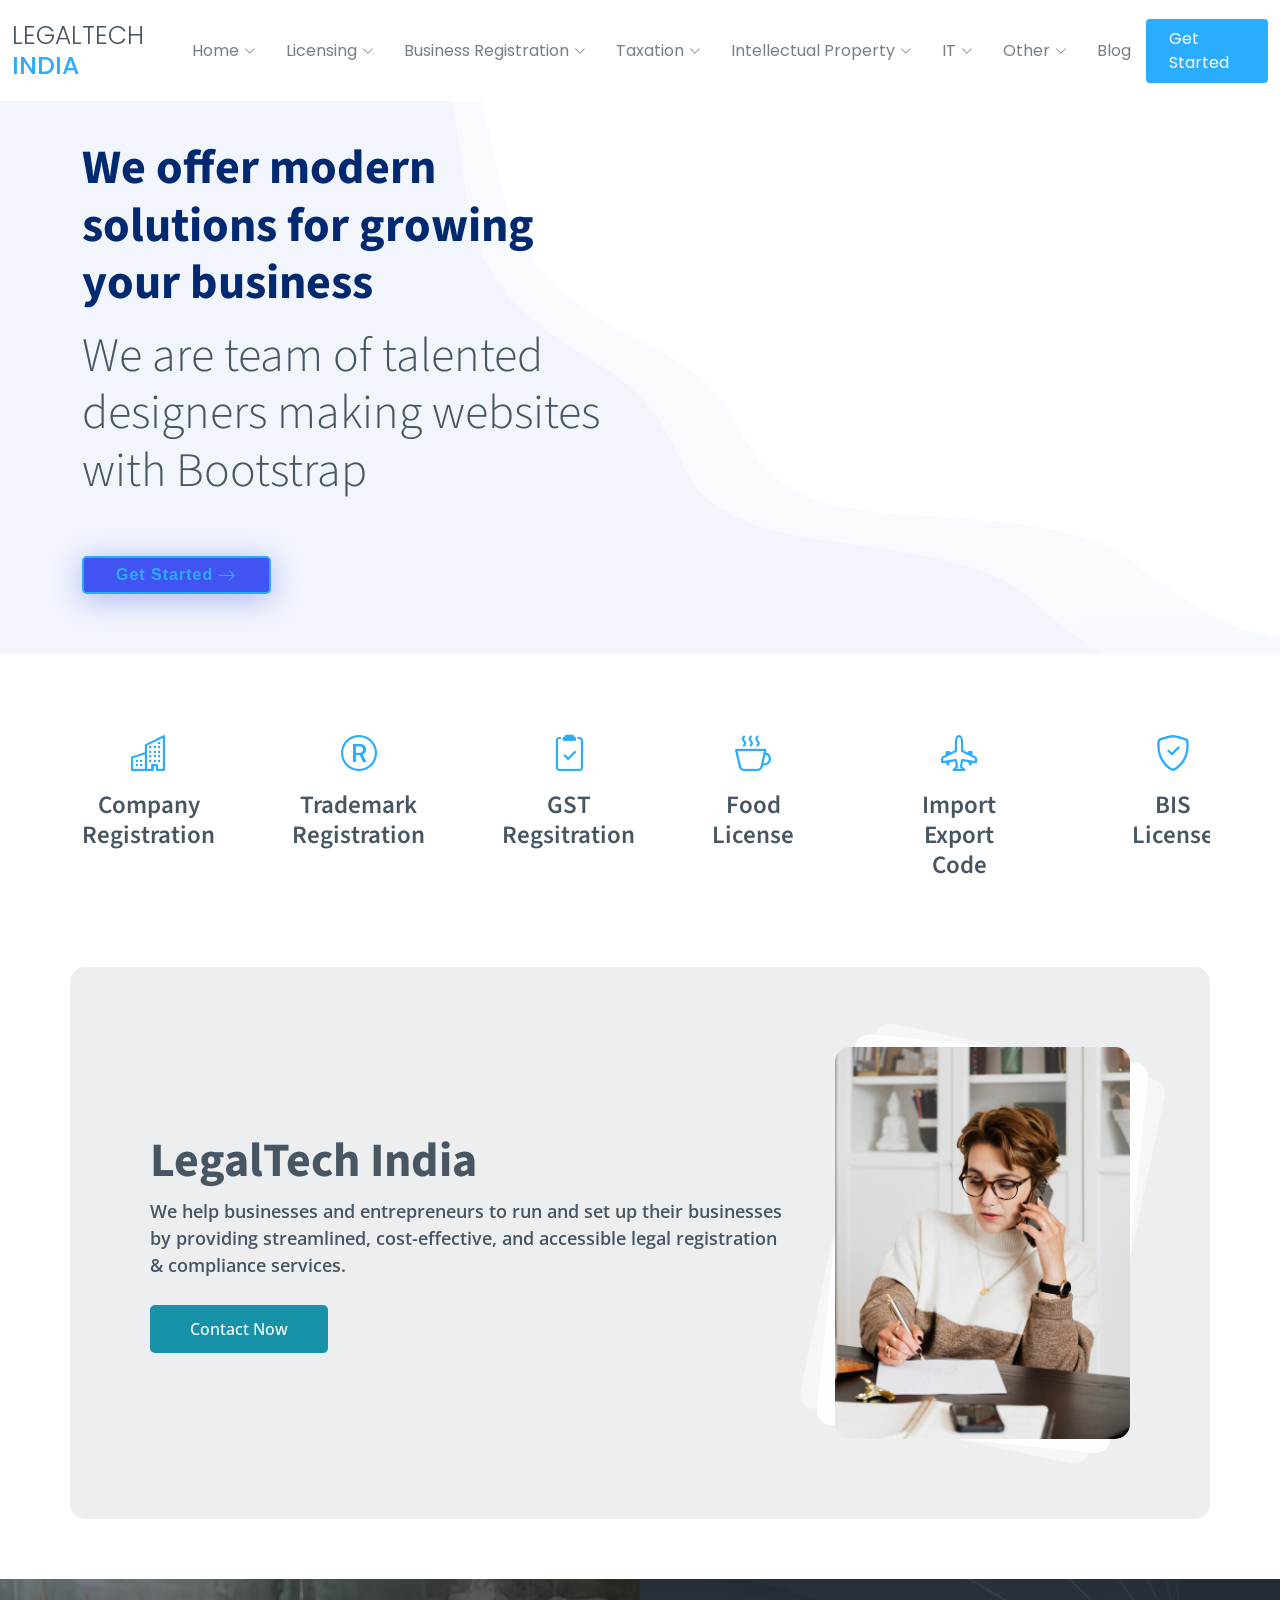
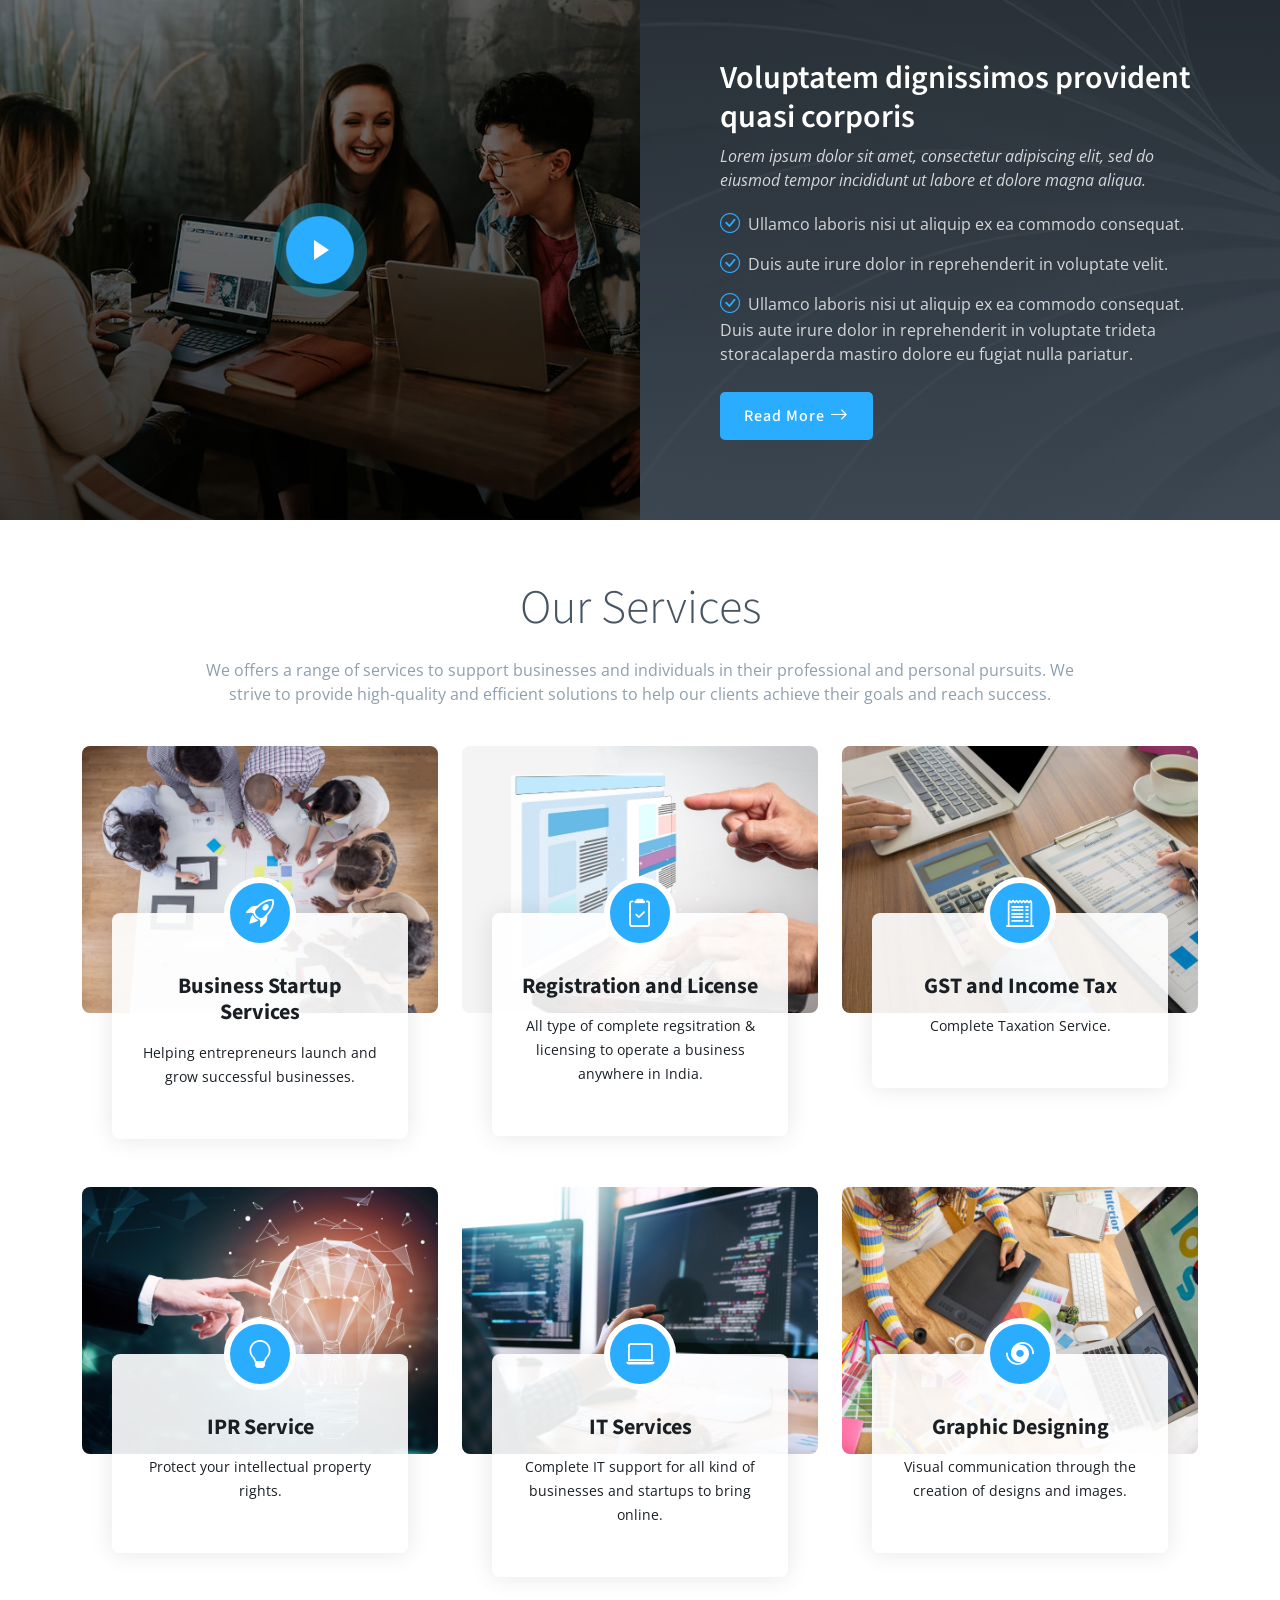
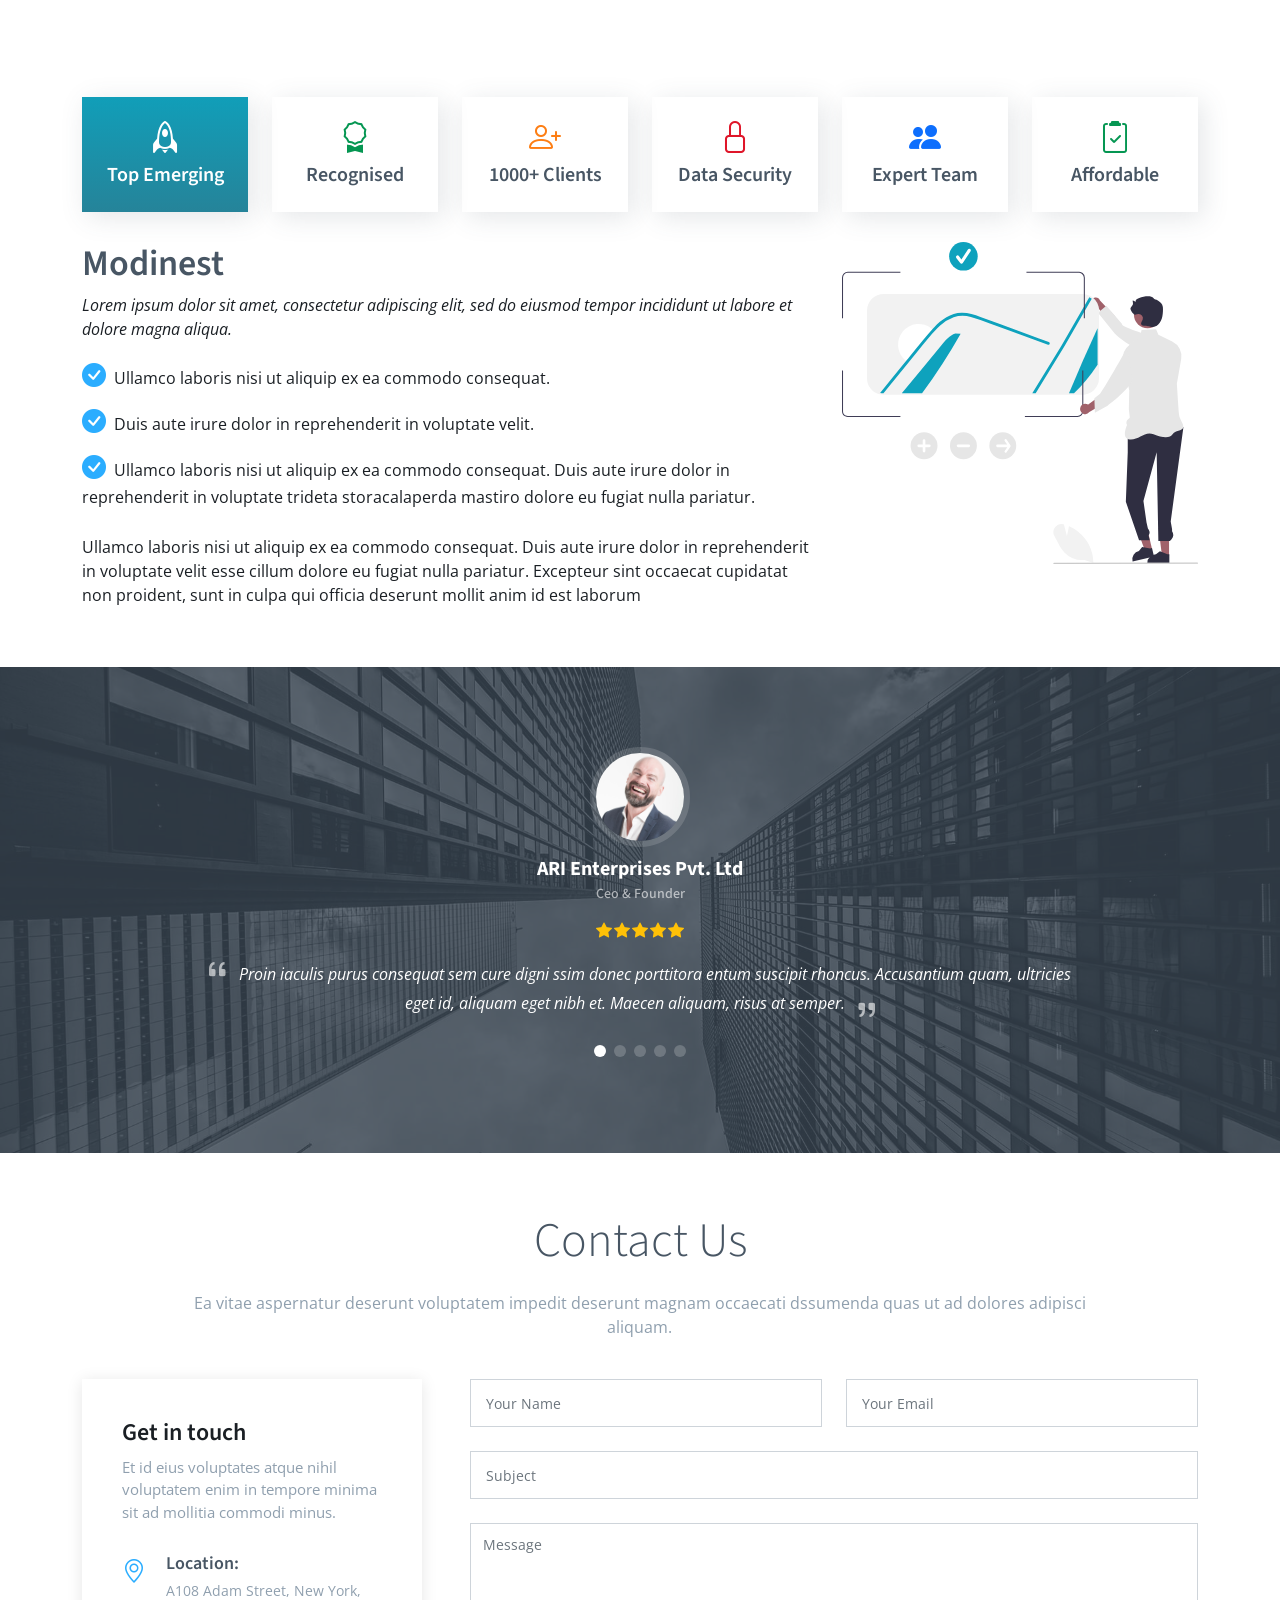
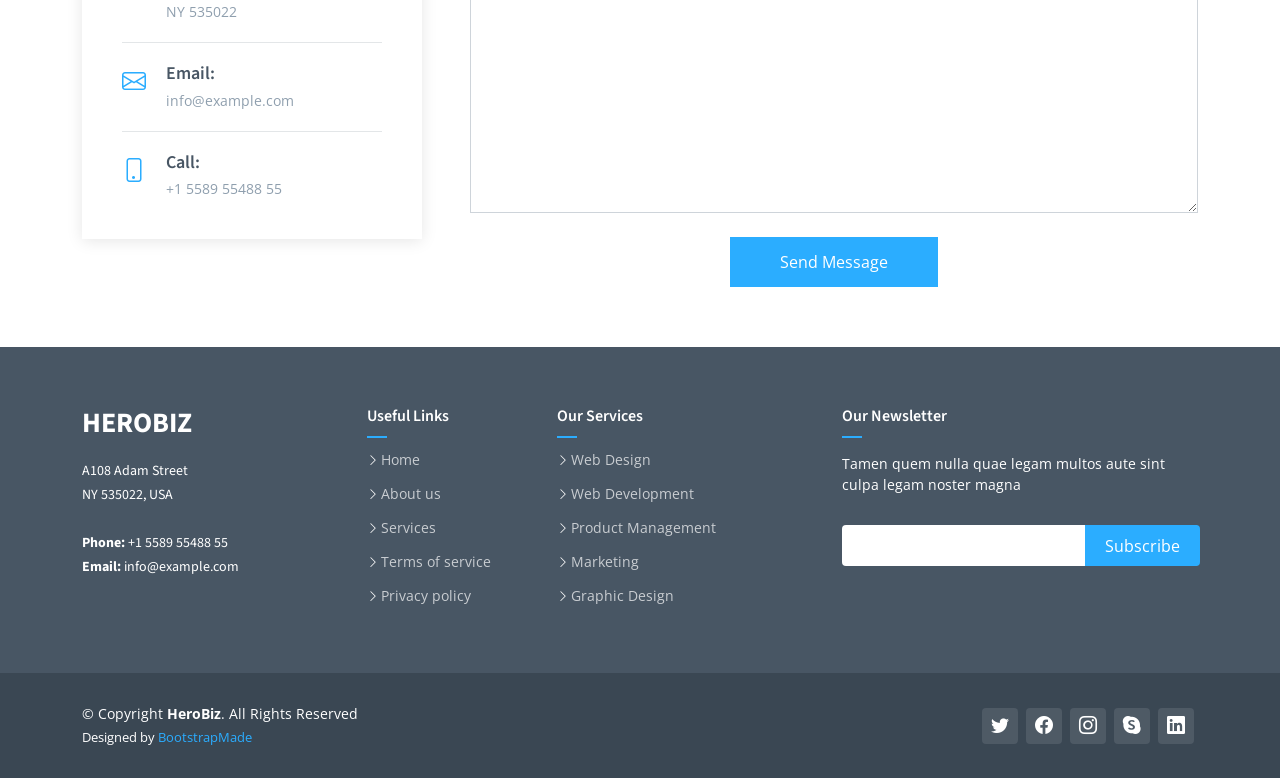
==== commit ecbe7b35: "iec" ====
--- a/index.html
+++ b/index.html
@@ -5,7 +5,7 @@
   <meta charset="utf-8">
   <meta content="width=device-width, initial-scale=1.0" name="viewport">
 
-  <title>HeroBiz Bootstrap Template - Home 1</title>
+  <title>LegalTech India</title>
   <meta content="" name="description">
   <meta content="" name="keywords">
 
@@ -13,7 +13,7 @@
   <link href="assets/img/favicon.png" rel="icon">
   <link href="assets/img/apple-touch-icon.png" rel="apple-touch-icon">
 
-  <!-- Google Fonts -->
+  <!-- Google Fonts  -->
   <link rel="preconnect" href="https://fonts.googleapis.com">
   <link rel="preconnect" href="https://fonts.gstatic.com" crossorigin>
   <link href="https://fonts.googleapis.com/css2?family=Open+Sans:ital,wght@0,300;0,400;0,500;0,600;0,700;1,300;1,400;1,500;1,600;1,700&family=Poppins:ital,wght@0,300;0,400;0,500;0,600;0,700;1,300;1,400;1,500;1,600;1,700&family=Source+Sans+Pro:ital,wght@0,300;0,400;0,600;0,700;1,300;1,400;1,600;1,700&display=swap" rel="stylesheet">
@@ -289,7 +289,7 @@
                 <div class="col-xl-3 col-md-6 d-flex" data-aos="zoom-out">
                   <div class="service-item position-relative">
                     <div class="icon"><i class="bi bi-airplane-engines icon"></i></div>
-                    <h4><a href="" class="stretched-link">Import Export</a></h4>
+                    <h4><a href="" class="stretched-link">Import Export Code</a></h4>
                   </div>
                 </div><!-- End Service Item -->
               </div>
